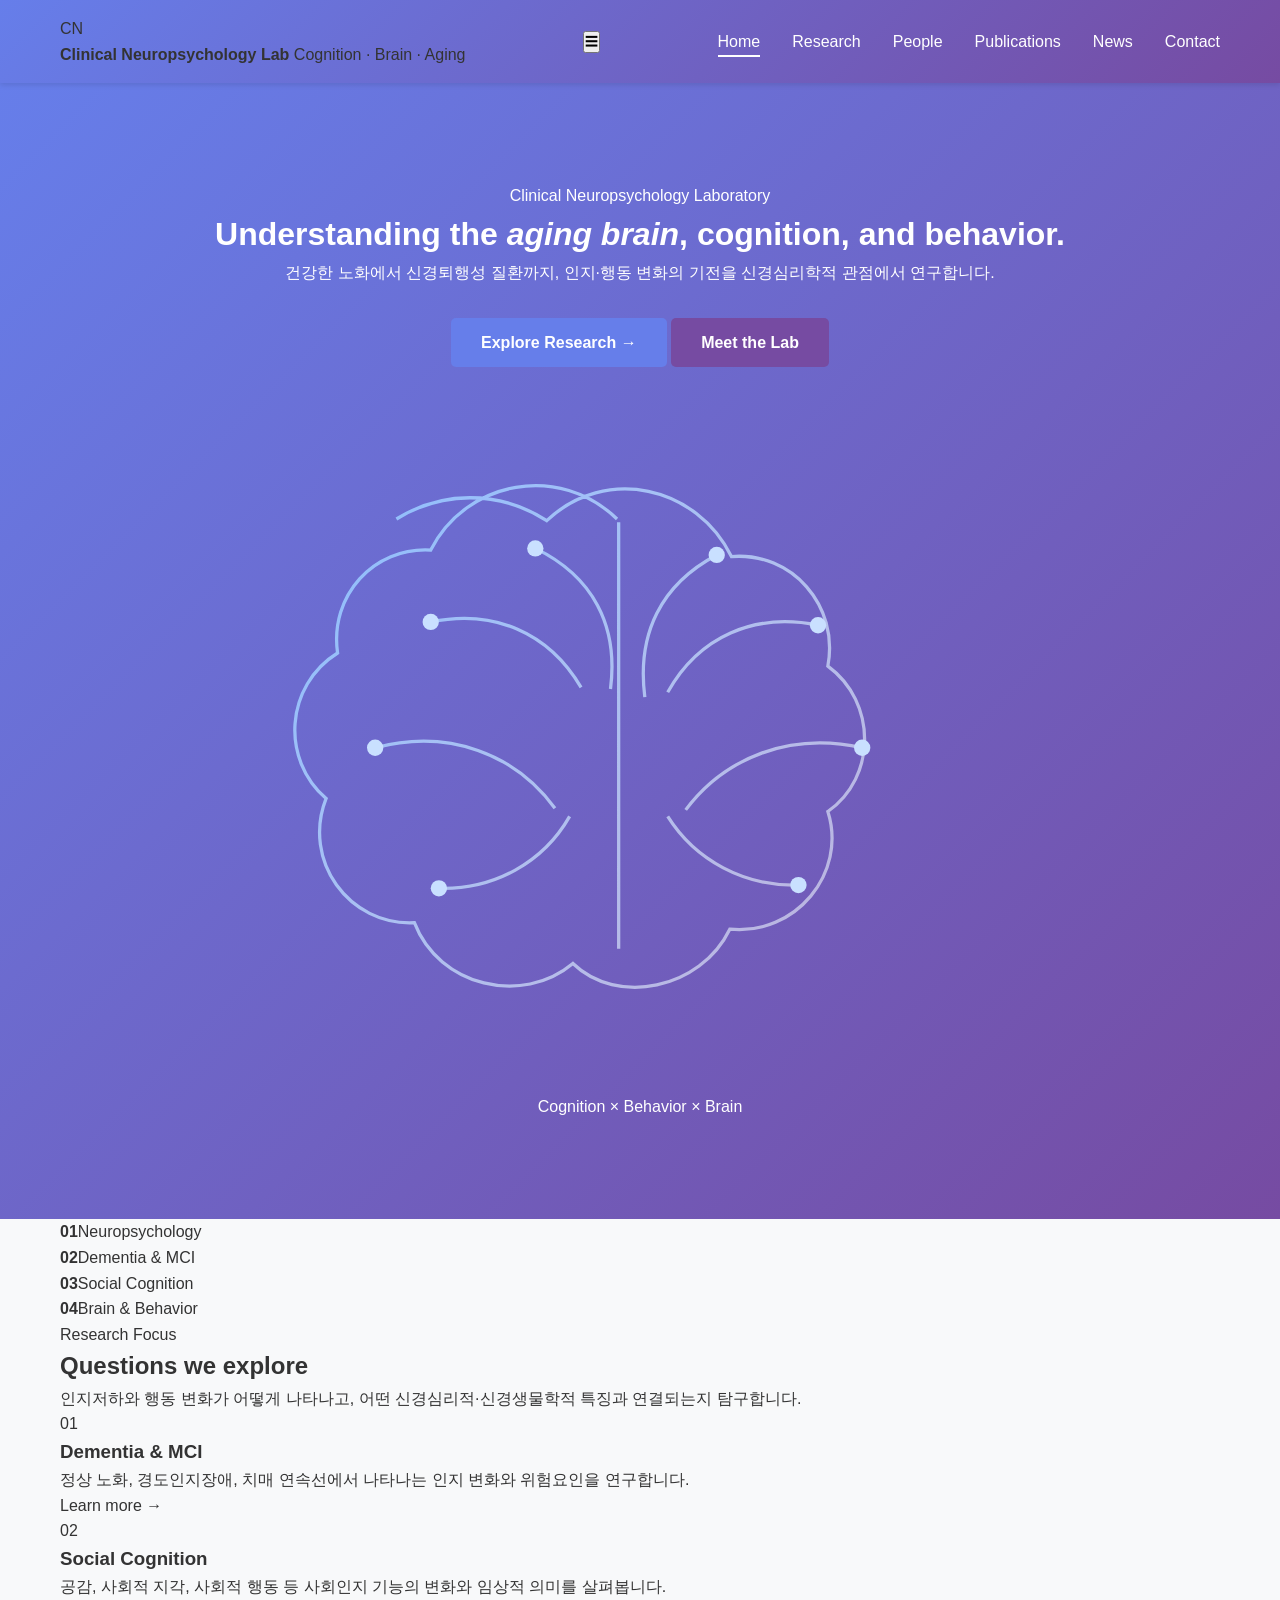
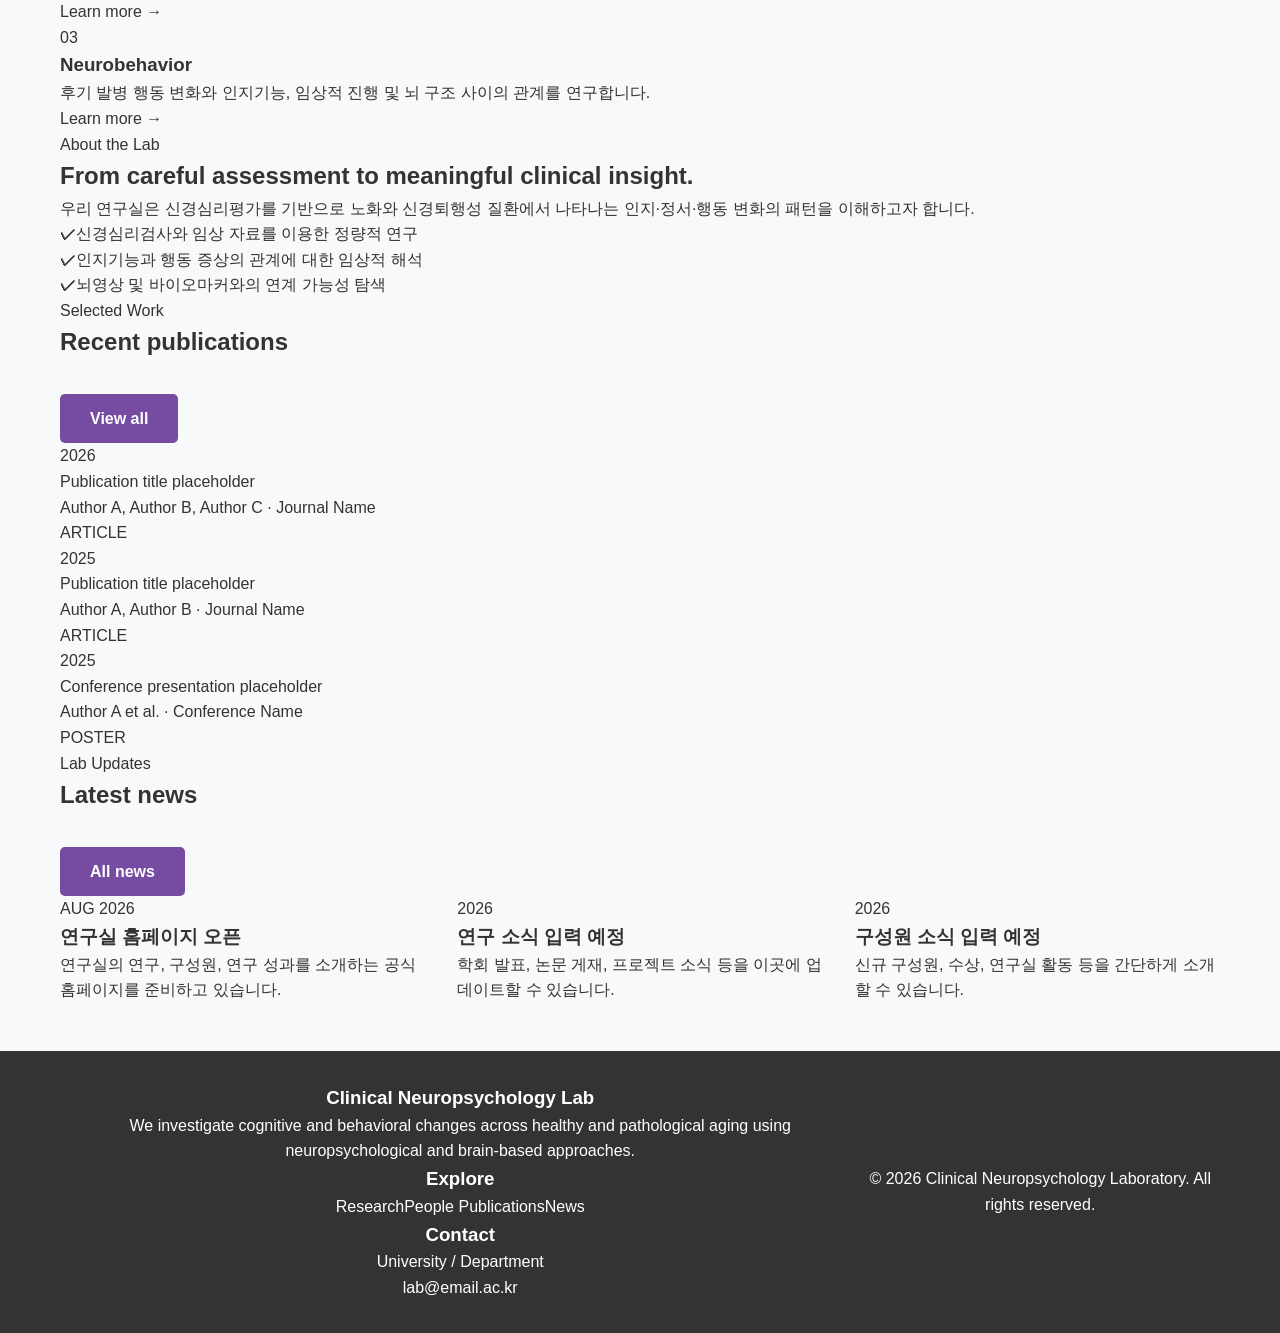
==== index.html @ 505afe00 "Revise index.html for Clinical Neuropsychology Lab Updated the HTML structure and content for the Cl" ====
<!doctype html>
<html lang="ko">
<head>
  <meta charset="utf-8">
  <meta name="viewport" content="width=device-width, initial-scale=1">
  <meta name="description" content="Clinical Neuropsychology Laboratory website">
  <title>Home | Clinical Neuropsychology Lab</title>
  <link rel="stylesheet" href="css/style.css">
</head>
<body>

<nav class="navbar">
  <div class="container nav-inner">
    <a href="index.html" class="brand">
      <div class="brand-mark">CN</div>
      <div class="brand-text">
        <strong>Clinical Neuropsychology Lab</strong>
        <span>Cognition · Brain · Aging</span>
      </div>
    </a>
    <button class="menu-btn" aria-label="메뉴 열기" aria-expanded="false">☰</button>
    <ul class="nav-menu"><li><a href="index.html" class="active">Home</a></li>
<li><a href="research.html" class="">Research</a></li>
<li><a href="people.html" class="">People</a></li>
<li><a href="publications.html" class="">Publications</a></li>
<li><a href="news.html" class="">News</a></li>
<li><a href="contact.html" class="">Contact</a></li></ul>
  </div>
</nav>

<header class="hero">
  <div class="container hero-grid">
    <div>
      <div class="eyebrow">Clinical Neuropsychology Laboratory</div>
      <h1>Understanding the <em>aging brain</em>, cognition, and behavior.</h1>
      <p>건강한 노화에서 신경퇴행성 질환까지, 인지·행동 변화의 기전을 신경심리학적 관점에서 연구합니다.</p>
      <div class="hero-actions">
        <a class="btn btn-primary" href="research.html">Explore Research →</a>
        <a class="btn btn-secondary" href="people.html">Meet the Lab</a>
      </div>
    </div>
    <div class="brain-card">
      
<svg viewBox="0 0 520 440" fill="none" xmlns="http://www.w3.org/2000/svg" aria-hidden="true">
  <defs>
    <linearGradient id="g1" x1="90" y1="70" x2="430" y2="360" gradientUnits="userSpaceOnUse">
      <stop stop-color="#90C2FF"/>
      <stop offset="1" stop-color="#FFFFFF" stop-opacity=".55"/>
    </linearGradient>
  </defs>
  <g opacity=".95" stroke="url(#g1)" stroke-width="2">
    <path d="M246 93c-35-34-92-24-114 19-35-2-62 28-57 63-32 20-35 65-7 89-15 38 14 78 54 76 15 39 66 51 97 25 27 26 78 16 96-21 40 4 72-34 60-72 30-21 30-67 0-89 7-37-22-70-59-67-21-43-77-56-113-22-14-9-30-14-47-14-16 0-32 5-45 13" />
    <path d="M247 95v261M196 111c35 17 51 47 46 86M132 156c38-8 72 6 92 40M98 233c45-12 86 4 110 37M137 319c34 1 64-16 80-44M307 115c-34 18-49 48-44 87M369 158c-39-8-73 7-92 41M396 233c-44-10-84 6-108 38M357 317c-33 1-63-15-80-42" />
  </g>
  <g fill="#C9E0FF">
    <circle cx="132" cy="156" r="5"/><circle cx="98" cy="233" r="5"/><circle cx="137" cy="319" r="5"/>
    <circle cx="196" cy="111" r="5"/><circle cx="369" cy="158" r="5"/><circle cx="396" cy="233" r="5"/>
    <circle cx="357" cy="317" r="5"/><circle cx="307" cy="115" r="5"/>
  </g>
</svg>

      <div class="label">Cognition × Behavior × Brain</div>
    </div>
  </div>
</header>
<section class="stat-strip">
  <div class="container stats">
    <div class="stat"><strong>01</strong><span>Neuropsychology</span></div>
    <div class="stat"><strong>02</strong><span>Dementia & MCI</span></div>
    <div class="stat"><strong>03</strong><span>Social Cognition</span></div>
    <div class="stat"><strong>04</strong><span>Brain & Behavior</span></div>
  </div>
</section>
<section class="section">
  <div class="container">
    <div class="section-head">
      <div><div class="eyebrow">Research Focus</div><h2>Questions we explore</h2></div>
      <p>인지저하와 행동 변화가 어떻게 나타나고, 어떤 신경심리적·신경생물학적 특징과 연결되는지 탐구합니다.</p>
    </div>
    <div class="research-grid">
      <article class="research-card"><div class="icon-box">01</div><h3>Dementia & MCI</h3><p>정상 노화, 경도인지장애, 치매 연속선에서 나타나는 인지 변화와 위험요인을 연구합니다.</p><a class="card-link" href="research.html">Learn more →</a></article>
      <article class="research-card"><div class="icon-box">02</div><h3>Social Cognition</h3><p>공감, 사회적 지각, 사회적 행동 등 사회인지 기능의 변화와 임상적 의미를 살펴봅니다.</p><a class="card-link" href="research.html">Learn more →</a></article>
      <article class="research-card"><div class="icon-box">03</div><h3>Neurobehavior</h3><p>후기 발병 행동 변화와 인지기능, 임상적 진행 및 뇌 구조 사이의 관계를 연구합니다.</p><a class="card-link" href="research.html">Learn more →</a></article>
    </div>
  </div>
</section>
<section class="section soft">
  <div class="container feature">
    <div class="photo-placeholder"></div>
    <div>
      <div class="eyebrow">About the Lab</div>
      <h2>From careful assessment to meaningful clinical insight.</h2>
      <p>우리 연구실은 신경심리평가를 기반으로 노화와 신경퇴행성 질환에서 나타나는 인지·정서·행동 변화의 패턴을 이해하고자 합니다.</p>
      <div class="bullets">
        <div class="bullet"><b>✓</b><span>신경심리검사와 임상 자료를 이용한 정량적 연구</span></div>
        <div class="bullet"><b>✓</b><span>인지기능과 행동 증상의 관계에 대한 임상적 해석</span></div>
        <div class="bullet"><b>✓</b><span>뇌영상 및 바이오마커와의 연계 가능성 탐색</span></div>
      </div>
    </div>
  </div>
</section>
<section class="section">
  <div class="container">
    <div class="section-head">
      <div><div class="eyebrow">Selected Work</div><h2>Recent publications</h2></div>
      <a class="btn btn-secondary" href="publications.html">View all</a>
    </div>
    <div class="publication-list">
      <div class="pub"><div class="pub-year">2026</div><div><div class="pub-title">Publication title placeholder</div><div class="pub-meta">Author A, Author B, Author C · Journal Name</div></div><span class="pub-tag">ARTICLE</span></div>
      <div class="pub"><div class="pub-year">2025</div><div><div class="pub-title">Publication title placeholder</div><div class="pub-meta">Author A, Author B · Journal Name</div></div><span class="pub-tag">ARTICLE</span></div>
      <div class="pub"><div class="pub-year">2025</div><div><div class="pub-title">Conference presentation placeholder</div><div class="pub-meta">Author A et al. · Conference Name</div></div><span class="pub-tag">POSTER</span></div>
    </div>
  </div>
</section>
<section class="section soft">
  <div class="container">
    <div class="section-head"><div><div class="eyebrow">Lab Updates</div><h2>Latest news</h2></div><a class="btn btn-secondary" href="news.html">All news</a></div>
    <div class="news-grid">
      <article class="news-card"><div class="date">AUG 2026</div><h3>연구실 홈페이지 오픈</h3><p>연구실의 연구, 구성원, 연구 성과를 소개하는 공식 홈페이지를 준비하고 있습니다.</p></article>
      <article class="news-card"><div class="date">2026</div><h3>연구 소식 입력 예정</h3><p>학회 발표, 논문 게재, 프로젝트 소식 등을 이곳에 업데이트할 수 있습니다.</p></article>
      <article class="news-card"><div class="date">2026</div><h3>구성원 소식 입력 예정</h3><p>신규 구성원, 수상, 연구실 활동 등을 간단하게 소개할 수 있습니다.</p></article>
    </div>
  </div>
</section>


<footer class="footer">
  <div class="container">
    <div class="footer-grid">
      <div>
        <h3>Clinical Neuropsychology Lab</h3>
        <p>We investigate cognitive and behavioral changes across healthy and pathological aging using neuropsychological and brain-based approaches.</p>
      </div>
      <div>
        <h3>Explore</h3>
        <div class="footer-links">
          <a href="research.html">Research</a><a href="people.html">People</a>
          <a href="publications.html">Publications</a><a href="news.html">News</a>
        </div>
      </div>
      <div>
        <h3>Contact</h3>
        <p>University / Department</p>
        <p>lab@email.ac.kr</p>
      </div>
    </div>
    <div class="footer-bottom">© 2026 Clinical Neuropsychology Laboratory. All rights reserved.</div>
  </div>
</footer>
<script src="js/script.js"></script>

</body>
</html>
---- css/style.css ----
/* ============================================
   기본 스타일
   ============================================ */
* {
    margin: 0;
    padding: 0;
    box-sizing: border-box;
}

body {
    font-family: 'Segoe UI', Tahoma, Geneva, Verdana, sans-serif;
    line-height: 1.6;
    color: #333;
    background-color: #f8f9fa;
}

a {
    text-decoration: none;
    color: inherit;
}

/* ============================================
   컨테이너
   ============================================ */
.container {
    max-width: 1200px;
    margin: 0 auto;
    padding: 0 20px;
}

/* ============================================
   네비게이션 바
   ============================================ */
.navbar {
    background: linear-gradient(135deg, #667eea 0%, #764ba2 100%);
    padding: 1rem 0;
    position: sticky;
    top: 0;
    z-index: 100;
    box-shadow: 0 2px 5px rgba(0,0,0,0.1);
}

.navbar .container {
    display: flex;
    justify-content: space-between;
    align-items: center;
}

.logo {
    font-size: 1.5rem;
    font-weight: bold;
    color: white;
    letter-spacing: 1px;
}

.nav-menu {
    display: flex;
    list-style: none;
    gap: 2rem;
}

.nav-menu a {
    color: white;
    font-weight: 500;
    transition: opacity 0.3s ease;
    padding-bottom: 5px;
    border-bottom: 2px solid transparent;
}

.nav-menu a:hover,
.nav-menu a.active {
    opacity: 1;
    border-bottom-color: white;
}

/* ============================================
   히어로 섹션
   ============================================ */
.hero {
    background: linear-gradient(135deg, #667eea 0%, #764ba2 100%);
    color: white;
    padding: 100px 20px;
    text-align: center;
    min-height: 400px;
    display: flex;
    align-items: center;
    justify-content: center;
}

.hero-content h1 {
    font-size: 3rem;
    margin-bottom: 1rem;
    text-shadow: 2px 2px 4px rgba(0,0,0,0.3);
}

.hero-content p {
    font-size: 1.3rem;
    margin-bottom: 2rem;
    opacity: 0.95;
}

/* ============================================
   버튼 스타일
   ============================================ */
.btn {
    display: inline-block;
    padding: 12px 30px;
    border-radius: 5px;
    font-weight: 600;
    cursor: pointer;
    transition: all 0.3s ease;
    border: none;
    text-align: center;
}

.btn-primary {
    background: #667eea;
    color: white;
}

.btn-primary:hover {
    background: #5568d3;
    transform: translateY(-2px);
    box-shadow: 0 5px 15px rgba(102, 126, 234, 0.4);
}

.btn-secondary {
    background: #764ba2;
    color: white;
    margin-top: 2rem;
}

.btn-secondary:hover {
    background: #653890;
    transform: translateY(-2px);
}

.btn-small {
    padding: 8px 20px;
    font-size: 0.9rem;
    background: #667eea;
    color: white;
}

.btn-small:hover {
    background: #5568d3;
}

/* ============================================
   그리드 레이아웃
   ============================================ */
.grid {
    display: grid;
    gap: 2rem;
    margin: 2rem 0;
}

.grid-3 {
    grid-template-columns: repeat(auto-fit, minmax(300px, 1fr));
}

/* ============================================
   카드 스타일
   ============================================ */
.card {
    background: white;
    padding: 2rem;
    border-radius: 10px;
    box-shadow: 0 2px 10px rgba(0,0,0,0.1);
    transition: transform 0.3s ease, box-shadow 0.3s ease;
}

.card:hover {
    transform: translateY(-5px);
    box-shadow: 0 5px 20px rgba(0,0,0,0.15);
}

.card h3 {
    color: #667eea;
    margin-bottom: 1rem;
    font-size: 1.5rem;
}

.card p {
    margin-bottom: 1rem;
    color: #666;
}

.card a {
    color: #667eea;
    font-weight: 600;
    transition: color 0.3s ease;
}

.card a:hover {
    color: #764ba2;
}

/* ============================================
   메인 컨텐츠
   ============================================ */
.main-content {
    padding: 4rem 0;
    background: #f8f9fa;
}

/* ============================================
   뉴스 섹션
   ============================================ */
.news-section {
    padding: 4rem 0;
    background: white;
}

.news-section h2 {
    font-size: 2rem;
    color: #333;
    margin-bottom: 2rem;
    text-align: center;
}

.news-grid {
    display: grid;
    grid-template-columns: repeat(auto-fit, minmax(280px, 1fr));
    gap: 2rem;
    margin-bottom: 2rem;
}

.news-item {
    background: #f8f9fa;
    padding: 1.5rem;
    border-radius: 8px;
    border-left: 4px solid #667eea;
    transition: transform 0.3s ease;
}

.news-item:hover {
    transform: translateX(5px);
}

.news-item h4 {
    color: #333;
    margin-bottom: 0.5rem;
    font-size: 1.1rem;
}

.news-item .date {
    color: #999;
    font-size: 0.9rem;
    margin-bottom: 0.5rem;
}

.news-item p {
    color: #666;
    line-height: 1.6;
}

/* ============================================
   페이지 헤더
   ============================================ */
.page-header {
    background: linear-gradient(135deg, #667eea 0%, #764ba2 100%);
    color: white;
    padding: 3rem 0;
    text-align: center;
    margin-bottom: 2rem;
}

.page-header h1 {
    font-size: 2.5rem;
    margin-bottom: 0.5rem;
}

.page-header p {
    font-size: 1.1rem;
    opacity: 0.95;
}

/* ============================================
   연구 섹션
   ============================================ */
.research-section {
    padding: 2rem 0;
}

.research-project {
    background: white;
    padding: 2rem;
    border-radius: 8px;
    margin-bottom: 2rem;
    box-shadow: 0 2px 8px rgba(0,0,0,0.1);
}

.research-project h3 {
    color: #667eea;
    margin-bottom: 0.5rem;
}

.research-project .project-date {
    color: #999;
    font-size: 0.9rem;
    margin-bottom: 1rem;
}

.research-project p {
    color: #666;
    margin-bottom: 0.8rem;
    line-height: 1.7;
}

hr {
    border: none;
    border-top: 1px solid #e0e0e0;
    margin: 2rem 0;
}

/* ============================================
   팀 섹션
   ============================================ */
.team-section {
    padding: 2rem 0;
}

.team-section h2 {
    font-size: 2rem;
    color: #333;
    margin-bottom: 2rem;
    text-align: center;
}

.team-card {
    background: white;
    padding: 2rem;
    border-radius: 10px;
    box-shadow: 0 2px 10px rgba(0,0,0,0.1);
    text-align: center;
    transition: transform 0.3s ease, box-shadow 0.3s ease;
}

.team-card:hover {
    transform: translateY(-5px);
    box-shadow: 0 5px 20px rgba(0,0,0,0.15);
}

.member-image {
    font-size: 3rem;
    margin-bottom: 1rem;
}

.team-card h3 {
    color: #333;
    margin-bottom: 0.3rem;
}

.team-card .position {
    color: #667eea;
    font-weight: 600;
    margin-bottom: 1rem;
}

.team-card .bio {
    color: #666;
    margin-bottom: 1rem;
    font-size: 0.95rem;
}

.team-card .email {
    color: #667eea;
    font-size: 0.9rem;
}

/* ============================================
   논문 섹션
   ============================================ */
.publications-section {
    padding: 2rem 0;
}

.publications-section h2 {
    font-size: 1.8rem;
    color: #333;
    margin-top: 2rem;
    margin-bottom: 1.5rem;
    border-bottom: 2px solid #667eea;
    padding-bottom: 0.5rem;
}

.publication-item {
    background: white;
    padding: 1.5rem;
    border-radius: 8px;
    margin-bottom: 1.5rem;
    box-shadow: 0 2px 8px rgba(0,0,0,0.1);
    transition: transform 0.3s ease;
}

.publication-item:hover {
    transform: translateX(5px);
}

.publication-item h4 {
    color: #333;
    margin-bottom: 0.5rem;
    font-size: 1.1rem;
}

.publication-item .authors {
    color: #666;
    font-style: italic;
    margin-bottom: 0.3rem;
}

.publication-item .journal {
    color: #667eea;
    font-weight: 600;
    margin-bottom: 0.5rem;
}

.publication-item .desc {
    color: #666;
    margin-bottom: 1rem;
    font-size: 0.95rem;
}

/* ============================================
   뉴스 리스트
   ============================================ */
.news-list-section {
    padding: 2rem 0;
}

.news-full {
    background: white;
    padding: 2rem;
    border-radius: 8px;
    margin-bottom: 2rem;
    box-shadow: 0 2px 8px rgba(0,0,0,0.1);
    border-left: 4px solid #667eea;
}

.news-full h3 {
    color: #333;
    margin-bottom: 0.5rem;
    font-size: 1.3rem;
}

.news-full .date {
    color: #999;
    font-size: 0.9rem;
    margin-bottom: 1rem;
}

.news-full p {
    color: #666;
    margin-bottom: 0.8rem;
    line-height: 1.7;
}

/* ============================================
   연락처 섹션
   ============================================ */
.contact-section {
    padding: 2rem 0;
}

.contact-info {
    display: grid;
    grid-template-columns: repeat(auto-fit, minmax(250px, 1fr));
    gap: 2rem;
    margin-bottom: 3rem;
}

.info-box {
    background: white;
    padding: 2rem;
    border-radius: 8px;
    box-shadow: 0 2px 8px rgba(0,0,0,0.1);
    text-align: center;
}

.info-box h3 {
    color: #667eea;
    margin-bottom: 1rem;
    font-size: 1.2rem;
}

.info-box p {
    color: #666;
    margin-bottom: 0.5rem;
}

.contact-form {
    background: white;
    padding: 2rem;
    border-radius: 8px;
    box-shadow: 0 2px 8px rgba(0,0,0,0.1);
    max-width: 600px;
    margin: 0 auto;
}

.contact-form h2 {
    color: #333;
    margin-bottom: 1.5rem;
    text-align: center;
}

.form-group {
    margin-bottom: 1.5rem;
}

.form-group label {
    display: block;
    margin-bottom: 0.5rem;
    color: #333;
    font-weight: 600;
}

.form-group input,
.form-group textarea {
    width: 100%;
    padding: 10px;
    border: 1px solid #ddd;
    border-radius: 5px;
    font-family: inherit;
    font-size: 1rem;
    transition: border-color 0.3s ease;
}

.form-group input:focus,
.form-group textarea:focus {
    outline: none;
    border-color: #667eea;
    box-shadow: 0 0 5px rgba(102, 126, 234, 0.3);
}

.contact-form button {
    width: 100%;
    padding: 12px;
    font-size: 1rem;
}

/* ============================================
   푸터
   ============================================ */
.footer {
    background: #333;
    color: white;
    text-align: center;
    padding: 2rem 0;
    margin-top: 3rem;
}

.footer .container {
    display: flex;
    justify-content: space-between;
    align-items: center;
}

.footer p {
    margin: 0;
}

.social-links {
    display: flex;
    gap: 1.5rem;
    list-style: none;
}

.social-links a {
    color: white;
    transition: opacity 0.3s ease;
}

.social-links a:hover {
    opacity: 0.7;
}

/* ============================================
   반응형 디자인
   ============================================ */
@media (max-width: 768px) {
    .nav-menu {
        gap: 1rem;
        font-size: 0.9rem;
    }

    .hero-content h1 {
        font-size: 2rem;
    }

    .hero-content p {
        font-size: 1rem;
    }

    .page-header h1 {
        font-size: 2rem;
    }

    .grid-3 {
        grid-template-columns: 1fr;
    }

    .footer .container {
        flex-direction: column;
        gap: 1rem;
    }

    .social-links {
        justify-content: center;
    }
}

@media (max-width: 480px) {
    .logo {
        font-size: 1.2rem;
    }

    .nav-menu {
        flex-direction: column;
        gap: 0.5rem;
    }

    .hero-content h1 {
        font-size: 1.5rem;
    }

    .btn {
        padding: 10px 20px;
    }
}
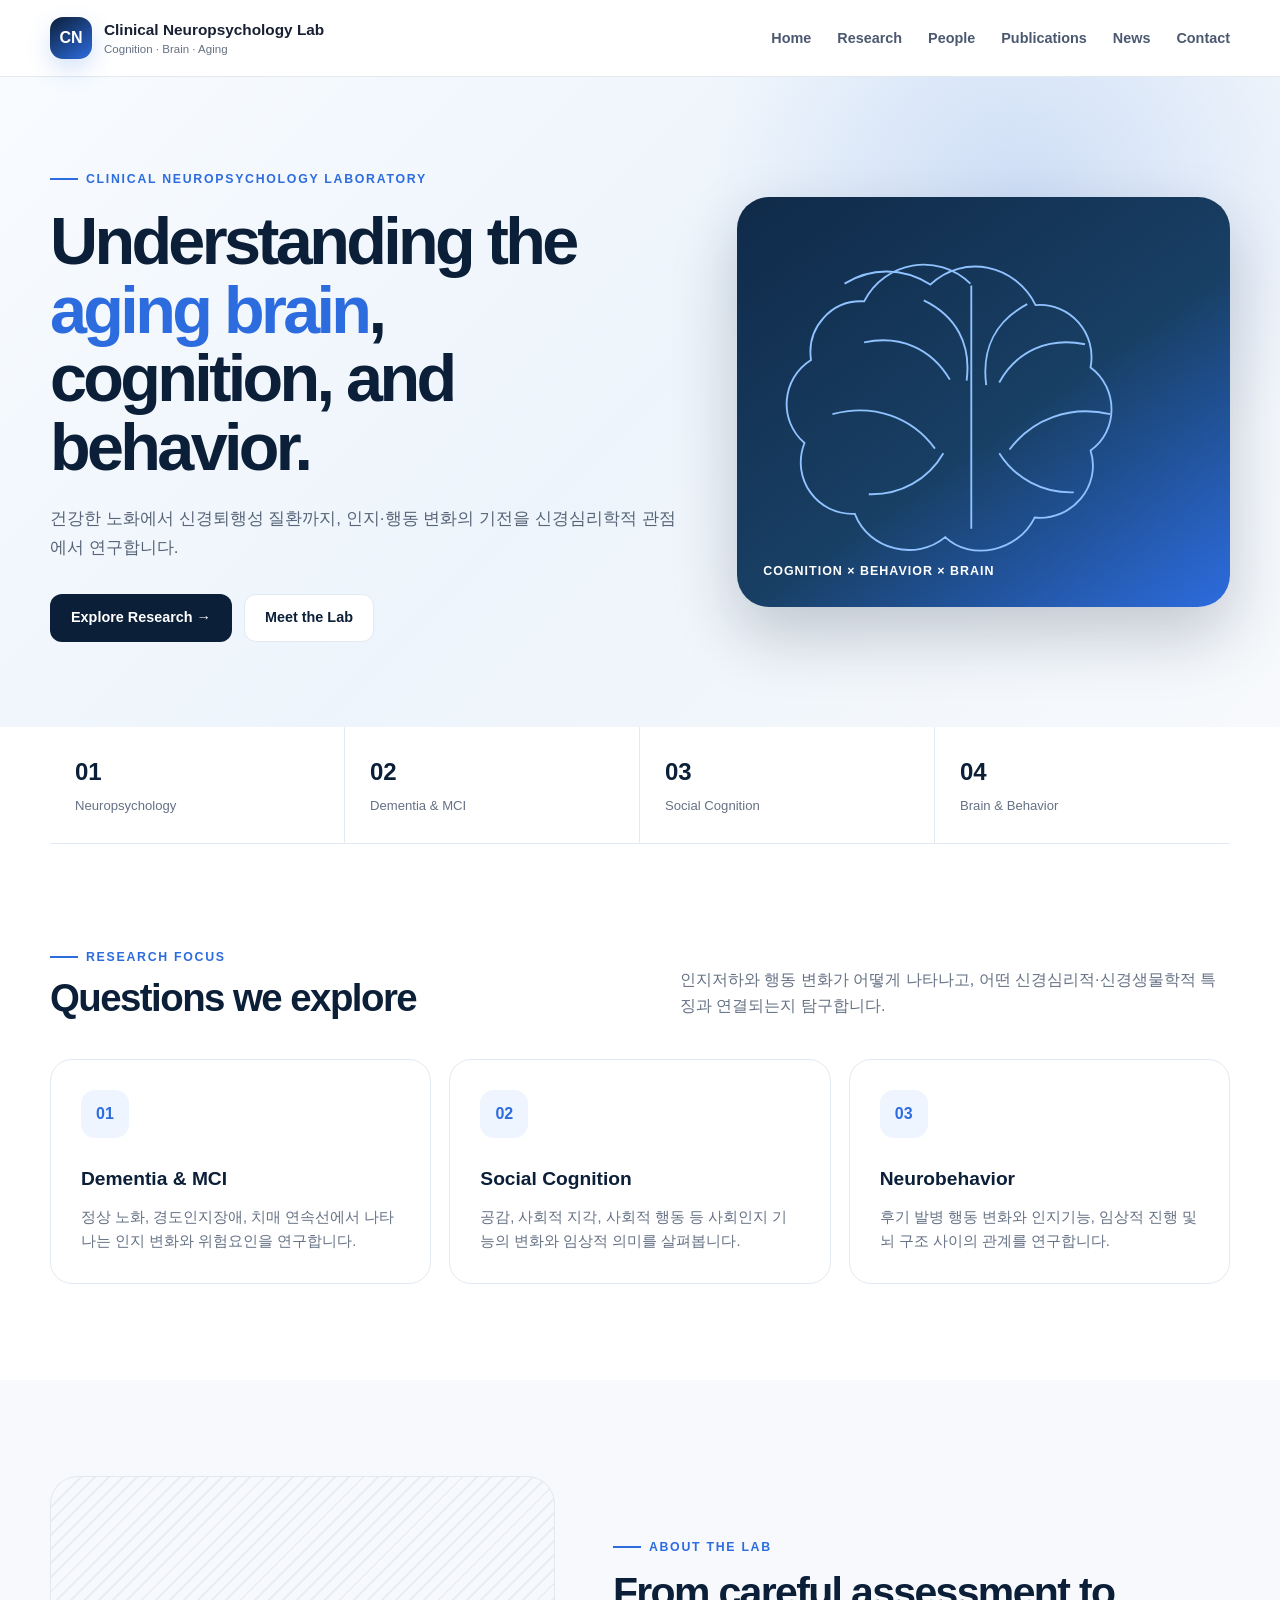
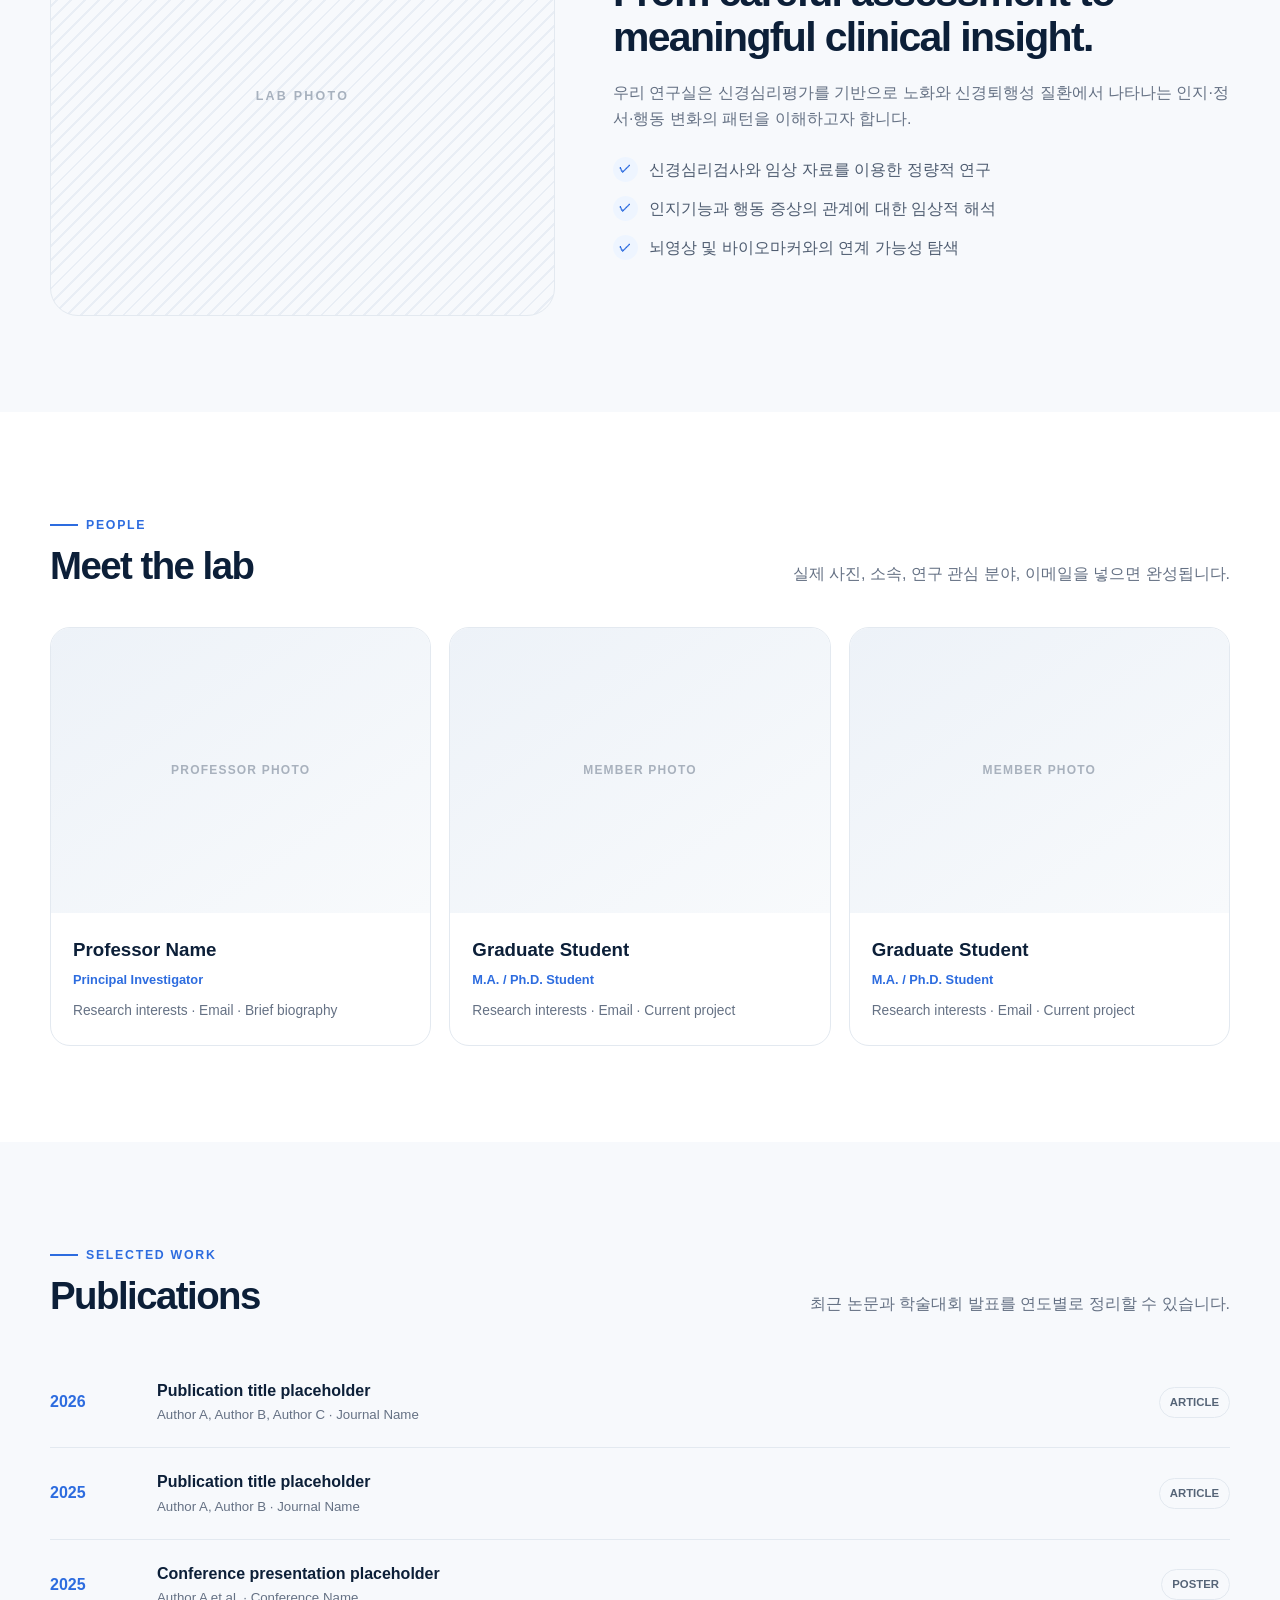
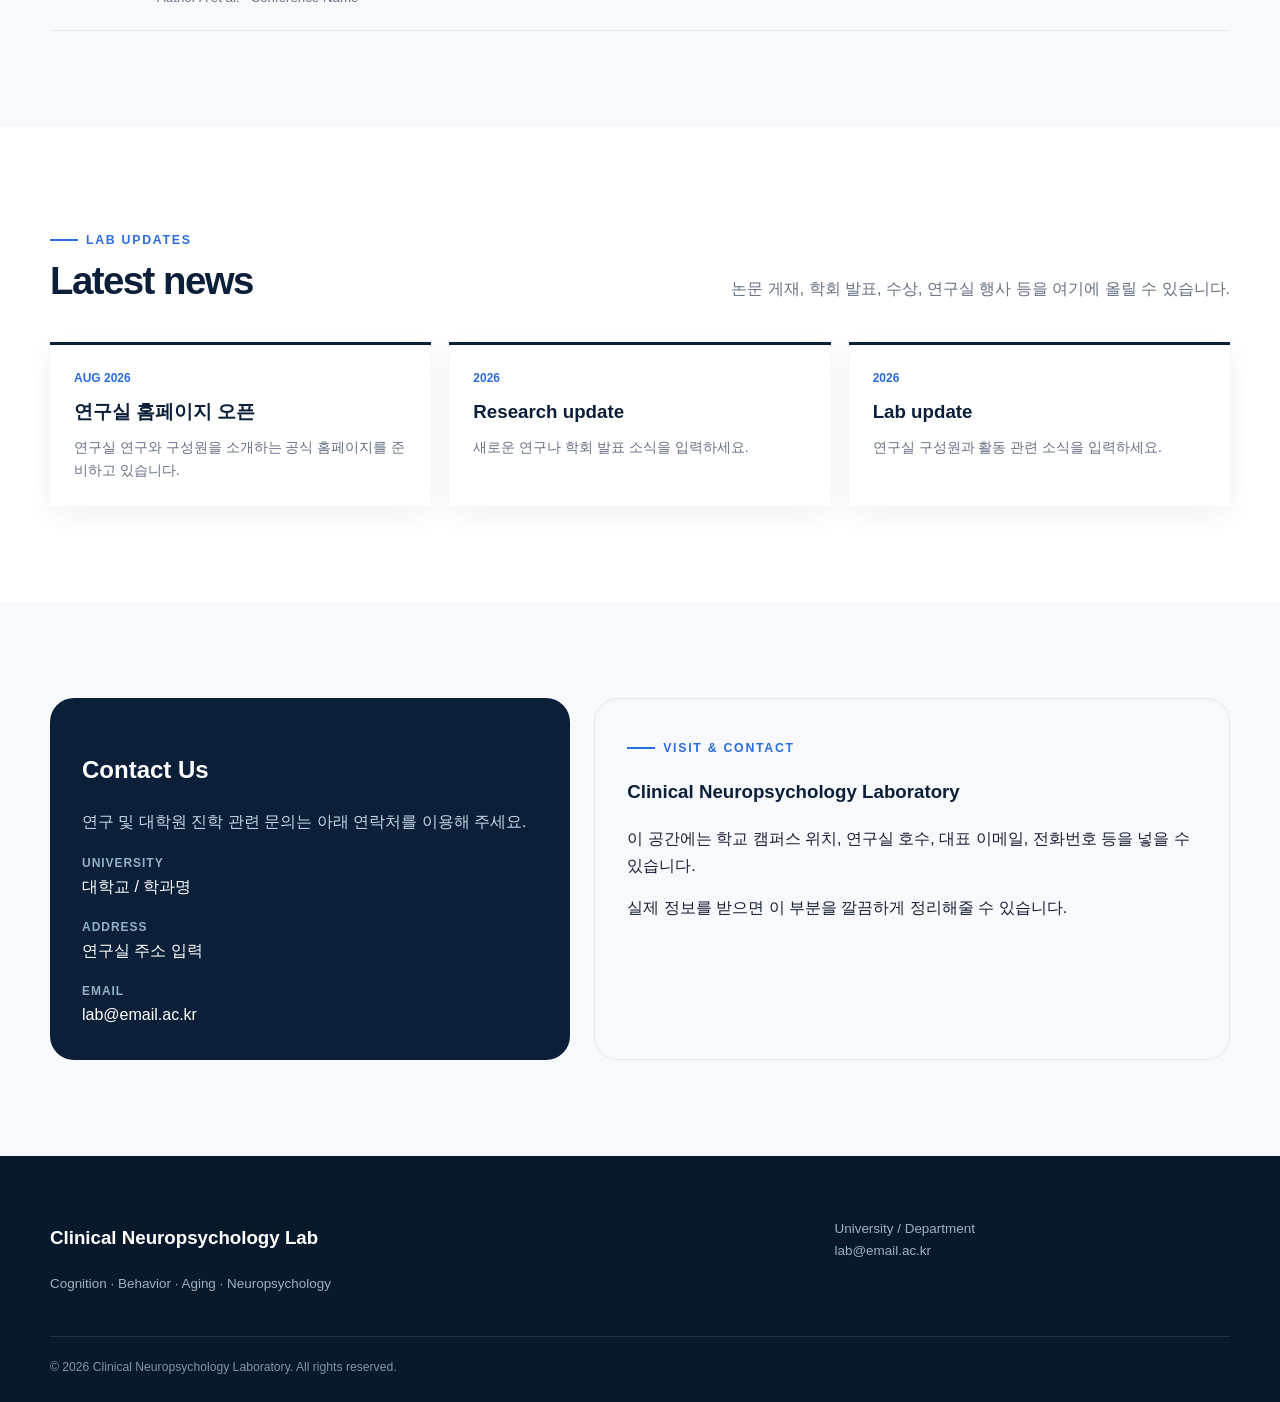
==== commit 119030e2: "Update index.html" ====
--- a/index.html
+++ b/index.html
@@ -3,151 +3,152 @@
 <head>
   <meta charset="utf-8">
   <meta name="viewport" content="width=device-width, initial-scale=1">
-  <meta name="description" content="Clinical Neuropsychology Laboratory website">
-  <title>Home | Clinical Neuropsychology Lab</title>
-  <link rel="stylesheet" href="css/style.css">
+  <meta name="description" content="Clinical Neuropsychology Laboratory">
+  <title>Clinical Neuropsychology Lab</title>
+  <style>
+    :root{
+      --navy:#0c1f38;--navy2:#163654;--blue:#2d6cdf;--sky:#eef5ff;
+      --ink:#172033;--muted:#657184;--line:#e3e9f0;--bg:#f7f9fc;--white:#fff;
+      --shadow:0 18px 50px rgba(16,31,54,.10);--radius:22px;
+    }
+    *{box-sizing:border-box} html{scroll-behavior:smooth}
+    body{margin:0;font-family:Inter,Pretendard,"Noto Sans KR",-apple-system,BlinkMacSystemFont,"Segoe UI",sans-serif;color:var(--ink);background:#fff;line-height:1.65}
+    a{text-decoration:none;color:inherit}.container{width:min(1180px,calc(100% - 40px));margin:auto}
+    .nav{position:sticky;top:0;z-index:99;background:rgba(255,255,255,.93);backdrop-filter:blur(14px);border-bottom:1px solid var(--line)}
+    .nav-inner{min-height:76px;display:flex;align-items:center;justify-content:space-between;gap:24px}
+    .brand{display:flex;align-items:center;gap:12px}.mark{width:42px;height:42px;border-radius:13px;background:linear-gradient(145deg,var(--navy),var(--blue));color:white;display:grid;place-items:center;font-weight:900;box-shadow:0 10px 24px rgba(45,108,223,.2)}
+    .brand strong{display:block;font-size:.96rem}.brand span{display:block;color:var(--muted);font-size:.72rem;margin-top:-2px}
+    .menu{display:flex;list-style:none;gap:26px;margin:0;padding:0}.menu a{font-size:.9rem;font-weight:700;color:#4b5870}.menu a:hover{color:var(--blue)}
+    .menu-btn{display:none;border:0;background:transparent;font-size:1.5rem;color:var(--navy)}
+    .hero{overflow:hidden;background:radial-gradient(circle at 80% 20%,rgba(45,108,223,.17),transparent 28%),linear-gradient(135deg,#f8fbff,#edf4fb 50%,#f7f9fc)}
+    .hero-grid{min-height:650px;display:grid;grid-template-columns:1.12fr .88fr;gap:60px;align-items:center;padding:70px 0}
+    .eyebrow{display:inline-flex;align-items:center;gap:8px;color:var(--blue);font-size:.77rem;font-weight:850;letter-spacing:.14em;text-transform:uppercase}.eyebrow:before{content:"";width:28px;height:2px;background:var(--blue)}
+    h1{font-size:clamp(2.7rem,5.2vw,5.3rem);line-height:1.03;letter-spacing:-.055em;color:var(--navy);margin:18px 0 24px}h1 em{font-style:normal;color:var(--blue)}
+    .hero p{font-size:1.07rem;color:#566477;max-width:670px;margin:0 0 32px}
+    .buttons{display:flex;gap:12px;flex-wrap:wrap}.btn{display:inline-flex;align-items:center;justify-content:center;min-height:48px;padding:0 20px;border-radius:12px;font-weight:800;font-size:.9rem;border:1px solid transparent;transition:.2s}.btn.primary{background:var(--navy);color:#fff}.btn.secondary{background:#fff;border-color:var(--line);color:var(--navy)}.btn:hover{transform:translateY(-2px)}
+    .brain{min-height:410px;border-radius:32px;position:relative;overflow:hidden;background:linear-gradient(145deg,#102a49,#183f64 55%,#2d6cdf);box-shadow:0 28px 65px rgba(12,31,56,.22)}
+    .brain svg{position:absolute;inset:0;width:100%;height:100%}.brain-label{position:absolute;left:26px;bottom:25px;color:white;font-size:.78rem;letter-spacing:.08em;font-weight:750}
+    .stats{display:grid;grid-template-columns:repeat(4,1fr);border-bottom:1px solid var(--line)}
+    .stat{padding:25px;border-right:1px solid var(--line)}.stat:last-child{border-right:0}.stat strong{display:block;color:var(--navy);font-size:1.5rem}.stat span{font-size:.82rem;color:var(--muted)}
+    section{padding:96px 0}.soft{background:var(--bg)}.head{display:flex;align-items:end;justify-content:space-between;gap:35px;margin-bottom:40px}.head h2{font-size:clamp(2rem,3vw,3rem);line-height:1.1;letter-spacing:-.04em;color:var(--navy);margin:10px 0 0}.head p{max-width:550px;color:var(--muted);margin:0}
+    .grid3{display:grid;grid-template-columns:repeat(3,1fr);gap:18px}.card{border:1px solid var(--line);border-radius:var(--radius);padding:30px;background:#fff;transition:.24s}.card:hover{transform:translateY(-5px);box-shadow:var(--shadow)}.icon{width:48px;height:48px;border-radius:14px;background:var(--sky);color:var(--blue);display:grid;place-items:center;font-weight:900;margin-bottom:25px}.card h3{color:var(--navy);font-size:1.2rem;margin:0 0 10px}.card p{color:var(--muted);font-size:.91rem;margin:0}
+    .feature{display:grid;grid-template-columns:.9fr 1.1fr;gap:58px;align-items:center}.photo{min-height:440px;border-radius:28px;border:1px solid var(--line);background:repeating-linear-gradient(135deg,#e9eef5 0,#e9eef5 2px,#f7f9fc 2px,#f7f9fc 10px);display:grid;place-items:center;color:#a7b1be;font-size:.78rem;font-weight:850;letter-spacing:.18em}.feature h2{font-size:clamp(2rem,3.2vw,3.2rem);line-height:1.1;letter-spacing:-.04em;color:var(--navy);margin:12px 0 20px}.feature p{color:var(--muted)}.checks{display:grid;gap:13px;margin-top:24px}.check{display:flex;gap:11px;color:#4e5c70}.check b{width:25px;height:25px;border-radius:50%;background:var(--sky);color:var(--blue);display:grid;place-items:center;font-size:.75rem;flex:0 0 25px}
+    .people{display:grid;grid-template-columns:repeat(3,1fr);gap:18px}.person{border:1px solid var(--line);border-radius:20px;overflow:hidden;background:#fff}.person-img{aspect-ratio:4/3;background:linear-gradient(145deg,#edf2f8,#f8fafc);display:grid;place-items:center;color:#a8b1bd;font-size:.75rem;font-weight:800;letter-spacing:.1em}.person-body{padding:22px}.person h3{margin:0;color:var(--navy)}.role{color:var(--blue);font-size:.8rem;font-weight:800;margin:3px 0 10px}.person p{margin:0;color:var(--muted);font-size:.86rem}
+    .pub{display:grid;grid-template-columns:85px 1fr auto;gap:22px;align-items:center;padding:21px 0;border-bottom:1px solid var(--line)}.pub:first-child{border-top:1px solid var(--line)}.year{color:var(--blue);font-weight:900}.ptitle{color:var(--navy);font-weight:760}.meta{font-size:.83rem;color:var(--muted)}.tag{font-size:.71rem;border:1px solid var(--line);border-radius:999px;padding:5px 10px;color:#556477;font-weight:800}
+    .news{display:grid;grid-template-columns:repeat(3,1fr);gap:18px}.news-card{background:#fff;border-top:3px solid var(--navy);padding:24px;box-shadow:0 9px 26px rgba(12,31,56,.06)}.date{color:var(--blue);font-size:.75rem;font-weight:850}.news-card h3{color:var(--navy);margin:8px 0}.news-card p{font-size:.87rem;color:var(--muted);margin:0}
+    .contact{display:grid;grid-template-columns:.9fr 1.1fr;gap:24px}.contact-dark{border-radius:24px;background:var(--navy);color:white;padding:32px}.contact-dark p{color:#c5d6e6}.contact-dark strong{display:block;color:#92b0ca;font-size:.75rem;letter-spacing:.08em;margin-top:18px}.contact-light{border:1px solid var(--line);border-radius:24px;padding:32px}.contact-light h3{color:var(--navy)}
+    footer{background:#09192c;color:white;padding:48px 0 25px}footer p{color:#9fb0c4;font-size:.84rem}.foot{display:grid;grid-template-columns:1.3fr .7fr;gap:50px}.copyright{margin-top:28px;padding-top:20px;border-top:1px solid rgba(255,255,255,.1);color:#8194aa;font-size:.76rem}
+    @media(max-width:900px){.hero-grid,.feature,.contact{grid-template-columns:1fr}.grid3,.people,.news{grid-template-columns:1fr 1fr}.stats{grid-template-columns:1fr 1fr}.stat:nth-child(2){border-right:0}.head{align-items:flex-start;flex-direction:column}.brain{min-height:330px}}
+    @media(max-width:720px){.container{width:min(100% - 28px,1180px)}.brand span{display:none}.menu-btn{display:block}.menu{display:none;position:absolute;left:14px;right:14px;top:70px;background:white;border:1px solid var(--line);border-radius:16px;padding:10px;box-shadow:var(--shadow);flex-direction:column;gap:0}.menu.open{display:flex}.menu a{display:block;padding:10px}.hero-grid{min-height:auto;padding:55px 0}.hero h1{font-size:2.6rem}.grid3,.people,.news{grid-template-columns:1fr}section{padding:70px 0}.foot{grid-template-columns:1fr}.pub{grid-template-columns:65px 1fr}.tag{display:none}}
+  </style>
 </head>
 <body>
-
-<nav class="navbar">
+<nav class="nav">
   <div class="container nav-inner">
-    <a href="index.html" class="brand">
-      <div class="brand-mark">CN</div>
-      <div class="brand-text">
-        <strong>Clinical Neuropsychology Lab</strong>
-        <span>Cognition · Brain · Aging</span>
-      </div>
+    <a class="brand" href="#home">
+      <div class="mark">CN</div>
+      <div><strong>Clinical Neuropsychology Lab</strong><span>Cognition · Brain · Aging</span></div>
     </a>
-    <button class="menu-btn" aria-label="메뉴 열기" aria-expanded="false">☰</button>
-    <ul class="nav-menu"><li><a href="index.html" class="active">Home</a></li>
-<li><a href="research.html" class="">Research</a></li>
-<li><a href="people.html" class="">People</a></li>
-<li><a href="publications.html" class="">Publications</a></li>
-<li><a href="news.html" class="">News</a></li>
-<li><a href="contact.html" class="">Contact</a></li></ul>
+    <button class="menu-btn" aria-label="메뉴 열기">☰</button>
+    <ul class="menu">
+      <li><a href="#home">Home</a></li><li><a href="#research">Research</a></li><li><a href="#people">People</a></li>
+      <li><a href="#publications">Publications</a></li><li><a href="#news">News</a></li><li><a href="#contact">Contact</a></li>
+    </ul>
   </div>
 </nav>
 
-<header class="hero">
+<header class="hero" id="home">
   <div class="container hero-grid">
     <div>
       <div class="eyebrow">Clinical Neuropsychology Laboratory</div>
       <h1>Understanding the <em>aging brain</em>, cognition, and behavior.</h1>
       <p>건강한 노화에서 신경퇴행성 질환까지, 인지·행동 변화의 기전을 신경심리학적 관점에서 연구합니다.</p>
-      <div class="hero-actions">
-        <a class="btn btn-primary" href="research.html">Explore Research →</a>
-        <a class="btn btn-secondary" href="people.html">Meet the Lab</a>
-      </div>
+      <div class="buttons"><a class="btn primary" href="#research">Explore Research →</a><a class="btn secondary" href="#people">Meet the Lab</a></div>
     </div>
-    <div class="brain-card">
-      
-<svg viewBox="0 0 520 440" fill="none" xmlns="http://www.w3.org/2000/svg" aria-hidden="true">
-  <defs>
-    <linearGradient id="g1" x1="90" y1="70" x2="430" y2="360" gradientUnits="userSpaceOnUse">
-      <stop stop-color="#90C2FF"/>
-      <stop offset="1" stop-color="#FFFFFF" stop-opacity=".55"/>
-    </linearGradient>
-  </defs>
-  <g opacity=".95" stroke="url(#g1)" stroke-width="2">
-    <path d="M246 93c-35-34-92-24-114 19-35-2-62 28-57 63-32 20-35 65-7 89-15 38 14 78 54 76 15 39 66 51 97 25 27 26 78 16 96-21 40 4 72-34 60-72 30-21 30-67 0-89 7-37-22-70-59-67-21-43-77-56-113-22-14-9-30-14-47-14-16 0-32 5-45 13" />
-    <path d="M247 95v261M196 111c35 17 51 47 46 86M132 156c38-8 72 6 92 40M98 233c45-12 86 4 110 37M137 319c34 1 64-16 80-44M307 115c-34 18-49 48-44 87M369 158c-39-8-73 7-92 41M396 233c-44-10-84 6-108 38M357 317c-33 1-63-15-80-42" />
-  </g>
-  <g fill="#C9E0FF">
-    <circle cx="132" cy="156" r="5"/><circle cx="98" cy="233" r="5"/><circle cx="137" cy="319" r="5"/>
-    <circle cx="196" cy="111" r="5"/><circle cx="369" cy="158" r="5"/><circle cx="396" cy="233" r="5"/>
-    <circle cx="357" cy="317" r="5"/><circle cx="307" cy="115" r="5"/>
-  </g>
-</svg>
-
-      <div class="label">Cognition × Behavior × Brain</div>
+    <div class="brain">
+      <svg viewBox="0 0 520 440" fill="none" xmlns="http://www.w3.org/2000/svg">
+        <defs><linearGradient id="g" x1="90" y1="70" x2="430" y2="360"><stop stop-color="#90C2FF"/><stop offset="1" stop-color="#fff" stop-opacity=".55"/></linearGradient></defs>
+        <g stroke="url(#g)" stroke-width="2">
+          <path d="M246 93c-35-34-92-24-114 19-35-2-62 28-57 63-32 20-35 65-7 89-15 38 14 78 54 76 15 39 66 51 97 25 27 26 78 16 96-21 40 4 72-34 60-72 30-21 30-67 0-89 7-37-22-70-59-67-21-43-77-56-113-22-14-9-30-14-47-14-16 0-32 5-45 13"/>
+          <path d="M247 95v261M196 111c35 17 51 47 46 86M132 156c38-8 72 6 92 40M98 233c45-12 86 4 110 37M137 319c34 1 64-16 80-44M307 115c-34 18-49 48-44 87M369 158c-39-8-73 7-92 41M396 233c-44-10-84 6-108 38M357 317c-33 1-63-15-80-42"/>
+        </g>
+      </svg>
+      <div class="brain-label">COGNITION × BEHAVIOR × BRAIN</div>
     </div>
   </div>
 </header>
-<section class="stat-strip">
-  <div class="container stats">
-    <div class="stat"><strong>01</strong><span>Neuropsychology</span></div>
-    <div class="stat"><strong>02</strong><span>Dementia & MCI</span></div>
-    <div class="stat"><strong>03</strong><span>Social Cognition</span></div>
-    <div class="stat"><strong>04</strong><span>Brain & Behavior</span></div>
-  </div>
-</section>
-<section class="section">
+
+<div class="container stats">
+  <div class="stat"><strong>01</strong><span>Neuropsychology</span></div><div class="stat"><strong>02</strong><span>Dementia & MCI</span></div>
+  <div class="stat"><strong>03</strong><span>Social Cognition</span></div><div class="stat"><strong>04</strong><span>Brain & Behavior</span></div>
+</div>
+
+<section id="research">
   <div class="container">
-    <div class="section-head">
-      <div><div class="eyebrow">Research Focus</div><h2>Questions we explore</h2></div>
-      <p>인지저하와 행동 변화가 어떻게 나타나고, 어떤 신경심리적·신경생물학적 특징과 연결되는지 탐구합니다.</p>
-    </div>
-    <div class="research-grid">
-      <article class="research-card"><div class="icon-box">01</div><h3>Dementia & MCI</h3><p>정상 노화, 경도인지장애, 치매 연속선에서 나타나는 인지 변화와 위험요인을 연구합니다.</p><a class="card-link" href="research.html">Learn more →</a></article>
-      <article class="research-card"><div class="icon-box">02</div><h3>Social Cognition</h3><p>공감, 사회적 지각, 사회적 행동 등 사회인지 기능의 변화와 임상적 의미를 살펴봅니다.</p><a class="card-link" href="research.html">Learn more →</a></article>
-      <article class="research-card"><div class="icon-box">03</div><h3>Neurobehavior</h3><p>후기 발병 행동 변화와 인지기능, 임상적 진행 및 뇌 구조 사이의 관계를 연구합니다.</p><a class="card-link" href="research.html">Learn more →</a></article>
-    </div>
-  </div>
-</section>
-<section class="section soft">
-  <div class="container feature">
-    <div class="photo-placeholder"></div>
-    <div>
-      <div class="eyebrow">About the Lab</div>
-      <h2>From careful assessment to meaningful clinical insight.</h2>
-      <p>우리 연구실은 신경심리평가를 기반으로 노화와 신경퇴행성 질환에서 나타나는 인지·정서·행동 변화의 패턴을 이해하고자 합니다.</p>
-      <div class="bullets">
-        <div class="bullet"><b>✓</b><span>신경심리검사와 임상 자료를 이용한 정량적 연구</span></div>
-        <div class="bullet"><b>✓</b><span>인지기능과 행동 증상의 관계에 대한 임상적 해석</span></div>
-        <div class="bullet"><b>✓</b><span>뇌영상 및 바이오마커와의 연계 가능성 탐색</span></div>
-      </div>
-    </div>
-  </div>
-</section>
-<section class="section">
-  <div class="container">
-    <div class="section-head">
-      <div><div class="eyebrow">Selected Work</div><h2>Recent publications</h2></div>
-      <a class="btn btn-secondary" href="publications.html">View all</a>
-    </div>
-    <div class="publication-list">
-      <div class="pub"><div class="pub-year">2026</div><div><div class="pub-title">Publication title placeholder</div><div class="pub-meta">Author A, Author B, Author C · Journal Name</div></div><span class="pub-tag">ARTICLE</span></div>
-      <div class="pub"><div class="pub-year">2025</div><div><div class="pub-title">Publication title placeholder</div><div class="pub-meta">Author A, Author B · Journal Name</div></div><span class="pub-tag">ARTICLE</span></div>
-      <div class="pub"><div class="pub-year">2025</div><div><div class="pub-title">Conference presentation placeholder</div><div class="pub-meta">Author A et al. · Conference Name</div></div><span class="pub-tag">POSTER</span></div>
-    </div>
-  </div>
-</section>
-<section class="section soft">
-  <div class="container">
-    <div class="section-head"><div><div class="eyebrow">Lab Updates</div><h2>Latest news</h2></div><a class="btn btn-secondary" href="news.html">All news</a></div>
-    <div class="news-grid">
-      <article class="news-card"><div class="date">AUG 2026</div><h3>연구실 홈페이지 오픈</h3><p>연구실의 연구, 구성원, 연구 성과를 소개하는 공식 홈페이지를 준비하고 있습니다.</p></article>
-      <article class="news-card"><div class="date">2026</div><h3>연구 소식 입력 예정</h3><p>학회 발표, 논문 게재, 프로젝트 소식 등을 이곳에 업데이트할 수 있습니다.</p></article>
-      <article class="news-card"><div class="date">2026</div><h3>구성원 소식 입력 예정</h3><p>신규 구성원, 수상, 연구실 활동 등을 간단하게 소개할 수 있습니다.</p></article>
+    <div class="head"><div><div class="eyebrow">Research Focus</div><h2>Questions we explore</h2></div><p>인지저하와 행동 변화가 어떻게 나타나고, 어떤 신경심리적·신경생물학적 특징과 연결되는지 탐구합니다.</p></div>
+    <div class="grid3">
+      <div class="card"><div class="icon">01</div><h3>Dementia & MCI</h3><p>정상 노화, 경도인지장애, 치매 연속선에서 나타나는 인지 변화와 위험요인을 연구합니다.</p></div>
+      <div class="card"><div class="icon">02</div><h3>Social Cognition</h3><p>공감, 사회적 지각, 사회적 행동 등 사회인지 기능의 변화와 임상적 의미를 살펴봅니다.</p></div>
+      <div class="card"><div class="icon">03</div><h3>Neurobehavior</h3><p>후기 발병 행동 변화와 인지기능, 임상적 진행 및 뇌 구조 사이의 관계를 연구합니다.</p></div>
     </div>
   </div>
 </section>
 
+<section class="soft">
+  <div class="container feature">
+    <div class="photo">LAB PHOTO</div>
+    <div><div class="eyebrow">About the Lab</div><h2>From careful assessment to meaningful clinical insight.</h2><p>우리 연구실은 신경심리평가를 기반으로 노화와 신경퇴행성 질환에서 나타나는 인지·정서·행동 변화의 패턴을 이해하고자 합니다.</p>
+      <div class="checks"><div class="check"><b>✓</b><span>신경심리검사와 임상 자료를 이용한 정량적 연구</span></div><div class="check"><b>✓</b><span>인지기능과 행동 증상의 관계에 대한 임상적 해석</span></div><div class="check"><b>✓</b><span>뇌영상 및 바이오마커와의 연계 가능성 탐색</span></div></div>
+    </div>
+  </div>
+</section>
 
-<footer class="footer">
+<section id="people">
   <div class="container">
-    <div class="footer-grid">
-      <div>
-        <h3>Clinical Neuropsychology Lab</h3>
-        <p>We investigate cognitive and behavioral changes across healthy and pathological aging using neuropsychological and brain-based approaches.</p>
-      </div>
-      <div>
-        <h3>Explore</h3>
-        <div class="footer-links">
-          <a href="research.html">Research</a><a href="people.html">People</a>
-          <a href="publications.html">Publications</a><a href="news.html">News</a>
-        </div>
-      </div>
-      <div>
-        <h3>Contact</h3>
-        <p>University / Department</p>
-        <p>lab@email.ac.kr</p>
-      </div>
+    <div class="head"><div><div class="eyebrow">People</div><h2>Meet the lab</h2></div><p>실제 사진, 소속, 연구 관심 분야, 이메일을 넣으면 완성됩니다.</p></div>
+    <div class="people">
+      <div class="person"><div class="person-img">PROFESSOR PHOTO</div><div class="person-body"><h3>Professor Name</h3><div class="role">Principal Investigator</div><p>Research interests · Email · Brief biography</p></div></div>
+      <div class="person"><div class="person-img">MEMBER PHOTO</div><div class="person-body"><h3>Graduate Student</h3><div class="role">M.A. / Ph.D. Student</div><p>Research interests · Email · Current project</p></div></div>
+      <div class="person"><div class="person-img">MEMBER PHOTO</div><div class="person-body"><h3>Graduate Student</h3><div class="role">M.A. / Ph.D. Student</div><p>Research interests · Email · Current project</p></div></div>
     </div>
-    <div class="footer-bottom">© 2026 Clinical Neuropsychology Laboratory. All rights reserved.</div>
   </div>
+</section>
+
+<section class="soft" id="publications">
+  <div class="container">
+    <div class="head"><div><div class="eyebrow">Selected Work</div><h2>Publications</h2></div><p>최근 논문과 학술대회 발표를 연도별로 정리할 수 있습니다.</p></div>
+    <div class="pub"><div class="year">2026</div><div><div class="ptitle">Publication title placeholder</div><div class="meta">Author A, Author B, Author C · Journal Name</div></div><span class="tag">ARTICLE</span></div>
+    <div class="pub"><div class="year">2025</div><div><div class="ptitle">Publication title placeholder</div><div class="meta">Author A, Author B · Journal Name</div></div><span class="tag">ARTICLE</span></div>
+    <div class="pub"><div class="year">2025</div><div><div class="ptitle">Conference presentation placeholder</div><div class="meta">Author A et al. · Conference Name</div></div><span class="tag">POSTER</span></div>
+  </div>
+</section>
+
+<section id="news">
+  <div class="container">
+    <div class="head"><div><div class="eyebrow">Lab Updates</div><h2>Latest news</h2></div><p>논문 게재, 학회 발표, 수상, 연구실 행사 등을 여기에 올릴 수 있습니다.</p></div>
+    <div class="news">
+      <div class="news-card"><div class="date">AUG 2026</div><h3>연구실 홈페이지 오픈</h3><p>연구실 연구와 구성원을 소개하는 공식 홈페이지를 준비하고 있습니다.</p></div>
+      <div class="news-card"><div class="date">2026</div><h3>Research update</h3><p>새로운 연구나 학회 발표 소식을 입력하세요.</p></div>
+      <div class="news-card"><div class="date">2026</div><h3>Lab update</h3><p>연구실 구성원과 활동 관련 소식을 입력하세요.</p></div>
+    </div>
+  </div>
+</section>
+
+<section class="soft" id="contact">
+  <div class="container contact">
+    <div class="contact-dark"><h2>Contact Us</h2><p>연구 및 대학원 진학 관련 문의는 아래 연락처를 이용해 주세요.</p><strong>UNIVERSITY</strong><span>대학교 / 학과명</span><strong>ADDRESS</strong><span>연구실 주소 입력</span><strong>EMAIL</strong><span>lab@email.ac.kr</span></div>
+    <div class="contact-light"><div class="eyebrow">Visit & Contact</div><h3>Clinical Neuropsychology Laboratory</h3><p>이 공간에는 학교 캠퍼스 위치, 연구실 호수, 대표 이메일, 전화번호 등을 넣을 수 있습니다.</p><p>실제 정보를 받으면 이 부분을 깔끔하게 정리해줄 수 있습니다.</p></div>
+  </div>
+</section>
+
+<footer>
+  <div class="container"><div class="foot"><div><h3>Clinical Neuropsychology Lab</h3><p>Cognition · Behavior · Aging · Neuropsychology</p></div><div><p>University / Department<br>lab@email.ac.kr</p></div></div><div class="copyright">© 2026 Clinical Neuropsychology Laboratory. All rights reserved.</div></div>
 </footer>
-<script src="js/script.js"></script>
 
+<script>
+  const btn=document.querySelector('.menu-btn'), menu=document.querySelector('.menu');
+  btn.addEventListener('click',()=>menu.classList.toggle('open'));
+  document.querySelectorAll('.menu a').forEach(a=>a.addEventListener('click',()=>menu.classList.remove('open')));
+</script>
 </body>
 </html>
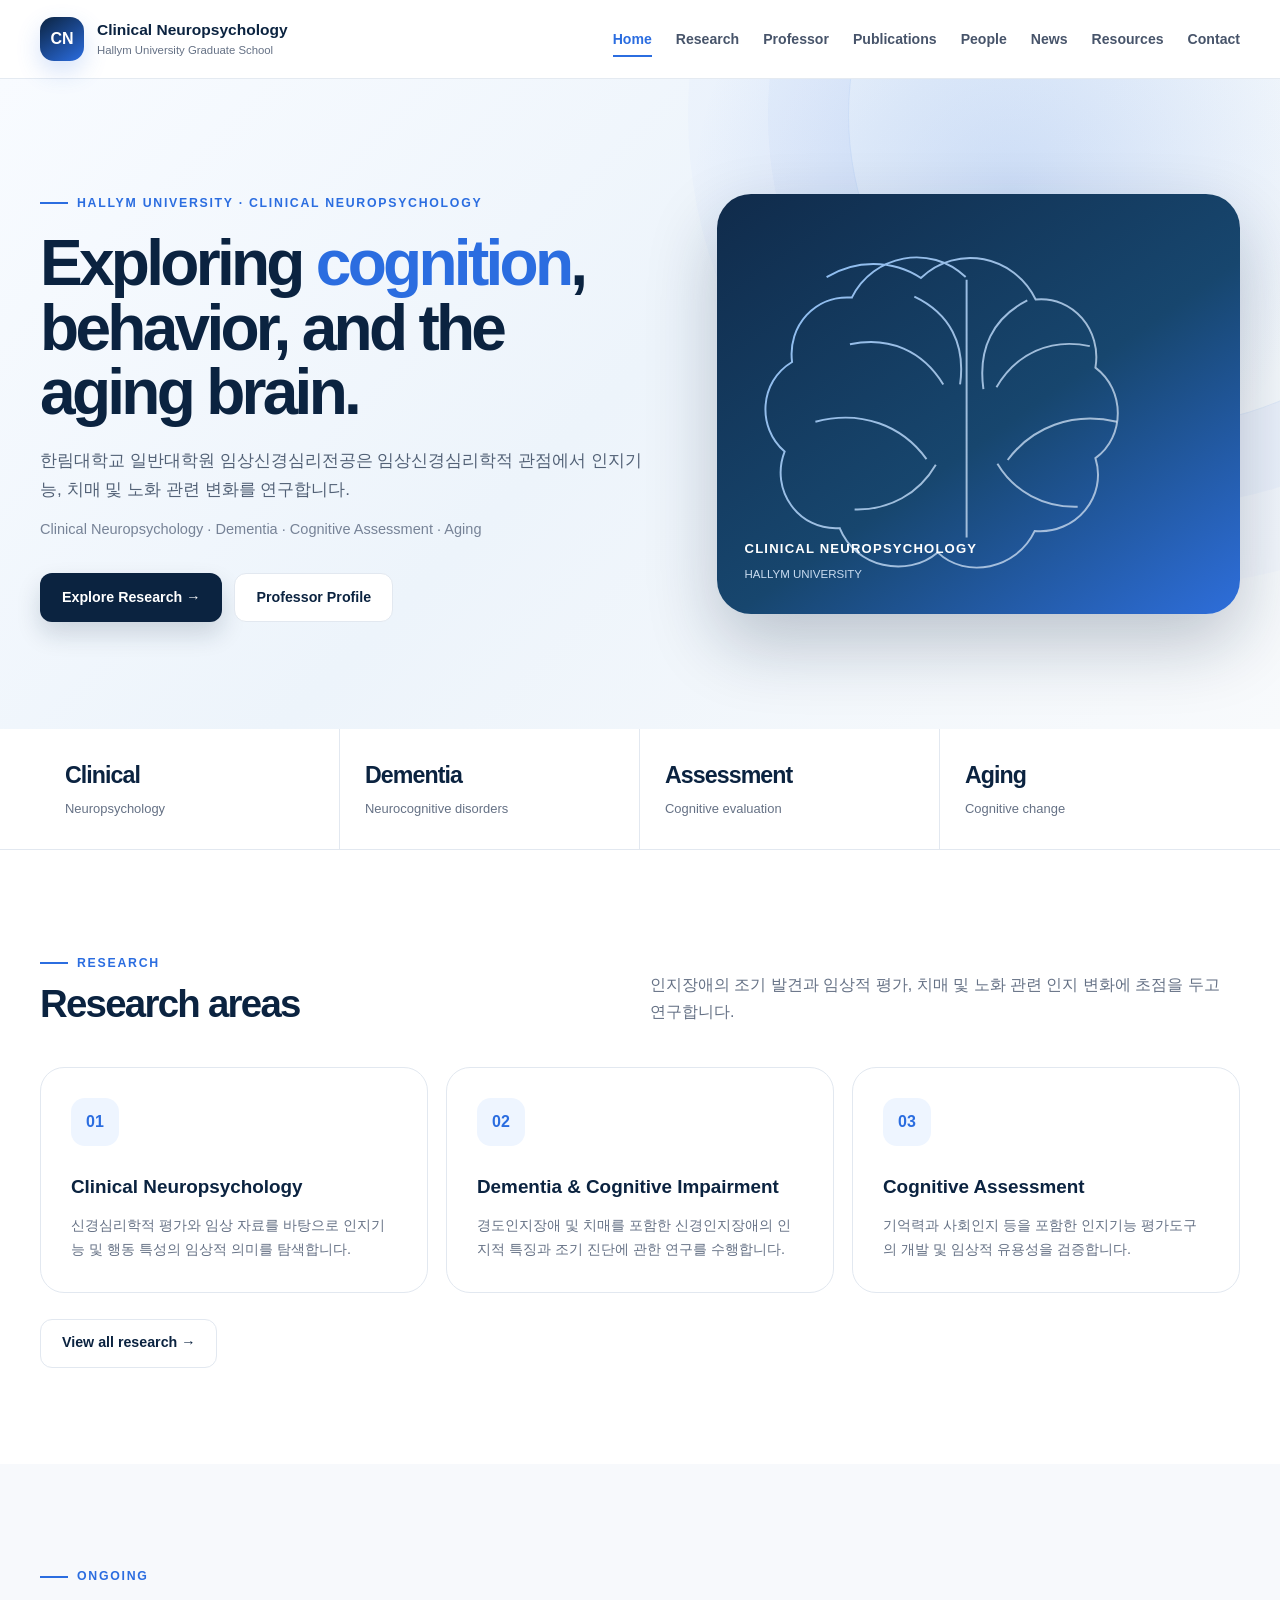
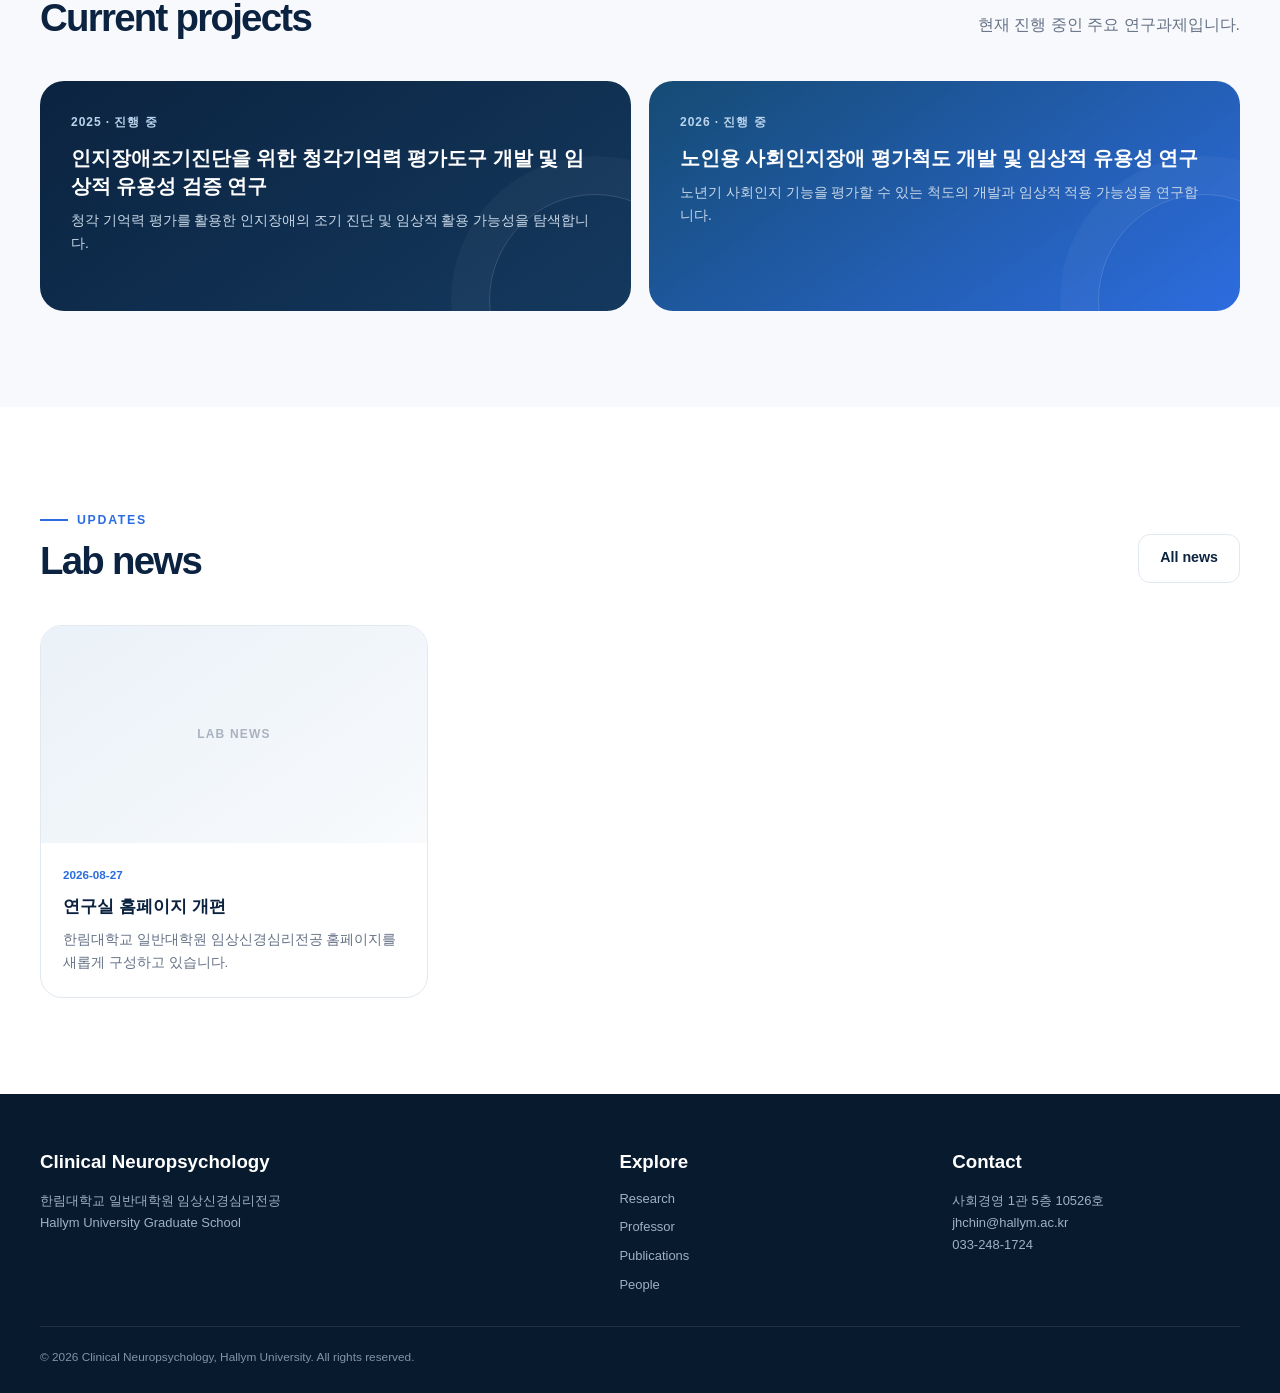
==== commit b1ebbb4b: "Add files via upload" ====
--- a/index.html
+++ b/index.html
@@ -1,154 +1,60 @@
 <!doctype html>
 <html lang="ko">
 <head>
-  <meta charset="utf-8">
-  <meta name="viewport" content="width=device-width, initial-scale=1">
-  <meta name="description" content="Clinical Neuropsychology Laboratory">
-  <title>Clinical Neuropsychology Lab</title>
-  <style>
-    :root{
-      --navy:#0c1f38;--navy2:#163654;--blue:#2d6cdf;--sky:#eef5ff;
-      --ink:#172033;--muted:#657184;--line:#e3e9f0;--bg:#f7f9fc;--white:#fff;
-      --shadow:0 18px 50px rgba(16,31,54,.10);--radius:22px;
-    }
-    *{box-sizing:border-box} html{scroll-behavior:smooth}
-    body{margin:0;font-family:Inter,Pretendard,"Noto Sans KR",-apple-system,BlinkMacSystemFont,"Segoe UI",sans-serif;color:var(--ink);background:#fff;line-height:1.65}
-    a{text-decoration:none;color:inherit}.container{width:min(1180px,calc(100% - 40px));margin:auto}
-    .nav{position:sticky;top:0;z-index:99;background:rgba(255,255,255,.93);backdrop-filter:blur(14px);border-bottom:1px solid var(--line)}
-    .nav-inner{min-height:76px;display:flex;align-items:center;justify-content:space-between;gap:24px}
-    .brand{display:flex;align-items:center;gap:12px}.mark{width:42px;height:42px;border-radius:13px;background:linear-gradient(145deg,var(--navy),var(--blue));color:white;display:grid;place-items:center;font-weight:900;box-shadow:0 10px 24px rgba(45,108,223,.2)}
-    .brand strong{display:block;font-size:.96rem}.brand span{display:block;color:var(--muted);font-size:.72rem;margin-top:-2px}
-    .menu{display:flex;list-style:none;gap:26px;margin:0;padding:0}.menu a{font-size:.9rem;font-weight:700;color:#4b5870}.menu a:hover{color:var(--blue)}
-    .menu-btn{display:none;border:0;background:transparent;font-size:1.5rem;color:var(--navy)}
-    .hero{overflow:hidden;background:radial-gradient(circle at 80% 20%,rgba(45,108,223,.17),transparent 28%),linear-gradient(135deg,#f8fbff,#edf4fb 50%,#f7f9fc)}
-    .hero-grid{min-height:650px;display:grid;grid-template-columns:1.12fr .88fr;gap:60px;align-items:center;padding:70px 0}
-    .eyebrow{display:inline-flex;align-items:center;gap:8px;color:var(--blue);font-size:.77rem;font-weight:850;letter-spacing:.14em;text-transform:uppercase}.eyebrow:before{content:"";width:28px;height:2px;background:var(--blue)}
-    h1{font-size:clamp(2.7rem,5.2vw,5.3rem);line-height:1.03;letter-spacing:-.055em;color:var(--navy);margin:18px 0 24px}h1 em{font-style:normal;color:var(--blue)}
-    .hero p{font-size:1.07rem;color:#566477;max-width:670px;margin:0 0 32px}
-    .buttons{display:flex;gap:12px;flex-wrap:wrap}.btn{display:inline-flex;align-items:center;justify-content:center;min-height:48px;padding:0 20px;border-radius:12px;font-weight:800;font-size:.9rem;border:1px solid transparent;transition:.2s}.btn.primary{background:var(--navy);color:#fff}.btn.secondary{background:#fff;border-color:var(--line);color:var(--navy)}.btn:hover{transform:translateY(-2px)}
-    .brain{min-height:410px;border-radius:32px;position:relative;overflow:hidden;background:linear-gradient(145deg,#102a49,#183f64 55%,#2d6cdf);box-shadow:0 28px 65px rgba(12,31,56,.22)}
-    .brain svg{position:absolute;inset:0;width:100%;height:100%}.brain-label{position:absolute;left:26px;bottom:25px;color:white;font-size:.78rem;letter-spacing:.08em;font-weight:750}
-    .stats{display:grid;grid-template-columns:repeat(4,1fr);border-bottom:1px solid var(--line)}
-    .stat{padding:25px;border-right:1px solid var(--line)}.stat:last-child{border-right:0}.stat strong{display:block;color:var(--navy);font-size:1.5rem}.stat span{font-size:.82rem;color:var(--muted)}
-    section{padding:96px 0}.soft{background:var(--bg)}.head{display:flex;align-items:end;justify-content:space-between;gap:35px;margin-bottom:40px}.head h2{font-size:clamp(2rem,3vw,3rem);line-height:1.1;letter-spacing:-.04em;color:var(--navy);margin:10px 0 0}.head p{max-width:550px;color:var(--muted);margin:0}
-    .grid3{display:grid;grid-template-columns:repeat(3,1fr);gap:18px}.card{border:1px solid var(--line);border-radius:var(--radius);padding:30px;background:#fff;transition:.24s}.card:hover{transform:translateY(-5px);box-shadow:var(--shadow)}.icon{width:48px;height:48px;border-radius:14px;background:var(--sky);color:var(--blue);display:grid;place-items:center;font-weight:900;margin-bottom:25px}.card h3{color:var(--navy);font-size:1.2rem;margin:0 0 10px}.card p{color:var(--muted);font-size:.91rem;margin:0}
-    .feature{display:grid;grid-template-columns:.9fr 1.1fr;gap:58px;align-items:center}.photo{min-height:440px;border-radius:28px;border:1px solid var(--line);background:repeating-linear-gradient(135deg,#e9eef5 0,#e9eef5 2px,#f7f9fc 2px,#f7f9fc 10px);display:grid;place-items:center;color:#a7b1be;font-size:.78rem;font-weight:850;letter-spacing:.18em}.feature h2{font-size:clamp(2rem,3.2vw,3.2rem);line-height:1.1;letter-spacing:-.04em;color:var(--navy);margin:12px 0 20px}.feature p{color:var(--muted)}.checks{display:grid;gap:13px;margin-top:24px}.check{display:flex;gap:11px;color:#4e5c70}.check b{width:25px;height:25px;border-radius:50%;background:var(--sky);color:var(--blue);display:grid;place-items:center;font-size:.75rem;flex:0 0 25px}
-    .people{display:grid;grid-template-columns:repeat(3,1fr);gap:18px}.person{border:1px solid var(--line);border-radius:20px;overflow:hidden;background:#fff}.person-img{aspect-ratio:4/3;background:linear-gradient(145deg,#edf2f8,#f8fafc);display:grid;place-items:center;color:#a8b1bd;font-size:.75rem;font-weight:800;letter-spacing:.1em}.person-body{padding:22px}.person h3{margin:0;color:var(--navy)}.role{color:var(--blue);font-size:.8rem;font-weight:800;margin:3px 0 10px}.person p{margin:0;color:var(--muted);font-size:.86rem}
-    .pub{display:grid;grid-template-columns:85px 1fr auto;gap:22px;align-items:center;padding:21px 0;border-bottom:1px solid var(--line)}.pub:first-child{border-top:1px solid var(--line)}.year{color:var(--blue);font-weight:900}.ptitle{color:var(--navy);font-weight:760}.meta{font-size:.83rem;color:var(--muted)}.tag{font-size:.71rem;border:1px solid var(--line);border-radius:999px;padding:5px 10px;color:#556477;font-weight:800}
-    .news{display:grid;grid-template-columns:repeat(3,1fr);gap:18px}.news-card{background:#fff;border-top:3px solid var(--navy);padding:24px;box-shadow:0 9px 26px rgba(12,31,56,.06)}.date{color:var(--blue);font-size:.75rem;font-weight:850}.news-card h3{color:var(--navy);margin:8px 0}.news-card p{font-size:.87rem;color:var(--muted);margin:0}
-    .contact{display:grid;grid-template-columns:.9fr 1.1fr;gap:24px}.contact-dark{border-radius:24px;background:var(--navy);color:white;padding:32px}.contact-dark p{color:#c5d6e6}.contact-dark strong{display:block;color:#92b0ca;font-size:.75rem;letter-spacing:.08em;margin-top:18px}.contact-light{border:1px solid var(--line);border-radius:24px;padding:32px}.contact-light h3{color:var(--navy)}
-    footer{background:#09192c;color:white;padding:48px 0 25px}footer p{color:#9fb0c4;font-size:.84rem}.foot{display:grid;grid-template-columns:1.3fr .7fr;gap:50px}.copyright{margin-top:28px;padding-top:20px;border-top:1px solid rgba(255,255,255,.1);color:#8194aa;font-size:.76rem}
-    @media(max-width:900px){.hero-grid,.feature,.contact{grid-template-columns:1fr}.grid3,.people,.news{grid-template-columns:1fr 1fr}.stats{grid-template-columns:1fr 1fr}.stat:nth-child(2){border-right:0}.head{align-items:flex-start;flex-direction:column}.brain{min-height:330px}}
-    @media(max-width:720px){.container{width:min(100% - 28px,1180px)}.brand span{display:none}.menu-btn{display:block}.menu{display:none;position:absolute;left:14px;right:14px;top:70px;background:white;border:1px solid var(--line);border-radius:16px;padding:10px;box-shadow:var(--shadow);flex-direction:column;gap:0}.menu.open{display:flex}.menu a{display:block;padding:10px}.hero-grid{min-height:auto;padding:55px 0}.hero h1{font-size:2.6rem}.grid3,.people,.news{grid-template-columns:1fr}section{padding:70px 0}.foot{grid-template-columns:1fr}.pub{grid-template-columns:65px 1fr}.tag{display:none}}
-  </style>
+<meta charset="utf-8">
+<meta name="viewport" content="width=device-width, initial-scale=1">
+<meta name="description" content="한림대학교 일반대학원 임상신경심리전공">
+<title>Home | Clinical Neuropsychology · Hallym University</title>
+<link rel="stylesheet" href="assets/css/style.css">
 </head>
-<body>
+<body data-page="home">
+
 <nav class="nav">
   <div class="container nav-inner">
-    <a class="brand" href="#home">
+    <a class="brand" href="index.html">
       <div class="mark">CN</div>
-      <div><strong>Clinical Neuropsychology Lab</strong><span>Cognition · Brain · Aging</span></div>
+      <div><strong data-site="lab_name_en">Clinical Neuropsychology</strong><span data-site="school_en">Hallym University Graduate School</span></div>
     </a>
     <button class="menu-btn" aria-label="메뉴 열기">☰</button>
-    <ul class="menu">
-      <li><a href="#home">Home</a></li><li><a href="#research">Research</a></li><li><a href="#people">People</a></li>
-      <li><a href="#publications">Publications</a></li><li><a href="#news">News</a></li><li><a href="#contact">Contact</a></li>
-    </ul>
+    <ul class="menu"><li><a href="index.html" class="active">Home</a></li><li><a href="research.html" class="">Research</a></li><li><a href="professor.html" class="">Professor</a></li><li><a href="publications.html" class="">Publications</a></li><li><a href="people.html" class="">People</a></li><li><a href="news.html" class="">News</a></li><li><a href="resources.html" class="">Resources</a></li><li><a href="contact.html" class="">Contact</a></li></ul>
   </div>
 </nav>
 
-<header class="hero" id="home">
+<header class="hero">
   <div class="container hero-grid">
     <div>
-      <div class="eyebrow">Clinical Neuropsychology Laboratory</div>
-      <h1>Understanding the <em>aging brain</em>, cognition, and behavior.</h1>
-      <p>건강한 노화에서 신경퇴행성 질환까지, 인지·행동 변화의 기전을 신경심리학적 관점에서 연구합니다.</p>
-      <div class="buttons"><a class="btn primary" href="#research">Explore Research →</a><a class="btn secondary" href="#people">Meet the Lab</a></div>
+      <div class="eyebrow" data-site="hero_eyebrow">HALLYM UNIVERSITY · CLINICAL NEUROPSYCHOLOGY</div>
+      <h1 id="hero-title">Exploring <em>cognition</em>, behavior, and the aging brain.</h1>
+      <p class="lead" data-site="hero_description">한림대학교 일반대학원 임상신경심리전공은 임상신경심리학적 관점에서 인지기능, 치매 및 노화 관련 변화를 연구합니다.</p>
+      <p class="sublead" data-site="hero_keywords">Clinical Neuropsychology · Dementia · Cognitive Assessment · Aging</p>
+      <div class="actions"><a class="btn primary" href="research.html">Explore Research →</a><a class="btn secondary" href="professor.html">Professor Profile</a></div>
     </div>
-    <div class="brain">
-      <svg viewBox="0 0 520 440" fill="none" xmlns="http://www.w3.org/2000/svg">
-        <defs><linearGradient id="g" x1="90" y1="70" x2="430" y2="360"><stop stop-color="#90C2FF"/><stop offset="1" stop-color="#fff" stop-opacity=".55"/></linearGradient></defs>
-        <g stroke="url(#g)" stroke-width="2">
-          <path d="M246 93c-35-34-92-24-114 19-35-2-62 28-57 63-32 20-35 65-7 89-15 38 14 78 54 76 15 39 66 51 97 25 27 26 78 16 96-21 40 4 72-34 60-72 30-21 30-67 0-89 7-37-22-70-59-67-21-43-77-56-113-22-14-9-30-14-47-14-16 0-32 5-45 13"/>
-          <path d="M247 95v261M196 111c35 17 51 47 46 86M132 156c38-8 72 6 92 40M98 233c45-12 86 4 110 37M137 319c34 1 64-16 80-44M307 115c-34 18-49 48-44 87M369 158c-39-8-73 7-92 41M396 233c-44-10-84 6-108 38M357 317c-33 1-63-15-80-42"/>
-        </g>
-      </svg>
-      <div class="brain-label">COGNITION × BEHAVIOR × BRAIN</div>
-    </div>
+    <div class="visual">
+<svg viewBox="0 0 560 450" fill="none" xmlns="http://www.w3.org/2000/svg" aria-hidden="true">
+<defs><linearGradient id="brainStroke" x1="90" y1="70" x2="470" y2="380" gradientUnits="userSpaceOnUse"><stop stop-color="#93C5FD"/><stop offset="1" stop-color="#FFFFFF" stop-opacity=".62"/></linearGradient></defs>
+<g stroke="url(#brainStroke)" stroke-width="2.1" opacity=".95">
+<path d="M266 89c-38-36-99-24-122 22-39-3-69 30-64 69-35 21-38 70-8 96-16 41 15 85 59 82 17 42 72 54 105 26 30 29 85 18 104-23 44 4 78-37 65-78 32-23 32-73 0-97 7-40-24-77-64-73-23-47-84-60-123-23-15-10-33-15-51-15-18 0-35 5-50 14"/>
+<path d="M267 92v276M211 110c38 18 55 51 49 94M142 161c42-9 78 7 100 43M105 244c49-13 93 4 119 40M147 338c37 1 69-17 87-48M332 114c-37 19-53 52-47 95M399 163c-42-9-79 8-100 44M428 244c-48-11-91 6-117 41M386 335c-36 1-68-16-86-46"/>
+</g></svg><div class="visual-label"><strong>CLINICAL NEUROPSYCHOLOGY</strong><span>HALLYM UNIVERSITY</span></div></div>
   </div>
 </header>
+<div class="stats-wrap"><div class="container stats"><div class="stat"><strong>Clinical</strong><span>Neuropsychology</span></div><div class="stat"><strong>Dementia</strong><span>Neurocognitive disorders</span></div><div class="stat"><strong>Assessment</strong><span>Cognitive evaluation</span></div><div class="stat"><strong>Aging</strong><span>Cognitive change</span></div></div></div>
+<section><div class="container"><div class="section-head"><div><div class="eyebrow">Research</div><h2>Research areas</h2></div><p>인지장애의 조기 발견과 임상적 평가, 치매 및 노화 관련 인지 변화에 초점을 두고 연구합니다.</p></div><div class="grid3" id="home-research"></div><div style="margin-top:26px"><a class="btn secondary" href="research.html">View all research →</a></div></div></section>
+<section class="soft"><div class="container"><div class="section-head"><div><div class="eyebrow">Ongoing</div><h2>Current projects</h2></div><p>현재 진행 중인 주요 연구과제입니다.</p></div><div class="grid2" id="home-projects"></div></div></section>
+<section><div class="container"><div class="section-head"><div><div class="eyebrow">Updates</div><h2>Lab news</h2></div><a class="btn secondary" href="news.html">All news</a></div><div class="news-grid" id="home-news"></div></div></section>
 
-<div class="container stats">
-  <div class="stat"><strong>01</strong><span>Neuropsychology</span></div><div class="stat"><strong>02</strong><span>Dementia & MCI</span></div>
-  <div class="stat"><strong>03</strong><span>Social Cognition</span></div><div class="stat"><strong>04</strong><span>Brain & Behavior</span></div>
-</div>
-
-<section id="research">
-  <div class="container">
-    <div class="head"><div><div class="eyebrow">Research Focus</div><h2>Questions we explore</h2></div><p>인지저하와 행동 변화가 어떻게 나타나고, 어떤 신경심리적·신경생물학적 특징과 연결되는지 탐구합니다.</p></div>
-    <div class="grid3">
-      <div class="card"><div class="icon">01</div><h3>Dementia & MCI</h3><p>정상 노화, 경도인지장애, 치매 연속선에서 나타나는 인지 변화와 위험요인을 연구합니다.</p></div>
-      <div class="card"><div class="icon">02</div><h3>Social Cognition</h3><p>공감, 사회적 지각, 사회적 행동 등 사회인지 기능의 변화와 임상적 의미를 살펴봅니다.</p></div>
-      <div class="card"><div class="icon">03</div><h3>Neurobehavior</h3><p>후기 발병 행동 변화와 인지기능, 임상적 진행 및 뇌 구조 사이의 관계를 연구합니다.</p></div>
-    </div>
-  </div>
-</section>
-
-<section class="soft">
-  <div class="container feature">
-    <div class="photo">LAB PHOTO</div>
-    <div><div class="eyebrow">About the Lab</div><h2>From careful assessment to meaningful clinical insight.</h2><p>우리 연구실은 신경심리평가를 기반으로 노화와 신경퇴행성 질환에서 나타나는 인지·정서·행동 변화의 패턴을 이해하고자 합니다.</p>
-      <div class="checks"><div class="check"><b>✓</b><span>신경심리검사와 임상 자료를 이용한 정량적 연구</span></div><div class="check"><b>✓</b><span>인지기능과 행동 증상의 관계에 대한 임상적 해석</span></div><div class="check"><b>✓</b><span>뇌영상 및 바이오마커와의 연계 가능성 탐색</span></div></div>
-    </div>
-  </div>
-</section>
-
-<section id="people">
-  <div class="container">
-    <div class="head"><div><div class="eyebrow">People</div><h2>Meet the lab</h2></div><p>실제 사진, 소속, 연구 관심 분야, 이메일을 넣으면 완성됩니다.</p></div>
-    <div class="people">
-      <div class="person"><div class="person-img">PROFESSOR PHOTO</div><div class="person-body"><h3>Professor Name</h3><div class="role">Principal Investigator</div><p>Research interests · Email · Brief biography</p></div></div>
-      <div class="person"><div class="person-img">MEMBER PHOTO</div><div class="person-body"><h3>Graduate Student</h3><div class="role">M.A. / Ph.D. Student</div><p>Research interests · Email · Current project</p></div></div>
-      <div class="person"><div class="person-img">MEMBER PHOTO</div><div class="person-body"><h3>Graduate Student</h3><div class="role">M.A. / Ph.D. Student</div><p>Research interests · Email · Current project</p></div></div>
-    </div>
-  </div>
-</section>
-
-<section class="soft" id="publications">
-  <div class="container">
-    <div class="head"><div><div class="eyebrow">Selected Work</div><h2>Publications</h2></div><p>최근 논문과 학술대회 발표를 연도별로 정리할 수 있습니다.</p></div>
-    <div class="pub"><div class="year">2026</div><div><div class="ptitle">Publication title placeholder</div><div class="meta">Author A, Author B, Author C · Journal Name</div></div><span class="tag">ARTICLE</span></div>
-    <div class="pub"><div class="year">2025</div><div><div class="ptitle">Publication title placeholder</div><div class="meta">Author A, Author B · Journal Name</div></div><span class="tag">ARTICLE</span></div>
-    <div class="pub"><div class="year">2025</div><div><div class="ptitle">Conference presentation placeholder</div><div class="meta">Author A et al. · Conference Name</div></div><span class="tag">POSTER</span></div>
-  </div>
-</section>
-
-<section id="news">
-  <div class="container">
-    <div class="head"><div><div class="eyebrow">Lab Updates</div><h2>Latest news</h2></div><p>논문 게재, 학회 발표, 수상, 연구실 행사 등을 여기에 올릴 수 있습니다.</p></div>
-    <div class="news">
-      <div class="news-card"><div class="date">AUG 2026</div><h3>연구실 홈페이지 오픈</h3><p>연구실 연구와 구성원을 소개하는 공식 홈페이지를 준비하고 있습니다.</p></div>
-      <div class="news-card"><div class="date">2026</div><h3>Research update</h3><p>새로운 연구나 학회 발표 소식을 입력하세요.</p></div>
-      <div class="news-card"><div class="date">2026</div><h3>Lab update</h3><p>연구실 구성원과 활동 관련 소식을 입력하세요.</p></div>
-    </div>
-  </div>
-</section>
-
-<section class="soft" id="contact">
-  <div class="container contact">
-    <div class="contact-dark"><h2>Contact Us</h2><p>연구 및 대학원 진학 관련 문의는 아래 연락처를 이용해 주세요.</p><strong>UNIVERSITY</strong><span>대학교 / 학과명</span><strong>ADDRESS</strong><span>연구실 주소 입력</span><strong>EMAIL</strong><span>lab@email.ac.kr</span></div>
-    <div class="contact-light"><div class="eyebrow">Visit & Contact</div><h3>Clinical Neuropsychology Laboratory</h3><p>이 공간에는 학교 캠퍼스 위치, 연구실 호수, 대표 이메일, 전화번호 등을 넣을 수 있습니다.</p><p>실제 정보를 받으면 이 부분을 깔끔하게 정리해줄 수 있습니다.</p></div>
-  </div>
-</section>
 
 <footer>
-  <div class="container"><div class="foot"><div><h3>Clinical Neuropsychology Lab</h3><p>Cognition · Behavior · Aging · Neuropsychology</p></div><div><p>University / Department<br>lab@email.ac.kr</p></div></div><div class="copyright">© 2026 Clinical Neuropsychology Laboratory. All rights reserved.</div></div>
+  <div class="container">
+    <div class="footer-grid">
+      <div><h3 data-site="lab_name_en">Clinical Neuropsychology</h3><p><span data-site="lab_name_ko">한림대학교 일반대학원 임상신경심리전공</span><br><span data-site="school_en">Hallym University Graduate School</span></p></div>
+      <div><h3>Explore</h3><div class="footer-links"><a href="research.html">Research</a><a href="professor.html">Professor</a><a href="publications.html">Publications</a><a href="people.html">People</a></div></div>
+      <div><h3>Contact</h3><p><span data-site="room">사회경영 1관 5층 10526호</span><br><a data-site-mail href="mailto:jhchin@hallym.ac.kr">jhchin@hallym.ac.kr</a><br><a data-site-phone href="tel:0332481724">033-248-1724</a></p></div>
+    </div>
+    <div class="copyright">© <span class="current-year">2026</span> Clinical Neuropsychology, Hallym University. All rights reserved.</div>
+  </div>
 </footer>
+<script src="assets/js/app.js"></script>
 
-<script>
-  const btn=document.querySelector('.menu-btn'), menu=document.querySelector('.menu');
-  btn.addEventListener('click',()=>menu.classList.toggle('open'));
-  document.querySelectorAll('.menu a').forEach(a=>a.addEventListener('click',()=>menu.classList.remove('open')));
-</script>
 </body>
-</html>
+</html>
--- a/assets/css/style.css
+++ b/assets/css/style.css
@@ -0,0 +1,57 @@
+:root{
+  --navy:#0b2340;--navy2:#14395e;--blue:#2b6de0;--blue2:#6aa0ef;
+  --sky:#eef5ff;--ink:#172033;--muted:#657185;--line:#e2e8f0;
+  --bg:#f7f9fc;--white:#fff;--shadow:0 20px 55px rgba(14,35,64,.10);
+  --radius:24px;
+}
+*{box-sizing:border-box} html{scroll-behavior:smooth}
+body{margin:0;font-family:Inter,Pretendard,"Noto Sans KR",-apple-system,BlinkMacSystemFont,"Segoe UI",sans-serif;color:var(--ink);background:#fff;line-height:1.68}
+a{color:inherit;text-decoration:none} img{max-width:100%;display:block} button,input,select{font:inherit}
+.container{width:min(1200px,calc(100% - 42px));margin:auto}
+.nav{position:sticky;top:0;z-index:100;background:rgba(255,255,255,.95);backdrop-filter:blur(16px);border-bottom:1px solid rgba(226,232,240,.9)}
+.nav-inner{min-height:78px;display:flex;align-items:center;justify-content:space-between;gap:26px}
+.brand{display:flex;align-items:center;gap:13px}
+.mark{width:44px;height:44px;border-radius:14px;background:linear-gradient(145deg,var(--navy),var(--blue));display:grid;place-items:center;color:#fff;font-weight:900;box-shadow:0 10px 24px rgba(43,109,224,.20)}
+.brand strong{display:block;font-size:.97rem;color:var(--navy)}.brand span{display:block;color:var(--muted);font-size:.71rem;margin-top:-2px}
+.menu{list-style:none;display:flex;gap:24px;margin:0;padding:0}.menu a{font-size:.88rem;color:#47546a;font-weight:720;position:relative;padding:28px 0}
+.menu a:hover,.menu a.active{color:var(--blue)}.menu a.active:after{content:"";position:absolute;left:0;right:0;bottom:18px;height:2px;background:var(--blue)}
+.menu-btn{display:none;border:0;background:transparent;color:var(--navy);font-size:1.6rem;cursor:pointer}
+.hero{position:relative;overflow:hidden;background:radial-gradient(circle at 79% 18%,rgba(43,109,224,.18),transparent 28%),linear-gradient(135deg,#f8fbff,#edf4fb 48%,#f8fafc)}
+.hero:after{content:"";position:absolute;width:620px;height:620px;border:1px solid rgba(43,109,224,.10);border-radius:50%;right:-190px;top:-275px;box-shadow:0 0 0 80px rgba(43,109,224,.03),0 0 0 160px rgba(43,109,224,.02)}
+.hero-grid{position:relative;z-index:2;min-height:650px;display:grid;grid-template-columns:1.08fr .92fr;align-items:center;gap:62px;padding:72px 0}
+.eyebrow{display:inline-flex;align-items:center;gap:9px;color:var(--blue);font-size:.77rem;font-weight:850;letter-spacing:.14em;text-transform:uppercase}
+.eyebrow:before{content:"";width:28px;height:2px;background:var(--blue)}
+.hero h1{font-size:clamp(3rem,5vw,5.25rem);line-height:1.01;letter-spacing:-.058em;color:var(--navy);margin:18px 0 22px;max-width:790px}
+.hero h1 em{font-style:normal;color:var(--blue)}.lead{font-size:1.07rem;color:#526176;max-width:720px;margin:0 0 12px}.sublead{font-size:.91rem;color:#778397;margin:0 0 32px}
+.actions{display:flex;gap:12px;flex-wrap:wrap}.btn{display:inline-flex;align-items:center;justify-content:center;min-height:49px;padding:0 21px;border-radius:12px;font-weight:800;font-size:.89rem;border:1px solid transparent;transition:.2s;cursor:pointer}
+.btn.primary{background:var(--navy);color:#fff;box-shadow:0 12px 24px rgba(11,35,64,.16)}.btn.secondary{background:#fff;border-color:var(--line);color:var(--navy)}.btn:hover{transform:translateY(-2px)}
+.visual{min-height:420px;border-radius:34px;position:relative;overflow:hidden;background:linear-gradient(145deg,#102b4b,#17466e 55%,#2e6edb);box-shadow:0 30px 70px rgba(11,35,64,.24)}
+.visual svg{position:absolute;inset:0;width:100%;height:100%}.visual-label{position:absolute;left:28px;bottom:27px;color:#fff}.visual-label strong{display:block;font-size:.82rem;letter-spacing:.09em}.visual-label span{font-size:.72rem;color:#c8dbf0}
+.stats-wrap{border-bottom:1px solid var(--line);background:#fff}.stats{display:grid;grid-template-columns:repeat(4,1fr)}.stat{padding:27px 25px;border-right:1px solid var(--line)}.stat:last-child{border-right:0}.stat strong{display:block;font-size:1.45rem;color:var(--navy);letter-spacing:-.04em}.stat span{font-size:.81rem;color:var(--muted)}
+.page-hero{padding:90px 0 72px;background:radial-gradient(circle at 82% 10%,rgba(43,109,224,.12),transparent 30%),linear-gradient(135deg,#f8fbff,#eef5fc);border-bottom:1px solid var(--line)}
+.page-hero h1{font-size:clamp(2.65rem,5vw,4.7rem);line-height:1.04;letter-spacing:-.055em;color:var(--navy);margin:14px 0 15px}.page-hero p{max-width:720px;margin:0;color:var(--muted)}
+section{padding:96px 0}.soft{background:var(--bg)}
+.section-head{display:flex;justify-content:space-between;align-items:end;gap:38px;margin-bottom:42px}.section-head h2{font-size:clamp(2rem,3vw,3.05rem);line-height:1.1;letter-spacing:-.045em;color:var(--navy);margin:10px 0 0}.section-head p{max-width:590px;color:var(--muted);margin:0}
+.grid3{display:grid;grid-template-columns:repeat(3,1fr);gap:18px}.grid2{display:grid;grid-template-columns:repeat(2,1fr);gap:18px}
+.card{background:#fff;border:1px solid var(--line);border-radius:var(--radius);padding:30px;transition:.24s}.card:hover{transform:translateY(-4px);box-shadow:var(--shadow);border-color:#ccd8e5}
+.icon{width:48px;height:48px;border-radius:14px;background:var(--sky);color:var(--blue);display:grid;place-items:center;font-weight:900;margin-bottom:25px}.card h3{color:var(--navy);font-size:1.18rem;margin:0 0 10px}.card p{color:var(--muted);font-size:.9rem;margin:0}
+.project{border-radius:24px;padding:31px;color:#fff;min-height:230px;background:linear-gradient(145deg,var(--navy),var(--navy2));position:relative;overflow:hidden}.project:nth-child(even){background:linear-gradient(145deg,#154b74,#2d6cdf)}.project:after{content:"";position:absolute;width:210px;height:210px;border-radius:50%;right:-70px;bottom:-95px;border:1px solid rgba(255,255,255,.15);box-shadow:0 0 0 38px rgba(255,255,255,.035)}
+.project .meta{font-size:.75rem;color:#bbd4ed;font-weight:800;letter-spacing:.08em}.project h3{font-size:1.22rem;line-height:1.42;margin:13px 0 8px;position:relative;z-index:1}.project p{font-size:.86rem;color:#c9d8e8;margin:0;position:relative;z-index:1}
+.pi-grid{display:grid;grid-template-columns:.72fr 1.28fr;gap:50px;align-items:start}.pi-photo{width:100%;max-width:420px;border-radius:30px;overflow:hidden;border:1px solid var(--line);box-shadow:0 22px 50px rgba(11,35,64,.12);position:sticky;top:110px;background:#eef2f7}.pi-photo img{width:100%;height:auto}
+.pi-info h2{font-size:clamp(2.3rem,3.6vw,3.7rem);line-height:1.05;letter-spacing:-.05em;color:var(--navy);margin:11px 0 7px}.en-name{font-size:1.06rem;color:var(--blue);font-weight:780;margin-bottom:18px}.position{color:#4e5d72;font-size:.96rem;margin-bottom:25px}
+.chips{display:flex;flex-wrap:wrap;gap:8px;margin-bottom:28px}.chip{padding:7px 11px;border:1px solid var(--line);border-radius:999px;color:#4c5d73;background:#fff;font-size:.77rem;font-weight:720}
+.info-grid{display:grid;grid-template-columns:1fr 1fr;gap:18px}.info-box{border:1px solid var(--line);border-radius:18px;padding:22px;background:#fff}.info-box h3{font-size:.92rem;color:var(--navy);margin:0 0 13px}.info-box p,.info-box li{font-size:.85rem;color:var(--muted)}.info-box ul{margin:0;padding-left:18px}
+.timeline{display:grid}.titem{display:grid;grid-template-columns:125px 1fr;gap:14px;padding:14px 0;border-bottom:1px solid var(--line)}.titem:last-child{border-bottom:0}.tdate{font-size:.76rem;color:var(--blue);font-weight:850}.ttext strong{display:block;color:var(--navy);font-size:.88rem}.ttext span{font-size:.82rem;color:var(--muted)}
+.book{display:grid;grid-template-columns:80px 1fr;gap:22px;align-items:center;margin-top:25px;border:1px solid var(--line);border-radius:20px;background:#fff;padding:24px}.book-icon{width:68px;height:88px;border-radius:6px 11px 11px 6px;background:linear-gradient(145deg,var(--navy),var(--blue));box-shadow:7px 9px 20px rgba(11,35,64,.15)}.book h3{margin:0;color:var(--navy)}.book p{margin:4px 0 0;color:var(--muted);font-size:.84rem}
+.toolbar{display:flex;gap:10px;align-items:center;flex-wrap:wrap;margin-bottom:25px}.search{flex:1;min-width:220px;border:1px solid var(--line);border-radius:12px;padding:11px 14px;outline:none}.search:focus{border-color:#91b5ec;box-shadow:0 0 0 3px rgba(43,109,224,.08)}
+.select{border:1px solid var(--line);border-radius:12px;padding:11px 13px;background:#fff;color:#4d5c70}
+.pub-list{display:grid}.pub{display:grid;grid-template-columns:80px 1fr auto;gap:22px;align-items:center;padding:21px 0;border-bottom:1px solid var(--line)}.pub:first-child{border-top:1px solid var(--line)}.pub-date{color:var(--blue);font-weight:900;font-size:.86rem}.pub-title{color:var(--navy);font-weight:740;font-size:.92rem;line-height:1.46}.pub-meta{font-size:.78rem;color:var(--muted);margin-top:4px}.tag{font-size:.68rem;border:1px solid var(--line);border-radius:999px;padding:5px 9px;color:#56667a;font-weight:780;white-space:nowrap}
+.empty{border:1px dashed #cad5e2;border-radius:22px;padding:42px;text-align:center;background:#fff}.empty h3{color:var(--navy);margin:0 0 7px}.empty p{color:var(--muted);font-size:.88rem;margin:0}
+.member-grid{display:grid;grid-template-columns:repeat(3,1fr);gap:18px}.member{border:1px solid var(--line);border-radius:22px;overflow:hidden;background:#fff}.member-photo{aspect-ratio:4/3;background:#eef2f7;overflow:hidden}.member-photo img{width:100%;height:100%;object-fit:cover}.member-body{padding:22px}.member h3{margin:0;color:var(--navy)}.member-role{color:var(--blue);font-size:.8rem;font-weight:800;margin:3px 0 10px}.member p{margin:0;color:var(--muted);font-size:.84rem}
+.news-grid{display:grid;grid-template-columns:repeat(3,1fr);gap:18px}.news-card{border:1px solid var(--line);border-radius:22px;background:#fff;overflow:hidden}.news-img{aspect-ratio:16/9;background:linear-gradient(145deg,#eaf1f8,#f8fafc);display:grid;place-items:center;color:#a9b3c0;font-size:.75rem;font-weight:800;letter-spacing:.1em;overflow:hidden}.news-img img{width:100%;height:100%;object-fit:cover}.news-body{padding:22px}.news-date{color:var(--blue);font-size:.73rem;font-weight:850}.news-card h3{color:var(--navy);font-size:1.08rem;margin:8px 0}.news-card p{color:var(--muted);font-size:.85rem;margin:0}
+.resource-list{display:grid;gap:12px}.resource{display:grid;grid-template-columns:50px 1fr auto;gap:17px;align-items:center;border:1px solid var(--line);border-radius:16px;padding:18px;background:#fff}.file-icon{width:44px;height:44px;border-radius:12px;background:var(--sky);color:var(--blue);display:grid;place-items:center;font-weight:900}.resource h3{margin:0;color:var(--navy);font-size:.94rem}.resource p{margin:3px 0 0;color:var(--muted);font-size:.8rem}
+.contact-grid{display:grid;grid-template-columns:.78fr 1.22fr;gap:28px}.contact-dark{background:var(--navy);color:#fff;border-radius:28px;padding:35px}.contact-dark h2{font-size:2rem;margin:0 0 10px}.contact-dark p{color:#c7d7e7;font-size:.89rem}.citem{margin-top:21px}.citem strong{display:block;color:#91abc5;font-size:.72rem;letter-spacing:.09em;text-transform:uppercase;margin-bottom:4px}.citem span,.citem a{font-size:.91rem}
+.route{border:1px solid var(--line);border-radius:28px;padding:34px;background:#fff}.route h3{color:var(--navy);font-size:1.35rem;margin:0 0 14px}.route p{color:var(--muted);font-size:.89rem}.route-note{background:var(--sky);border-radius:14px;padding:15px 17px;margin-top:18px;color:#405773;font-size:.86rem}.map{margin-top:22px;border:1px solid var(--line);border-radius:18px;overflow:hidden;box-shadow:0 10px 28px rgba(11,35,64,.07)}.map img{width:100%}
+footer{background:#081a2e;color:#fff;padding:52px 0 26px}.footer-grid{display:grid;grid-template-columns:1.3fr .7fr .7fr;gap:45px}footer h3{margin:0 0 10px}footer p,footer a{color:#9fb1c5;font-size:.81rem}.footer-links{display:grid;gap:7px}.copyright{border-top:1px solid rgba(255,255,255,.10);margin-top:30px;padding-top:21px;color:#8194a9;font-size:.74rem}
+@media(max-width:1000px){.hero-grid,.pi-grid,.contact-grid{grid-template-columns:1fr}.pi-photo{position:static}.grid3,.member-grid,.news-grid{grid-template-columns:1fr 1fr}.footer-grid{grid-template-columns:1fr 1fr}}
+@media(max-width:760px){.container{width:min(100% - 28px,1200px)}.nav-inner{min-height:68px}.menu-btn{display:block}.menu{display:none;position:absolute;left:14px;right:14px;top:72px;background:#fff;border:1px solid var(--line);border-radius:16px;padding:10px;box-shadow:var(--shadow);flex-direction:column;gap:0}.menu.open{display:flex}.menu a{display:block;padding:10px 12px}.menu a.active:after{display:none}.brand span{display:none}.hero-grid{min-height:auto;padding:58px 0}.hero h1{font-size:2.75rem}.visual{min-height:330px}.stats{grid-template-columns:1fr 1fr}.stat:nth-child(2){border-right:0}.stat:nth-child(-n+2){border-bottom:1px solid var(--line)}section{padding:72px 0}.section-head{align-items:flex-start;flex-direction:column}.grid3,.grid2,.info-grid,.member-grid,.news-grid{grid-template-columns:1fr}.pub{grid-template-columns:64px 1fr}.pub .tag{display:none}.footer-grid{grid-template-columns:1fr}.resource{grid-template-columns:44px 1fr}.resource .btn{grid-column:1/-1}.titem{grid-template-columns:1fr;gap:3px}}
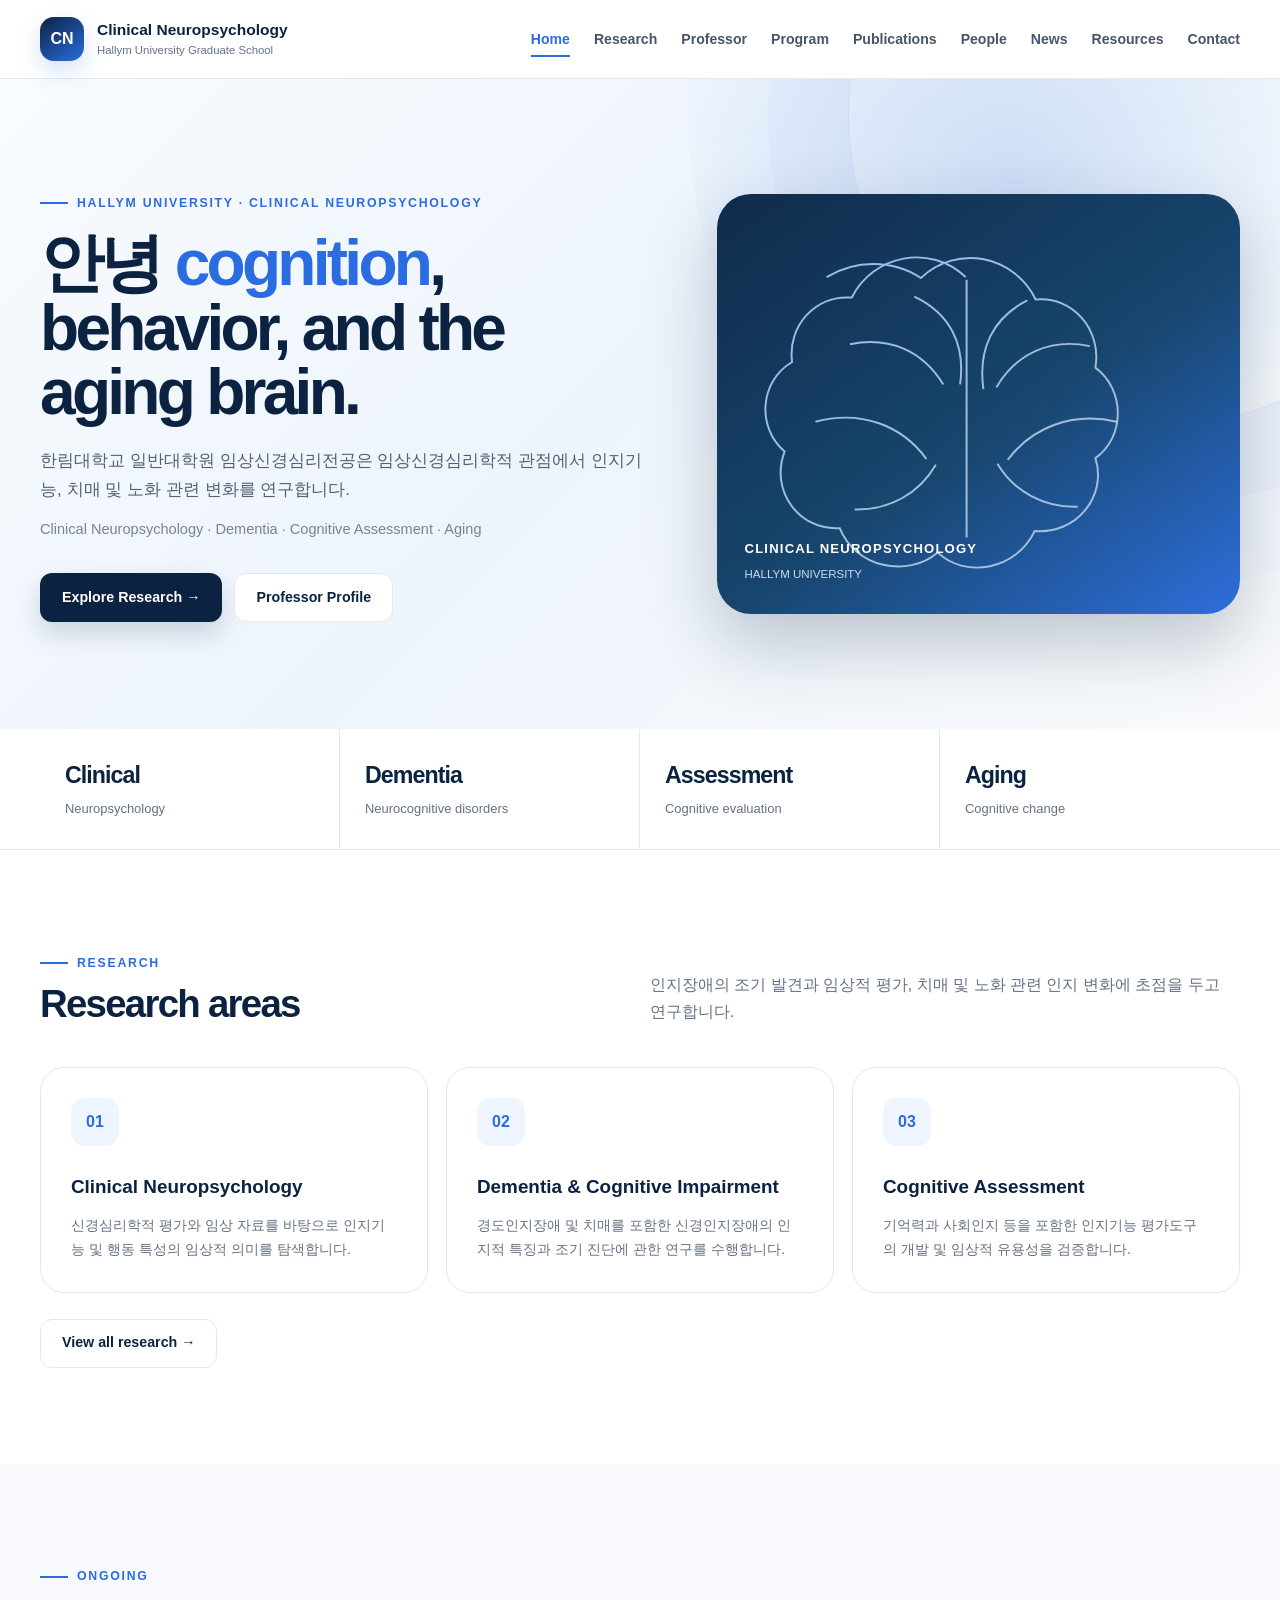
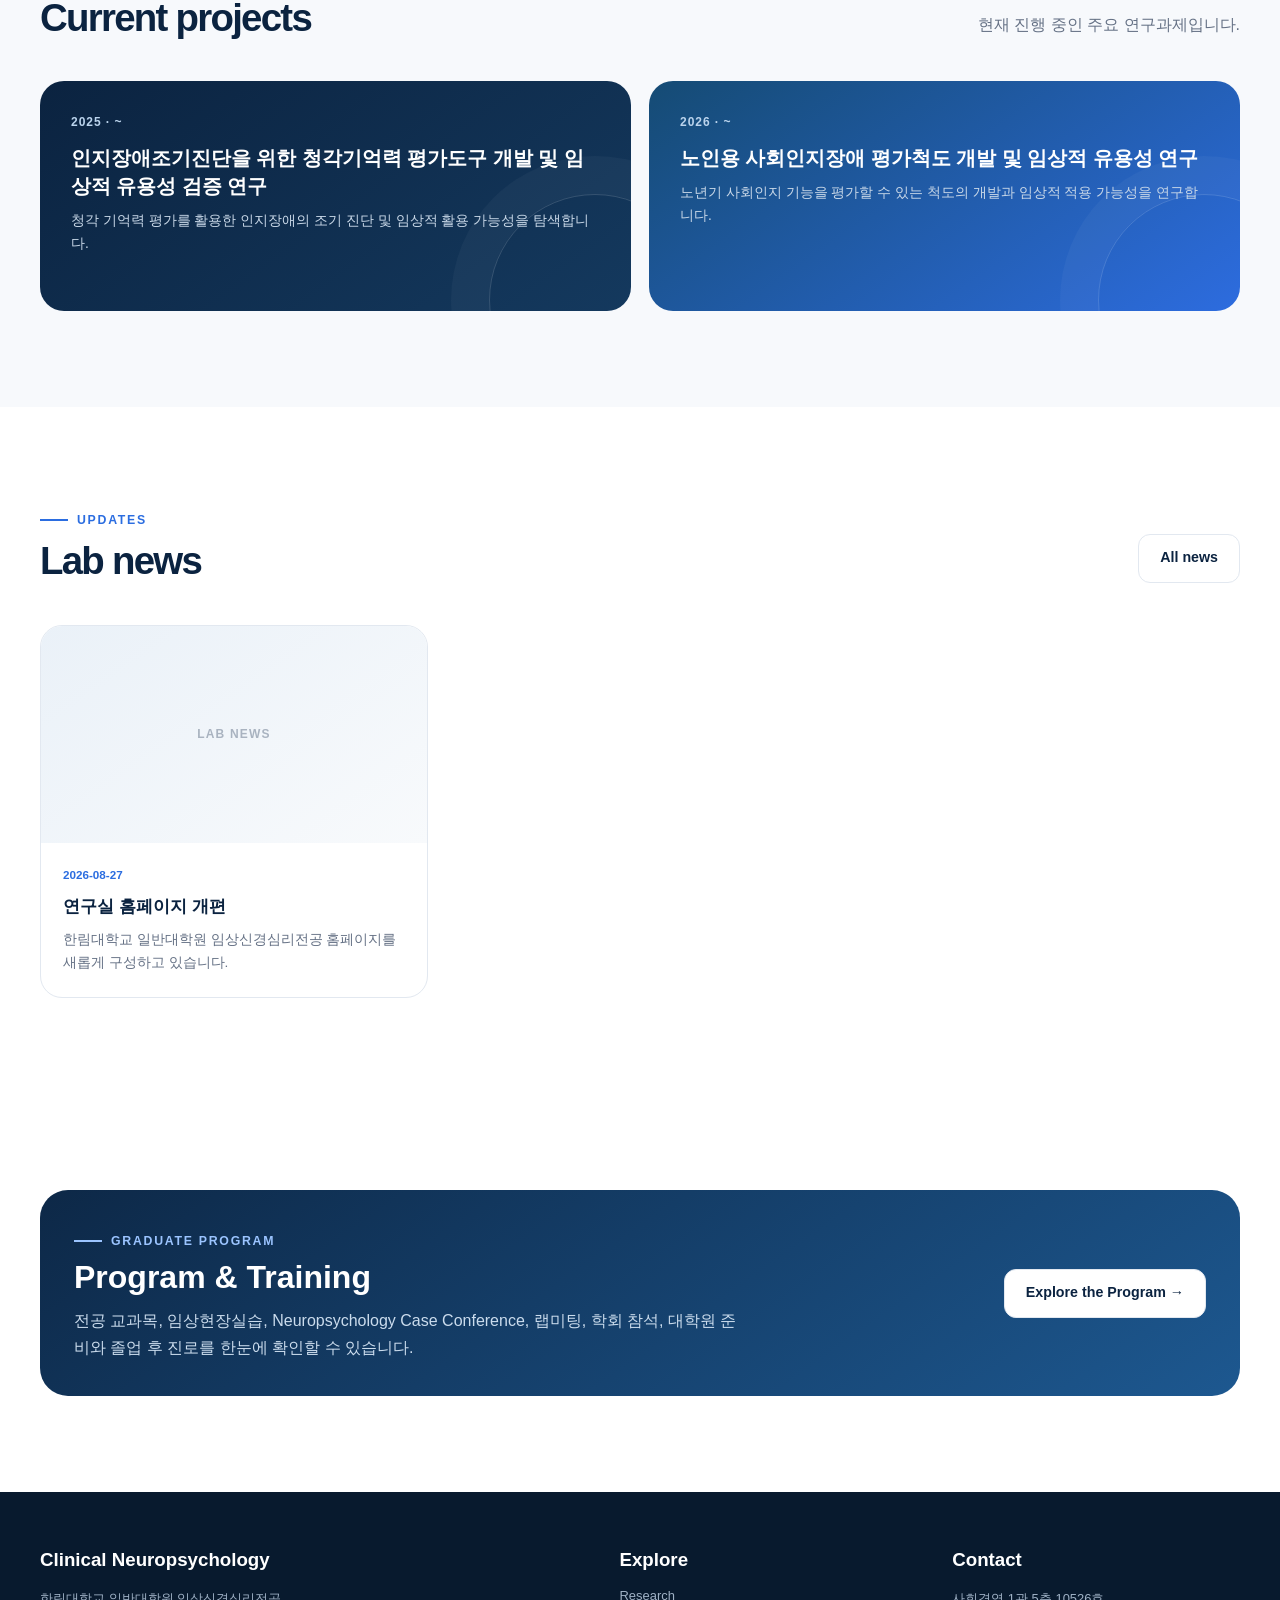
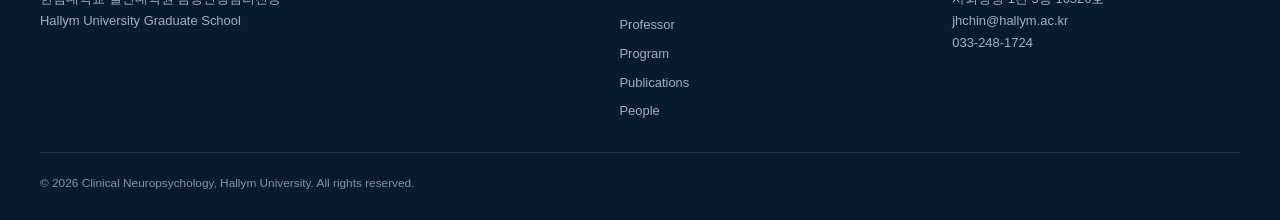
==== commit 61315170: "Add files via upload" ====
--- a/index.html
+++ b/index.html
@@ -16,7 +16,7 @@
       <div><strong data-site="lab_name_en">Clinical Neuropsychology</strong><span data-site="school_en">Hallym University Graduate School</span></div>
     </a>
     <button class="menu-btn" aria-label="메뉴 열기">☰</button>
-    <ul class="menu"><li><a href="index.html" class="active">Home</a></li><li><a href="research.html" class="">Research</a></li><li><a href="professor.html" class="">Professor</a></li><li><a href="publications.html" class="">Publications</a></li><li><a href="people.html" class="">People</a></li><li><a href="news.html" class="">News</a></li><li><a href="resources.html" class="">Resources</a></li><li><a href="contact.html" class="">Contact</a></li></ul>
+    <ul class="menu"><li><a href="index.html" class="active">Home</a></li><li><a href="research.html" class="">Research</a></li><li><a href="professor.html" class="">Professor</a></li><li><a href="program.html">Program</a></li><li><a href="publications.html" class="">Publications</a></li><li><a href="people.html" class="">People</a></li><li><a href="news.html" class="">News</a></li><li><a href="resources.html" class="">Resources</a></li><li><a href="contact.html" class="">Contact</a></li></ul>
   </div>
 </nav>
 
@@ -44,11 +44,25 @@
 <section><div class="container"><div class="section-head"><div><div class="eyebrow">Updates</div><h2>Lab news</h2></div><a class="btn secondary" href="news.html">All news</a></div><div class="news-grid" id="home-news"></div></div></section>
 
 
+
+<section>
+  <div class="container">
+    <div class="program-promo">
+      <div>
+        <div class="eyebrow">Graduate Program</div>
+        <h2>Program & Training</h2>
+        <p>전공 교과목, 임상현장실습, Neuropsychology Case Conference, 랩미팅, 학회 참석, 대학원 준비와 졸업 후 진로를 한눈에 확인할 수 있습니다.</p>
+      </div>
+      <div class="program-promo-actions"><a class="btn secondary" href="program.html">Explore the Program →</a></div>
+    </div>
+  </div>
+</section>
+
 <footer>
   <div class="container">
     <div class="footer-grid">
       <div><h3 data-site="lab_name_en">Clinical Neuropsychology</h3><p><span data-site="lab_name_ko">한림대학교 일반대학원 임상신경심리전공</span><br><span data-site="school_en">Hallym University Graduate School</span></p></div>
-      <div><h3>Explore</h3><div class="footer-links"><a href="research.html">Research</a><a href="professor.html">Professor</a><a href="publications.html">Publications</a><a href="people.html">People</a></div></div>
+      <div><h3>Explore</h3><div class="footer-links"><a href="research.html">Research</a><a href="professor.html">Professor</a><a href="program.html">Program</a><a href="publications.html">Publications</a><a href="people.html">People</a></div></div>
       <div><h3>Contact</h3><p><span data-site="room">사회경영 1관 5층 10526호</span><br><a data-site-mail href="mailto:jhchin@hallym.ac.kr">jhchin@hallym.ac.kr</a><br><a data-site-phone href="tel:0332481724">033-248-1724</a></p></div>
     </div>
     <div class="copyright">© <span class="current-year">2026</span> Clinical Neuropsychology, Hallym University. All rights reserved.</div>
--- a/assets/css/style.css
+++ b/assets/css/style.css
@@ -54,4 +54,49 @@
 .route{border:1px solid var(--line);border-radius:28px;padding:34px;background:#fff}.route h3{color:var(--navy);font-size:1.35rem;margin:0 0 14px}.route p{color:var(--muted);font-size:.89rem}.route-note{background:var(--sky);border-radius:14px;padding:15px 17px;margin-top:18px;color:#405773;font-size:.86rem}.map{margin-top:22px;border:1px solid var(--line);border-radius:18px;overflow:hidden;box-shadow:0 10px 28px rgba(11,35,64,.07)}.map img{width:100%}
 footer{background:#081a2e;color:#fff;padding:52px 0 26px}.footer-grid{display:grid;grid-template-columns:1.3fr .7fr .7fr;gap:45px}footer h3{margin:0 0 10px}footer p,footer a{color:#9fb1c5;font-size:.81rem}.footer-links{display:grid;gap:7px}.copyright{border-top:1px solid rgba(255,255,255,.10);margin-top:30px;padding-top:21px;color:#8194a9;font-size:.74rem}
 @media(max-width:1000px){.hero-grid,.pi-grid,.contact-grid{grid-template-columns:1fr}.pi-photo{position:static}.grid3,.member-grid,.news-grid{grid-template-columns:1fr 1fr}.footer-grid{grid-template-columns:1fr 1fr}}
-@media(max-width:760px){.container{width:min(100% - 28px,1200px)}.nav-inner{min-height:68px}.menu-btn{display:block}.menu{display:none;position:absolute;left:14px;right:14px;top:72px;background:#fff;border:1px solid var(--line);border-radius:16px;padding:10px;box-shadow:var(--shadow);flex-direction:column;gap:0}.menu.open{display:flex}.menu a{display:block;padding:10px 12px}.menu a.active:after{display:none}.brand span{display:none}.hero-grid{min-height:auto;padding:58px 0}.hero h1{font-size:2.75rem}.visual{min-height:330px}.stats{grid-template-columns:1fr 1fr}.stat:nth-child(2){border-right:0}.stat:nth-child(-n+2){border-bottom:1px solid var(--line)}section{padding:72px 0}.section-head{align-items:flex-start;flex-direction:column}.grid3,.grid2,.info-grid,.member-grid,.news-grid{grid-template-columns:1fr}.pub{grid-template-columns:64px 1fr}.pub .tag{display:none}.footer-grid{grid-template-columns:1fr}.resource{grid-template-columns:44px 1fr}.resource .btn{grid-column:1/-1}.titem{grid-template-columns:1fr;gap:3px}}+@media(max-width:760px){.container{width:min(100% - 28px,1200px)}.nav-inner{min-height:68px}.menu-btn{display:block}.menu{display:none;position:absolute;left:14px;right:14px;top:72px;background:#fff;border:1px solid var(--line);border-radius:16px;padding:10px;box-shadow:var(--shadow);flex-direction:column;gap:0}.menu.open{display:flex}.menu a{display:block;padding:10px 12px}.menu a.active:after{display:none}.brand span{display:none}.hero-grid{min-height:auto;padding:58px 0}.hero h1{font-size:2.75rem}.visual{min-height:330px}.stats{grid-template-columns:1fr 1fr}.stat:nth-child(2){border-right:0}.stat:nth-child(-n+2){border-bottom:1px solid var(--line)}section{padding:72px 0}.section-head{align-items:flex-start;flex-direction:column}.grid3,.grid2,.info-grid,.member-grid,.news-grid{grid-template-columns:1fr}.pub{grid-template-columns:64px 1fr}.pub .tag{display:none}.footer-grid{grid-template-columns:1fr}.resource{grid-template-columns:44px 1fr}.resource .btn{grid-column:1/-1}.titem{grid-template-columns:1fr;gap:3px}}
+
+/* Program & expanded research */
+.program-intro{display:grid;grid-template-columns:1.08fr .92fr;gap:22px}
+.definition-box{background:linear-gradient(145deg,var(--navy),#17466e);color:white;border-radius:28px;padding:34px}
+.definition-box h2{font-size:2rem;line-height:1.15;margin:10px 0 17px}
+.definition-box p{color:#d4e2f1;margin:0 0 16px}
+.definition-box .chips{margin:22px 0 0}
+.definition-box .chip{background:rgba(255,255,255,.08);border-color:rgba(255,255,255,.18);color:#fff}
+.assessment-box{border:1px solid var(--line);border-radius:28px;padding:32px;background:#fff}
+.assessment-box h3{color:var(--navy);font-size:1.3rem;margin:0 0 10px}
+.assessment-box p{color:var(--muted);font-size:.9rem}
+.two-list{display:grid;grid-template-columns:1fr 1fr;gap:18px;margin-top:22px}
+.list-panel{background:var(--bg);border-radius:16px;padding:18px}
+.list-panel h4{margin:0 0 10px;color:var(--navy);font-size:.85rem}
+.list-panel ul{margin:0;padding-left:18px}.list-panel li{color:#5a687b;font-size:.84rem;margin:6px 0}
+.role-card .small-title{color:var(--blue);font-size:.77rem;font-weight:800;margin:-4px 0 10px}
+.curriculum-wrap{overflow:auto;border:1px solid var(--line);border-radius:20px;background:#fff}
+.curriculum-table{width:100%;border-collapse:collapse;min-width:720px}
+.curriculum-table th,.curriculum-table td{padding:15px 18px;text-align:left;border-bottom:1px solid var(--line);font-size:.86rem}
+.curriculum-table th{background:#f4f7fb;color:var(--navy);font-size:.76rem;letter-spacing:.04em}
+.curriculum-table tr:last-child td{border-bottom:0}.curriculum-table td:first-child{color:var(--blue);font-weight:800;width:100px}.curriculum-table td:last-child{color:var(--muted)}
+.training-grid{display:grid;grid-template-columns:repeat(3,1fr);gap:18px}
+.training-card{border:1px solid var(--line);border-radius:22px;background:#fff;padding:27px}
+.training-kicker{font-size:.72rem;color:var(--blue);font-weight:850;letter-spacing:.08em;text-transform:uppercase}
+.training-card h3{color:var(--navy);margin:8px 0 3px;font-size:1.13rem}
+.training-meta{font-size:.8rem;color:#516276;font-weight:760}.training-place{font-size:.82rem;color:var(--muted);margin:12px 0}
+.training-card ul{padding-left:18px;margin:14px 0 0}.training-card li{color:var(--muted);font-size:.84rem;margin:6px 0}
+.conference-grid{display:grid;grid-template-columns:1fr 1fr;gap:18px;margin-top:20px}
+.conference-panel{border:1px solid var(--line);border-radius:20px;background:#fff;padding:24px}.conference-panel h3{color:var(--navy);font-size:1rem;margin:0 0 13px}
+.conference-chips,.course-chips{display:flex;flex-wrap:wrap;gap:8px}.conference-chip,.course-chip{border:1px solid var(--line);border-radius:999px;padding:7px 11px;background:#fff;color:#4e5d72;font-size:.77rem}
+.students-grid{display:grid;grid-template-columns:.82fr 1.18fr;gap:22px}.student-panel{border:1px solid var(--line);border-radius:22px;padding:28px;background:#fff}.student-panel h3{color:var(--navy);margin:0 0 14px}.student-panel ul{padding-left:19px;margin:0}.student-panel li{color:var(--muted);font-size:.88rem;margin:8px 0}
+.prep-group{margin-top:18px}.prep-group strong{display:block;color:var(--navy);font-size:.82rem;margin-bottom:9px}
+.pathway{display:grid;grid-template-columns:repeat(5,1fr);gap:10px;align-items:stretch}
+.path-step{position:relative;border:1px solid var(--line);border-radius:18px;background:#fff;padding:21px 14px;min-height:112px;display:flex;gap:11px;align-items:flex-start}
+.path-step:not(:last-child):after{content:"→";position:absolute;right:-12px;top:43%;z-index:2;color:var(--blue);font-weight:900;background:var(--bg);padding:0 3px}
+.path-index{width:25px;height:25px;border-radius:50%;background:var(--sky);color:var(--blue);display:grid;place-items:center;font-size:.75rem;font-weight:900;flex:0 0 25px}
+.path-step span{font-size:.83rem;color:#4c5c71;font-weight:700}
+.destination-grid{display:grid;grid-template-columns:repeat(4,1fr);gap:14px;margin-top:26px}.destination{border-top:3px solid var(--navy);background:#fff;border-radius:0 0 18px 18px;padding:21px;border-left:1px solid var(--line);border-right:1px solid var(--line);border-bottom:1px solid var(--line)}
+.destination h3{color:var(--navy);font-size:1rem;margin:0 0 10px}.destination ul{padding-left:18px;margin:0}.destination li{color:var(--muted);font-size:.81rem;margin:5px 0}
+.consultation{margin-top:24px;background:var(--sky);border:1px solid #d8e7fb;border-radius:16px;padding:16px 18px;color:#3e5877;font-size:.87rem}
+.topic-list{display:grid;gap:12px}.topic-card{display:grid;grid-template-columns:54px 1fr;gap:18px;border:1px solid var(--line);border-radius:19px;padding:23px;background:#fff}.topic-num{width:44px;height:44px;border-radius:13px;background:var(--sky);color:var(--blue);display:grid;place-items:center;font-weight:900}.topic-card h3{color:var(--navy);margin:0 0 7px;font-size:1rem}.topic-card ul{margin:0;padding-left:18px}.topic-card li,.topic-card p{color:var(--muted);font-size:.84rem;margin:5px 0}
+.program-promo{display:grid;grid-template-columns:1.2fr .8fr;gap:24px;align-items:center;border-radius:28px;padding:34px;background:linear-gradient(145deg,#0d2847,#1d5890);color:#fff}
+.program-promo h2{font-size:2rem;line-height:1.15;margin:8px 0 12px}.program-promo p{color:#cbdced;margin:0}.program-promo .eyebrow{color:#9bc4ff}.program-promo .eyebrow:before{background:#9bc4ff}.program-promo-actions{display:flex;justify-content:flex-end}
+@media(max-width:1000px){.training-grid{grid-template-columns:1fr 1fr}.pathway{grid-template-columns:1fr 1fr}.path-step:not(:last-child):after{display:none}.destination-grid{grid-template-columns:1fr 1fr}}
+@media(max-width:760px){.program-intro,.students-grid,.program-promo{grid-template-columns:1fr}.two-list,.conference-grid{grid-template-columns:1fr}.training-grid{grid-template-columns:1fr}.pathway,.destination-grid{grid-template-columns:1fr}.program-promo-actions{justify-content:flex-start}}
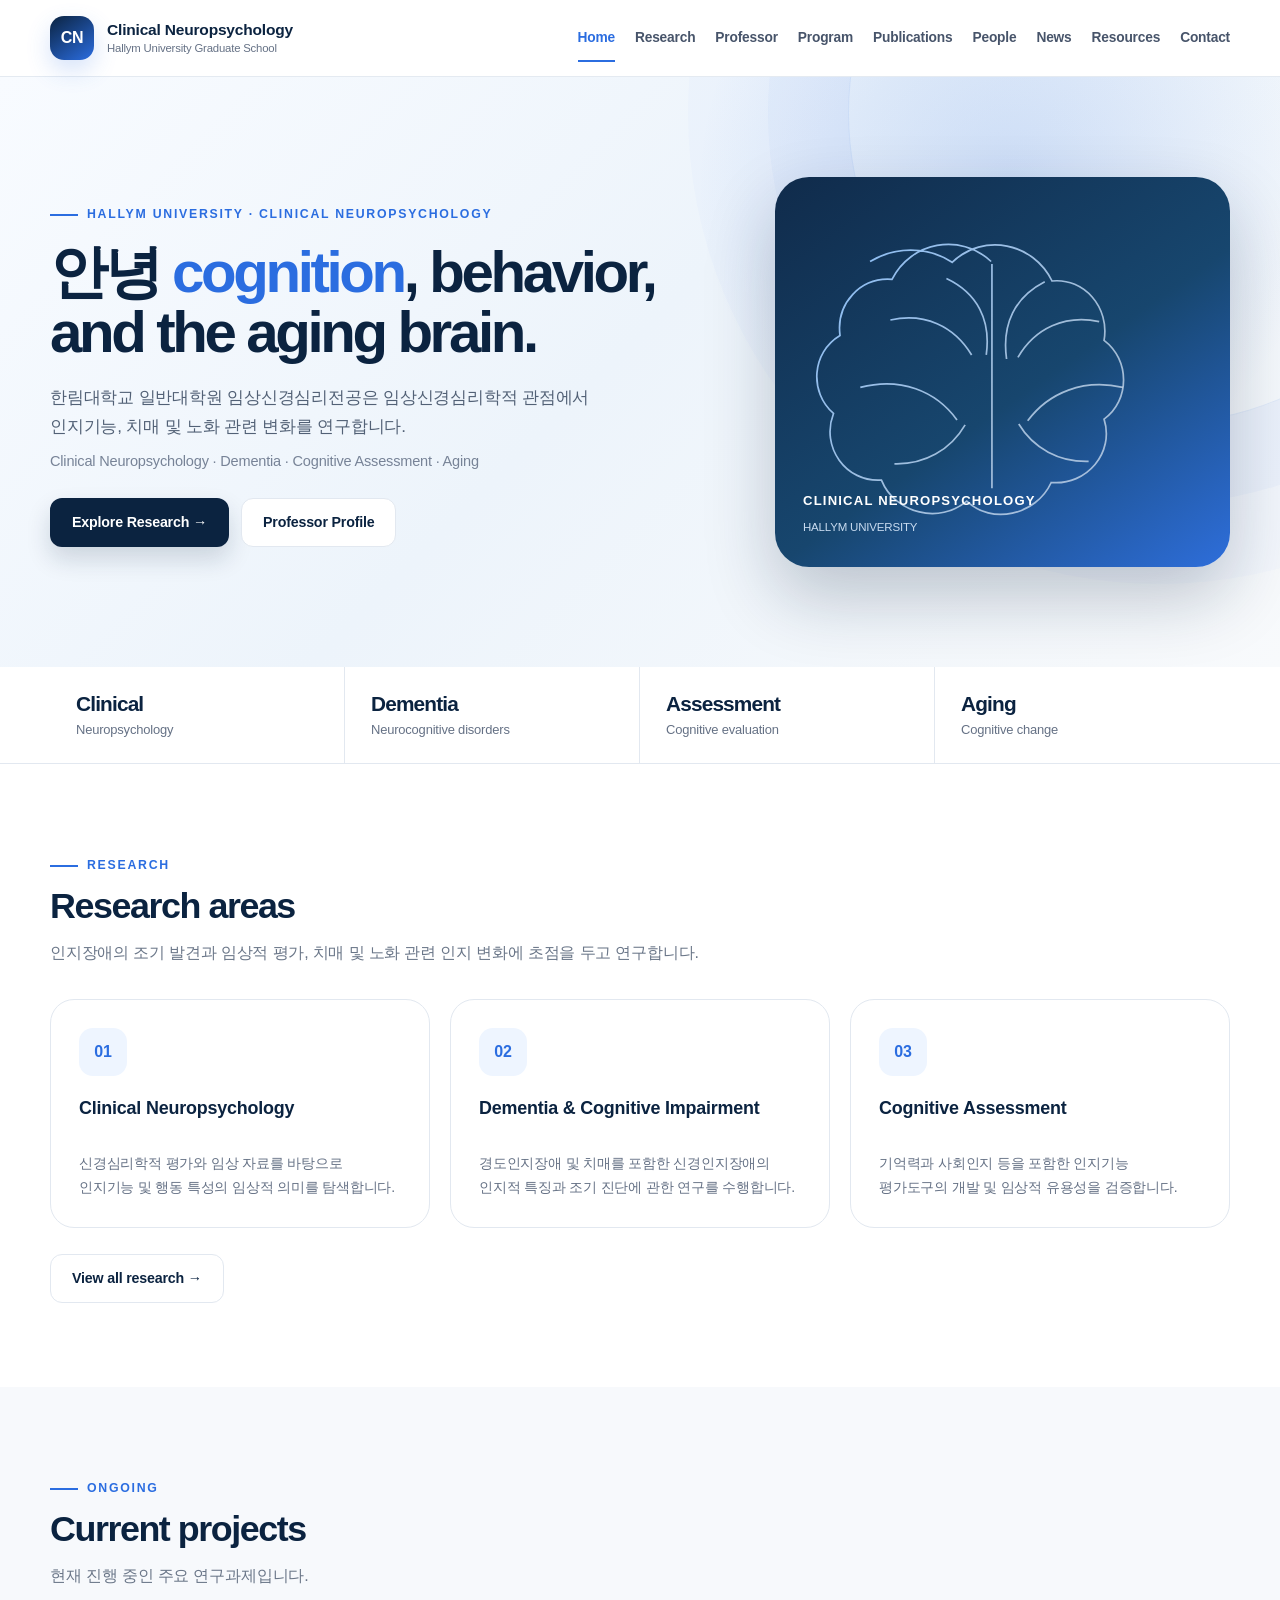
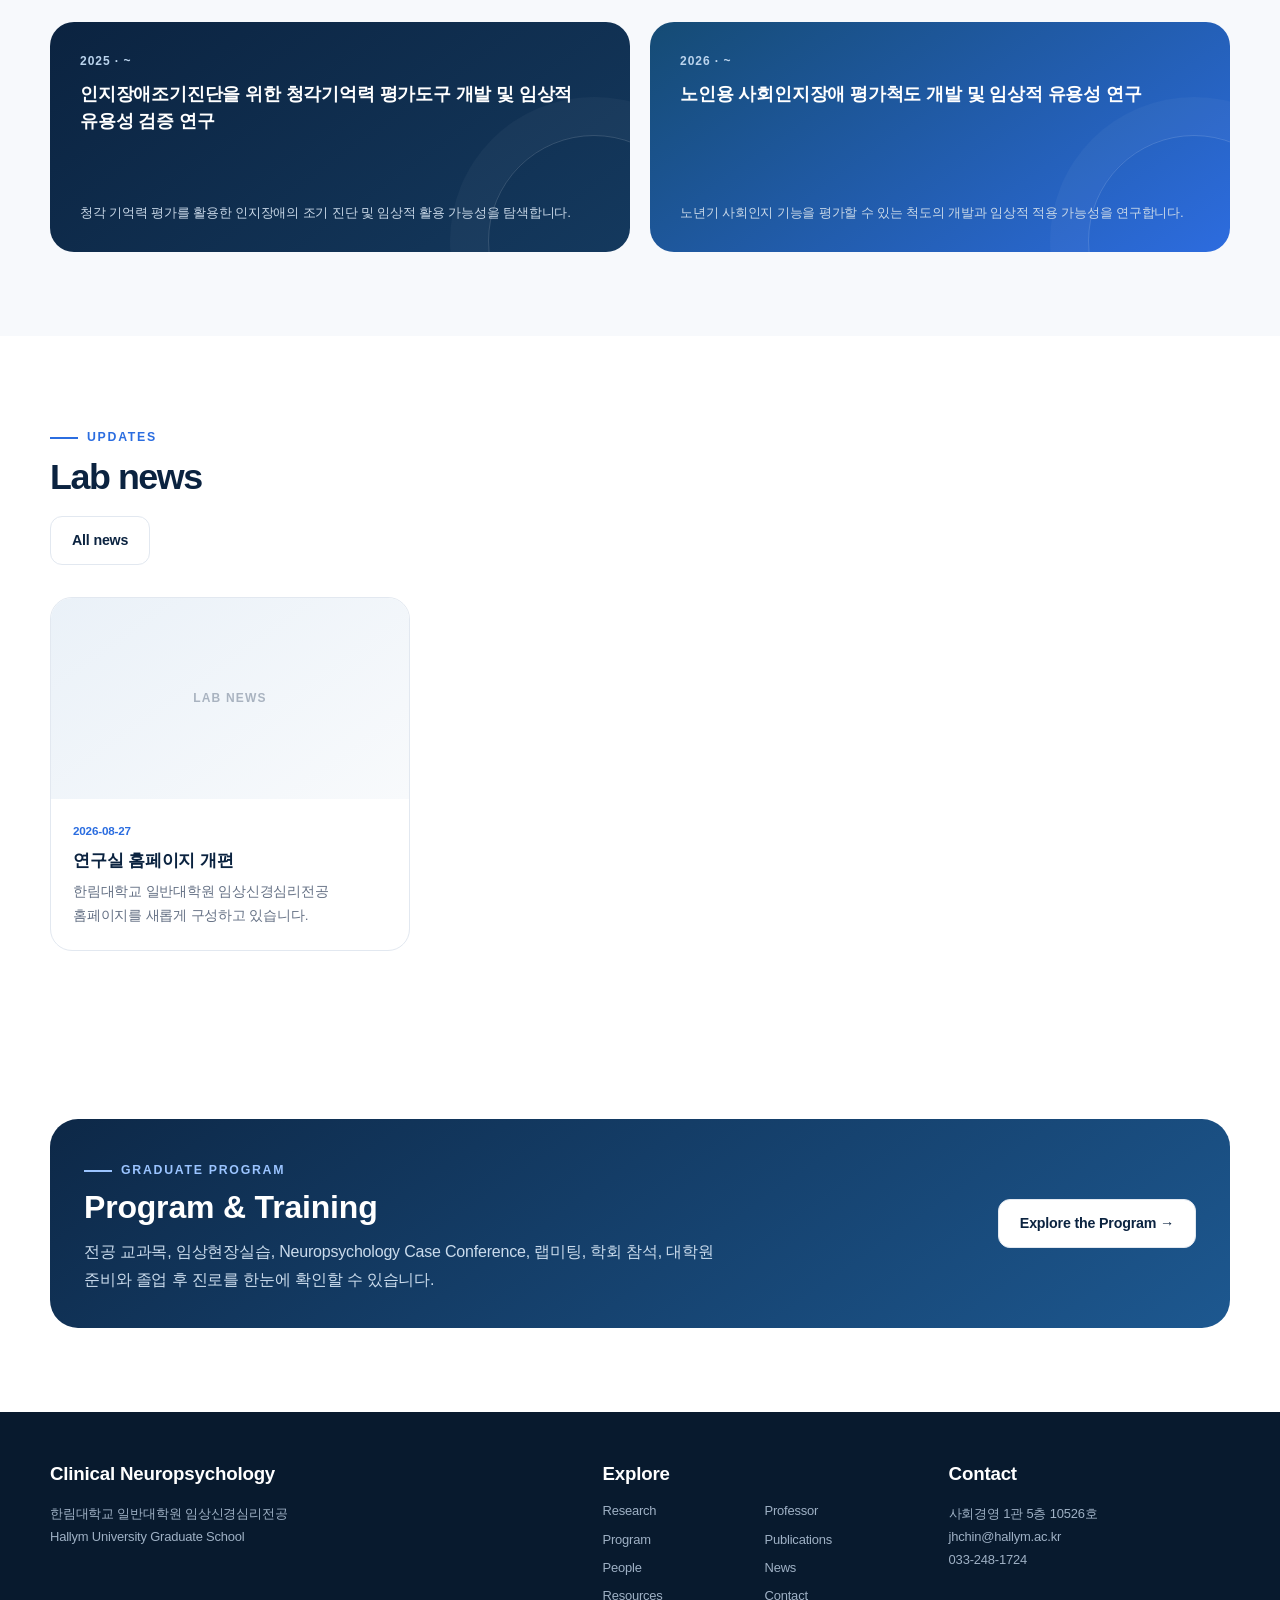
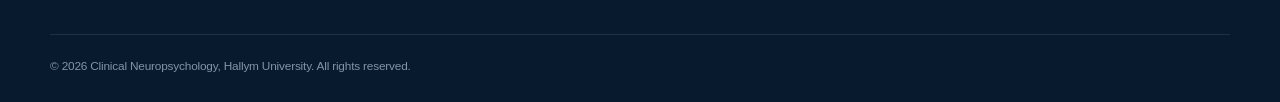
==== commit 64ab7c98: "Add files via upload" ====
--- a/index.html
+++ b/index.html
@@ -13,10 +13,23 @@
   <div class="container nav-inner">
     <a class="brand" href="index.html">
       <div class="mark">CN</div>
-      <div><strong data-site="lab_name_en">Clinical Neuropsychology</strong><span data-site="school_en">Hallym University Graduate School</span></div>
+      <div>
+        <strong data-site="lab_name_en">Clinical Neuropsychology</strong>
+        <span data-site="school_en">Hallym University Graduate School</span>
+      </div>
     </a>
     <button class="menu-btn" aria-label="메뉴 열기">☰</button>
-    <ul class="menu"><li><a href="index.html" class="active">Home</a></li><li><a href="research.html" class="">Research</a></li><li><a href="professor.html" class="">Professor</a></li><li><a href="program.html">Program</a></li><li><a href="publications.html" class="">Publications</a></li><li><a href="people.html" class="">People</a></li><li><a href="news.html" class="">News</a></li><li><a href="resources.html" class="">Resources</a></li><li><a href="contact.html" class="">Contact</a></li></ul>
+    <ul class="menu">
+      <li><a href="index.html" data-nav="home">Home</a></li>
+      <li><a href="research.html" data-nav="research">Research</a></li>
+      <li><a href="professor.html" data-nav="professor">Professor</a></li>
+      <li><a href="program.html" data-nav="program">Program</a></li>
+      <li><a href="publications.html" data-nav="publications">Publications</a></li>
+      <li><a href="people.html" data-nav="people">People</a></li>
+      <li><a href="news.html" data-nav="news">News</a></li>
+      <li><a href="resources.html" data-nav="resources">Resources</a></li>
+      <li><a href="contact.html" data-nav="contact">Contact</a></li>
+    </ul>
   </div>
 </nav>
 
@@ -61,9 +74,30 @@
 <footer>
   <div class="container">
     <div class="footer-grid">
-      <div><h3 data-site="lab_name_en">Clinical Neuropsychology</h3><p><span data-site="lab_name_ko">한림대학교 일반대학원 임상신경심리전공</span><br><span data-site="school_en">Hallym University Graduate School</span></p></div>
-      <div><h3>Explore</h3><div class="footer-links"><a href="research.html">Research</a><a href="professor.html">Professor</a><a href="program.html">Program</a><a href="publications.html">Publications</a><a href="people.html">People</a></div></div>
-      <div><h3>Contact</h3><p><span data-site="room">사회경영 1관 5층 10526호</span><br><a data-site-mail href="mailto:jhchin@hallym.ac.kr">jhchin@hallym.ac.kr</a><br><a data-site-phone href="tel:0332481724">033-248-1724</a></p></div>
+      <div>
+        <h3 data-site="lab_name_en">Clinical Neuropsychology</h3>
+        <p><span data-site="lab_name_ko">한림대학교 일반대학원 임상신경심리전공</span><br>
+        <span data-site="school_en">Hallym University Graduate School</span></p>
+      </div>
+      <div>
+        <h3>Explore</h3>
+        <div class="footer-links">
+          <a href="research.html">Research</a>
+          <a href="professor.html">Professor</a>
+          <a href="program.html">Program</a>
+          <a href="publications.html">Publications</a>
+          <a href="people.html">People</a>
+          <a href="news.html">News</a>
+          <a href="resources.html">Resources</a>
+          <a href="contact.html">Contact</a>
+        </div>
+      </div>
+      <div>
+        <h3>Contact</h3>
+        <p><span data-site="room">사회경영 1관 5층 10526호</span><br>
+        <a data-site-mail href="mailto:jhchin@hallym.ac.kr">jhchin@hallym.ac.kr</a><br>
+        <a data-site-phone href="tel:0332481724">033-248-1724</a></p>
+      </div>
     </div>
     <div class="copyright">© <span class="current-year">2026</span> Clinical Neuropsychology, Hallym University. All rights reserved.</div>
   </div>
--- a/assets/css/style.css
+++ b/assets/css/style.css
@@ -100,3 +100,1064 @@
 .program-promo h2{font-size:2rem;line-height:1.15;margin:8px 0 12px}.program-promo p{color:#cbdced;margin:0}.program-promo .eyebrow{color:#9bc4ff}.program-promo .eyebrow:before{background:#9bc4ff}.program-promo-actions{display:flex;justify-content:flex-end}
 @media(max-width:1000px){.training-grid{grid-template-columns:1fr 1fr}.pathway{grid-template-columns:1fr 1fr}.path-step:not(:last-child):after{display:none}.destination-grid{grid-template-columns:1fr 1fr}}
 @media(max-width:760px){.program-intro,.students-grid,.program-promo{grid-template-columns:1fr}.two-list,.conference-grid{grid-template-columns:1fr}.training-grid{grid-template-columns:1fr}.pathway,.destination-grid{grid-template-columns:1fr}.program-promo-actions{justify-content:flex-start}}
+
+.news-detail{
+  margin-top:16px;padding-top:15px;border-top:1px solid var(--line);
+  color:#536176;font-size:.84rem;line-height:1.75;white-space:normal
+}
+/* =========================================================
+   Layout refinement v1
+   - Consistent horizontal alignment
+   - Equal card rhythm
+   - Cleaner section heading grid
+   - Better large-screen proportions
+   ========================================================= */
+
+/* Global reading rhythm */
+body{
+  word-break:keep-all;
+  overflow-wrap:break-word;
+}
+.container{
+  width:min(1240px,calc(100% - 56px));
+}
+section{
+  padding:104px 0;
+}
+
+/* Navigation */
+.nav-inner{
+  min-height:82px;
+}
+.menu{
+  gap:22px;
+}
+.menu a{
+  display:flex;
+  align-items:center;
+  min-height:82px;
+  padding:0;
+}
+.menu a.active:after{
+  bottom:17px;
+}
+
+/* Home hero: stronger left/right alignment */
+.hero-grid{
+  min-height:640px;
+  grid-template-columns:minmax(0,1.04fr) minmax(390px,.86fr);
+  gap:76px;
+  padding:76px 0;
+}
+.hero-grid > div:first-child{
+  max-width:650px;
+}
+.hero h1{
+  max-width:640px;
+  margin:17px 0 24px;
+}
+.hero .lead{
+  max-width:610px;
+  line-height:1.8;
+}
+.sublead{
+  margin-top:2px;
+}
+.visual{
+  width:100%;
+  max-width:470px;
+  min-height:410px;
+  justify-self:end;
+}
+
+/* Four key areas under hero */
+.stats{
+  align-items:stretch;
+}
+.stat{
+  min-height:104px;
+  display:flex;
+  flex-direction:column;
+  justify-content:center;
+  padding:24px 28px;
+}
+.stat strong{
+  line-height:1.15;
+  margin-bottom:7px;
+}
+.stat span{
+  line-height:1.35;
+}
+
+/* Section titles and their explanatory text now share a fixed grid */
+.section-head{
+  display:grid;
+  grid-template-columns:minmax(0,1fr) minmax(320px,500px);
+  align-items:start;
+  column-gap:72px;
+  row-gap:14px;
+  margin-bottom:38px;
+}
+.section-head > div{
+  min-width:0;
+}
+.section-head h2{
+  margin-top:9px;
+}
+.section-head > p{
+  justify-self:end;
+  width:100%;
+  max-width:500px;
+  padding-top:27px;
+  line-height:1.8;
+}
+
+/* Cards: identical top/bottom rhythm */
+.grid3,
+.grid2{
+  align-items:stretch;
+}
+.grid3 > .card,
+.grid2 > .card{
+  height:100%;
+  display:flex;
+  flex-direction:column;
+}
+.grid3 > .card{
+  min-height:242px;
+}
+.grid2 > .card{
+  min-height:225px;
+}
+.card{
+  padding:31px 30px 29px;
+}
+.card .icon{
+  flex:0 0 auto;
+  margin-bottom:22px;
+}
+.grid3 > .card h3{
+  min-height:2.75em;
+  display:flex;
+  align-items:flex-end;
+}
+.card h3{
+  line-height:1.35;
+  margin-bottom:10px;
+}
+.card p{
+  line-height:1.7;
+}
+
+/* Project cards */
+.grid2 > .project{
+  height:100%;
+}
+.project{
+  min-height:245px;
+  display:flex;
+  flex-direction:column;
+  justify-content:flex-start;
+  padding:32px 32px 30px;
+}
+.project h3{
+  margin-top:14px;
+  margin-bottom:12px;
+  line-height:1.5;
+}
+.project p{
+  margin-top:auto;
+  line-height:1.7;
+}
+
+/* Page hero */
+.page-hero{
+  padding:92px 0 76px;
+}
+.page-hero p{
+  line-height:1.8;
+}
+
+/* Professor page */
+.pi-grid{
+  grid-template-columns:minmax(320px,.72fr) minmax(0,1.28fr);
+  gap:64px;
+}
+.pi-info{
+  min-width:0;
+}
+.info-grid{
+  align-items:stretch;
+}
+.info-box{
+  height:100%;
+}
+
+/* Publications */
+.pub{
+  grid-template-columns:94px minmax(0,1fr) auto;
+  gap:24px;
+  padding:23px 0;
+}
+.pub-title{
+  line-height:1.55;
+}
+.pub-meta{
+  margin-top:6px;
+}
+
+/* People / news */
+.member-grid,
+.news-grid{
+  align-items:stretch;
+}
+.member,
+.news-card{
+  height:100%;
+}
+.member-body,
+.news-body{
+  padding:24px;
+}
+
+/* Program page */
+.program-intro{
+  align-items:stretch;
+  gap:24px;
+}
+.definition-box,
+.assessment-box{
+  height:100%;
+}
+.training-grid{
+  align-items:stretch;
+}
+.training-card{
+  height:100%;
+  display:flex;
+  flex-direction:column;
+}
+.training-card ul{
+  margin-top:auto;
+  padding-top:13px;
+}
+.conference-panel,
+.student-panel,
+.destination{
+  height:100%;
+}
+.curriculum-table th,
+.curriculum-table td{
+  vertical-align:middle;
+  line-height:1.55;
+}
+
+/* Research topics */
+.topic-card{
+  align-items:start;
+}
+.topic-card h3{
+  line-height:1.45;
+}
+
+/* Contact */
+.contact-grid{
+  align-items:stretch;
+}
+.contact-dark,
+.route{
+  height:100%;
+}
+
+/* Footer */
+.footer-grid{
+  align-items:start;
+}
+
+/* Large desktop: keep content substantial instead of looking tiny and scattered */
+@media(min-width:1500px){
+  .container{
+    width:min(1280px,calc(100% - 80px));
+  }
+  .hero-grid{
+    min-height:660px;
+    gap:88px;
+  }
+  .visual{
+    max-width:490px;
+  }
+}
+
+/* Tablet */
+@media(max-width:1000px){
+  .container{
+    width:min(100% - 40px,1240px);
+  }
+  .hero-grid{
+    grid-template-columns:1fr;
+    gap:42px;
+  }
+  .hero-grid > div:first-child{
+    max-width:760px;
+  }
+  .visual{
+    justify-self:start;
+    max-width:560px;
+  }
+  .section-head{
+    grid-template-columns:1fr;
+    row-gap:15px;
+  }
+  .section-head > p{
+    justify-self:start;
+    max-width:700px;
+    padding-top:0;
+  }
+  .pi-grid{
+    grid-template-columns:1fr;
+    gap:38px;
+  }
+}
+
+/* Mobile */
+@media(max-width:760px){
+  .container{
+    width:min(100% - 28px,1240px);
+  }
+  section{
+    padding:70px 0;
+  }
+  .nav-inner{
+    min-height:68px;
+  }
+  .menu a{
+    min-height:auto;
+  }
+  .hero-grid{
+    padding:55px 0;
+    gap:34px;
+  }
+  .hero h1{
+    font-size:2.65rem;
+  }
+  .visual{
+    min-height:320px;
+  }
+  .stat{
+    min-height:92px;
+    padding:19px 16px;
+  }
+  .section-head{
+    margin-bottom:30px;
+  }
+  .grid3 > .card h3{
+    min-height:0;
+    display:block;
+  }
+  .grid3 > .card,
+  .grid2 > .card,
+  .project{
+    min-height:0;
+  }
+  .pub{
+    grid-template-columns:64px minmax(0,1fr);
+    gap:14px;
+  }
+}
+/* =========================================================
+   Academic alignment refinement v2
+   Inspired by clean university/lab information hierarchy
+   ========================================================= */
+
+:root{
+  --content-max:1180px;
+  --section-y:88px;
+  --heading-gap:14px;
+  --block-gap:32px;
+}
+
+/* ---------- Global text rhythm ---------- */
+body{
+  line-height:1.72;
+  letter-spacing:-0.012em;
+}
+.container{
+  width:min(var(--content-max),calc(100% - 48px));
+}
+section{
+  padding:var(--section-y) 0;
+}
+p{
+  line-height:1.75;
+}
+
+/* ---------- Header / navigation ---------- */
+.nav-inner{
+  min-height:76px;
+}
+.brand{
+  flex:0 0 auto;
+}
+.brand strong{
+  line-height:1.25;
+}
+.brand span{
+  margin-top:1px;
+  line-height:1.35;
+}
+.menu{
+  gap:20px;
+}
+.menu a{
+  min-height:76px;
+  font-size:.86rem;
+  white-space:nowrap;
+}
+.menu a.active:after{
+  bottom:14px;
+}
+
+/* ---------- Hero ----------
+   Keep the text and visual on one stable baseline.
+*/
+.hero-grid{
+  min-height:590px;
+  grid-template-columns:minmax(0,1.08fr) minmax(360px,.82fr);
+  gap:68px;
+  padding:66px 0;
+}
+.hero-grid > div:first-child{
+  max-width:620px;
+}
+.hero .eyebrow{
+  margin-bottom:0;
+}
+.hero h1{
+  max-width:610px;
+  font-size:clamp(3rem,4.55vw,4.65rem);
+  line-height:1.04;
+  margin:16px 0 20px;
+}
+.hero .lead{
+  max-width:590px;
+  margin-bottom:8px;
+  line-height:1.72;
+}
+.sublead{
+  margin:0 0 26px;
+  line-height:1.55;
+}
+.actions{
+  margin-top:0;
+}
+.visual{
+  max-width:455px;
+  min-height:390px;
+  justify-self:end;
+  align-self:center;
+}
+
+/* ---------- Key areas ----------
+   Same text baseline and same amount of internal whitespace.
+*/
+.stat{
+  min-height:96px;
+  padding:22px 26px;
+  justify-content:center;
+}
+.stat strong{
+  font-size:1.3rem;
+  margin-bottom:5px;
+}
+.stat span{
+  line-height:1.35;
+}
+
+/* ---------- Section heading system ----------
+   IMPORTANT: title + description are one vertical block.
+   This removes the 'left title / right floating paragraph' feeling.
+*/
+.section-head{
+  display:block;
+  margin-bottom:34px;
+  max-width:760px;
+}
+.section-head > div{
+  width:100%;
+}
+.section-head .eyebrow{
+  margin-bottom:0;
+}
+.section-head h2{
+  margin:9px 0 0;
+  font-size:clamp(2rem,2.8vw,2.8rem);
+  line-height:1.13;
+  letter-spacing:-.04em;
+}
+.section-head > p{
+  width:auto;
+  max-width:680px;
+  padding-top:0;
+  margin:15px 0 0;
+  line-height:1.72;
+  color:#6a7688;
+}
+
+/* Right-side button can sit separately without disturbing text hierarchy */
+.section-head > a.btn{
+  margin-top:18px;
+}
+
+/* ---------- Card systems ---------- */
+.grid3,
+.grid2,
+.member-grid,
+.news-grid{
+  gap:20px;
+}
+.card{
+  padding:28px 28px 27px;
+}
+.grid3 > .card{
+  min-height:224px;
+}
+.grid2 > .card{
+  min-height:214px;
+}
+.card .icon{
+  margin-bottom:20px;
+}
+.grid3 > .card h3{
+  min-height:2.65em;
+  align-items:flex-start;
+}
+.card h3{
+  font-size:1.12rem;
+  line-height:1.4;
+  margin-bottom:9px;
+}
+.card p{
+  font-size:.88rem;
+  line-height:1.7;
+}
+
+/* ---------- Current projects ---------- */
+.project{
+  min-height:230px;
+  padding:29px 30px 27px;
+}
+.project .meta{
+  margin-bottom:10px;
+}
+.project h3{
+  margin:0 0 13px;
+  line-height:1.48;
+  font-size:1.14rem;
+}
+.project p{
+  margin-top:auto;
+  font-size:.84rem;
+  line-height:1.68;
+}
+
+/* ---------- Page hero ----------
+   Same vertical rhythm on Research / Program / Professor / etc.
+*/
+.page-hero{
+  padding:76px 0 62px;
+}
+.page-hero .container{
+  max-width:var(--content-max);
+}
+.page-hero h1{
+  margin:11px 0 13px;
+  font-size:clamp(2.55rem,4.4vw,4.25rem);
+}
+.page-hero p{
+  max-width:680px;
+  line-height:1.72;
+}
+
+/* ---------- Professor ---------- */
+.pi-grid{
+  grid-template-columns:minmax(300px,380px) minmax(0,1fr);
+  gap:58px;
+}
+.pi-photo{
+  max-width:380px;
+}
+.pi-info h2{
+  margin:10px 0 5px;
+}
+.en-name{
+  margin-bottom:13px;
+}
+.position{
+  margin-bottom:21px;
+}
+.info-grid{
+  gap:16px;
+}
+.info-box{
+  padding:20px 21px;
+}
+
+/* ---------- Publications ---------- */
+.toolbar{
+  margin-bottom:22px;
+}
+.pub{
+  grid-template-columns:86px minmax(0,1fr) auto;
+  padding:20px 0;
+}
+.pub-title{
+  line-height:1.5;
+}
+.pub-meta{
+  margin-top:5px;
+}
+
+/* ---------- Program page ---------- */
+.program-intro{
+  grid-template-columns:1fr 1fr;
+  gap:20px;
+}
+.definition-box,
+.assessment-box{
+  padding:29px;
+}
+.definition-box h2{
+  margin:9px 0 14px;
+  font-size:1.75rem;
+}
+.two-list{
+  gap:14px;
+  margin-top:18px;
+}
+.list-panel{
+  padding:16px;
+}
+.training-grid{
+  gap:18px;
+}
+.training-card{
+  padding:24px;
+}
+.conference-grid{
+  gap:18px;
+}
+.students-grid{
+  gap:20px;
+}
+.student-panel{
+  padding:25px;
+}
+.pathway{
+  gap:12px;
+}
+.path-step{
+  min-height:104px;
+  padding:18px 13px;
+}
+.destination-grid{
+  gap:12px;
+  margin-top:22px;
+}
+.destination{
+  padding:19px;
+}
+
+/* ---------- Research topic list ---------- */
+.topic-list{
+  gap:14px;
+}
+.topic-card{
+  padding:21px 22px;
+  gap:16px;
+}
+.topic-card h3{
+  margin-bottom:6px;
+}
+
+/* ---------- People / News ---------- */
+.member-body,
+.news-body{
+  padding:22px;
+}
+.member h3,
+.news-card h3{
+  line-height:1.4;
+}
+.news-card h3{
+  margin:7px 0 8px;
+}
+
+/* ---------- Contact ---------- */
+.contact-grid{
+  gap:22px;
+}
+.contact-dark,
+.route{
+  padding:31px;
+}
+
+/* ---------- Footer ---------- */
+footer{
+  padding-top:46px;
+}
+.footer-grid{
+  gap:40px;
+}
+.copyright{
+  margin-top:26px;
+}
+
+/* ---------- Large desktop ---------- */
+@media(min-width:1450px){
+  .container{
+    width:min(1220px,calc(100% - 72px));
+  }
+  .hero-grid{
+    min-height:610px;
+  }
+}
+
+/* ---------- Tablet ---------- */
+@media(max-width:1000px){
+  :root{
+    --section-y:76px;
+  }
+  .container{
+    width:min(100% - 40px,var(--content-max));
+  }
+  .hero-grid{
+    grid-template-columns:1fr;
+    min-height:auto;
+    gap:38px;
+    padding:58px 0 62px;
+  }
+  .hero-grid > div:first-child{
+    max-width:680px;
+  }
+  .visual{
+    justify-self:start;
+    max-width:500px;
+  }
+  .section-head{
+    max-width:720px;
+  }
+  .pi-grid{
+    grid-template-columns:1fr;
+    gap:34px;
+  }
+  .pi-photo{
+    max-width:360px;
+  }
+}
+
+/* ---------- Mobile ---------- */
+@media(max-width:760px){
+  :root{
+    --section-y:64px;
+  }
+  .container{
+    width:min(100% - 28px,var(--content-max));
+  }
+  .nav-inner{
+    min-height:66px;
+  }
+  .hero-grid{
+    padding:50px 0 54px;
+    gap:30px;
+  }
+  .hero h1{
+    font-size:2.52rem;
+    line-height:1.06;
+  }
+  .visual{
+    min-height:300px;
+  }
+  .section-head{
+    margin-bottom:27px;
+  }
+  .section-head h2{
+    font-size:2rem;
+  }
+  .section-head > p{
+    margin-top:12px;
+  }
+  .grid3,
+  .grid2,
+  .member-grid,
+  .news-grid{
+    gap:14px;
+  }
+  .card,
+  .project{
+    padding:23px;
+  }
+  .program-intro{
+    grid-template-columns:1fr;
+  }
+}
+/* =========================================================
+   FINAL CONSISTENCY PACK
+   ========================================================= */
+
+/* 1) Unified academic hierarchy: title -> description -> content */
+.section-head{
+  max-width:760px !important;
+  display:block !important;
+  margin-bottom:32px !important;
+}
+.section-head > p{
+  max-width:680px !important;
+  margin:13px 0 0 !important;
+  padding-top:0 !important;
+  justify-self:start !important;
+}
+
+/* Buttons that live inside section headings stay below text */
+.section-head > a.btn{
+  margin-top:18px;
+}
+
+/* 2) Tighter, more even vertical spacing across the site */
+section{
+  padding-top:84px;
+  padding-bottom:84px;
+}
+.hero + .stats-wrap{
+  margin-top:0;
+}
+.program-promo{
+  margin-top:0;
+}
+
+/* 3) Consistent equal-height card rhythm */
+.grid3,
+.grid2,
+.member-grid,
+.news-grid,
+.training-grid,
+.destination-grid{
+  align-items:stretch;
+}
+.card,
+.project,
+.member,
+.news-card,
+.training-card,
+.destination{
+  height:100%;
+}
+
+/* 4) Home: single news card should not look stranded */
+#home-news:has(.news-card:only-child){
+  grid-template-columns:minmax(280px,360px);
+}
+#home-news:has(.news-card:only-child) .news-card{
+  max-width:360px;
+}
+
+/* 5) Empty-state pages: center the message in the available width */
+.member-grid > .empty,
+.resource-list > .empty{
+  width:min(100%,760px);
+  margin:0 auto;
+}
+.member-grid > .empty{
+  grid-column:1 / -1;
+}
+
+/* 6) Footer is identical on every page and slightly denser */
+.footer-grid{
+  grid-template-columns:1.35fr .8fr .75fr;
+  gap:46px;
+}
+.footer-links{
+  grid-template-columns:1fr 1fr;
+  column-gap:24px;
+  row-gap:6px;
+}
+
+/* 7) Contact panel alignment */
+.contact-grid{
+  grid-template-columns:minmax(280px,.72fr) minmax(0,1.28fr);
+  align-items:stretch;
+}
+.contact-dark,
+.route{
+  height:100%;
+}
+
+/* 8) Interactive map preview */
+.map-interactive{
+  position:relative;
+  cursor:zoom-in;
+  isolation:isolate;
+}
+.map-interactive img{
+  transition:transform .28s ease,filter .28s ease;
+}
+.map-interactive:hover img{
+  transform:scale(1.025);
+  filter:brightness(.96);
+}
+.map-hover-label{
+  position:absolute;
+  right:12px;
+  bottom:12px;
+  padding:8px 11px;
+  border-radius:10px;
+  background:rgba(8,26,46,.88);
+  color:white;
+  font-size:.72rem;
+  font-weight:800;
+  opacity:0;
+  transform:translateY(4px);
+  transition:.2s;
+  pointer-events:none;
+}
+.map-interactive:hover .map-hover-label,
+.map-interactive:focus .map-hover-label{
+  opacity:1;
+  transform:translateY(0);
+}
+
+/* 9) Full-screen map viewer */
+body.map-open{
+  overflow:hidden;
+}
+.map-modal{
+  position:fixed;
+  inset:0;
+  z-index:1000;
+  display:none;
+  align-items:center;
+  justify-content:center;
+  padding:28px;
+}
+.map-modal.open{
+  display:flex;
+}
+.map-modal-backdrop{
+  position:absolute;
+  inset:0;
+  background:rgba(3,14,27,.76);
+  backdrop-filter:blur(6px);
+}
+.map-modal-panel{
+  position:relative;
+  z-index:1;
+  width:min(1180px,96vw);
+  height:min(760px,90vh);
+  display:grid;
+  grid-template-rows:auto minmax(0,1fr) auto;
+  background:#fff;
+  border-radius:22px;
+  overflow:hidden;
+  box-shadow:0 30px 90px rgba(0,0,0,.35);
+}
+.map-modal-header{
+  min-height:72px;
+  display:flex;
+  align-items:center;
+  justify-content:space-between;
+  gap:18px;
+  padding:16px 20px;
+  border-bottom:1px solid var(--line);
+}
+.map-modal-header strong{
+  display:block;
+  color:var(--navy);
+  font-size:1rem;
+}
+.map-modal-header span{
+  display:block;
+  margin-top:3px;
+  color:var(--muted);
+  font-size:.76rem;
+}
+.map-stage{
+  position:relative;
+  overflow:hidden;
+  background:#edf2f7;
+  display:flex;
+  align-items:center;
+  justify-content:center;
+}
+.map-stage img{
+  max-width:100%;
+  max-height:100%;
+  width:auto;
+  height:auto;
+  user-select:none;
+  touch-action:none;
+  transform-origin:center center;
+  cursor:grab;
+  transition:transform .08s linear;
+}
+.map-stage img.dragging{
+  cursor:grabbing;
+  transition:none;
+}
+.map-controls{
+  display:flex;
+  align-items:center;
+  justify-content:center;
+  gap:8px;
+  padding:12px;
+  border-top:1px solid var(--line);
+  background:#fff;
+}
+.map-control{
+  min-width:42px;
+  height:40px;
+  padding:0 12px;
+  border:1px solid var(--line);
+  border-radius:10px;
+  background:#fff;
+  color:var(--navy);
+  font-weight:850;
+  cursor:pointer;
+}
+.map-control:hover{
+  border-color:#a8c5ed;
+  background:var(--sky);
+}
+.map-control.reset{
+  min-width:72px;
+  font-size:.78rem;
+}
+.map-control.close{
+  flex:0 0 42px;
+  font-size:1.35rem;
+}
+
+/* 10) Smaller screens */
+@media(max-width:1000px){
+  .footer-links{
+    grid-template-columns:1fr;
+  }
+  .contact-grid{
+    grid-template-columns:1fr;
+  }
+}
+@media(max-width:760px){
+  section{
+    padding-top:64px;
+    padding-bottom:64px;
+  }
+  .map-modal{
+    padding:12px;
+  }
+  .map-modal-panel{
+    width:100%;
+    height:88vh;
+    border-radius:17px;
+  }
+  .map-modal-header span{
+    display:none;
+  }
+}
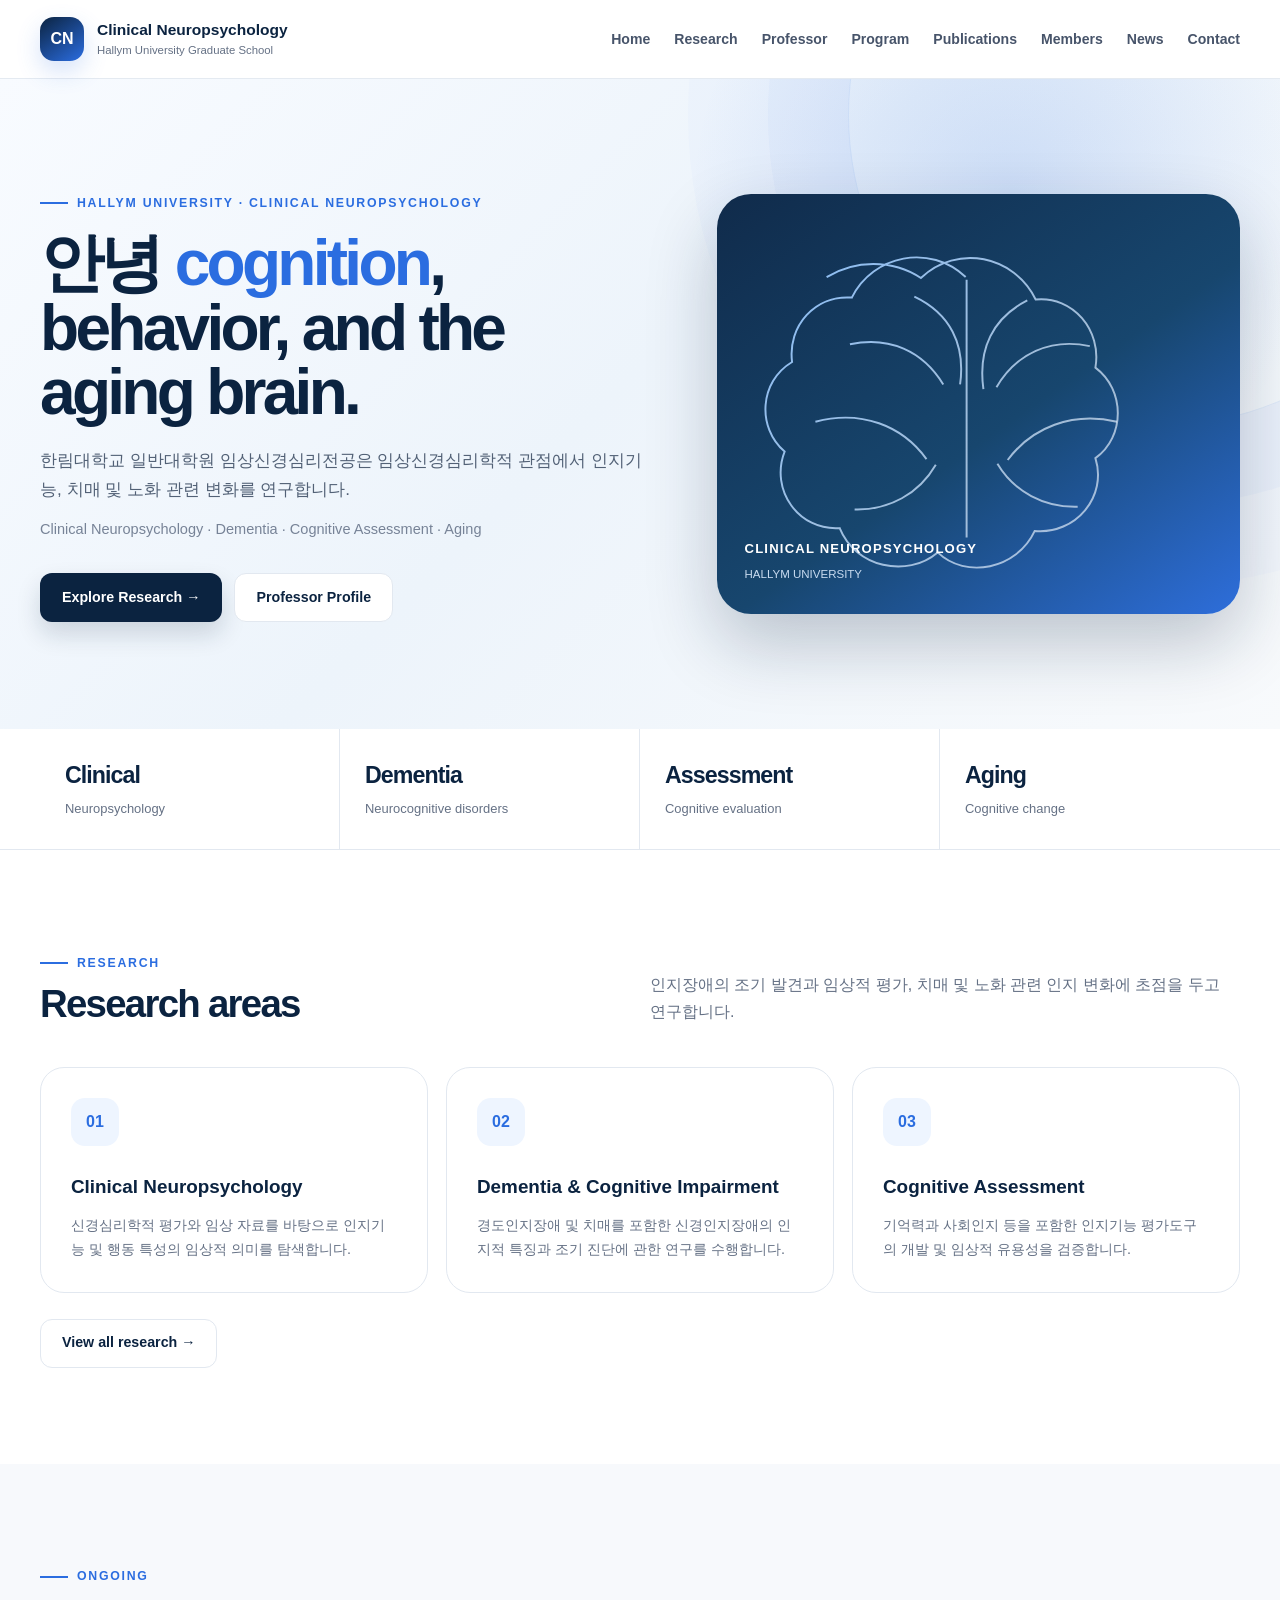
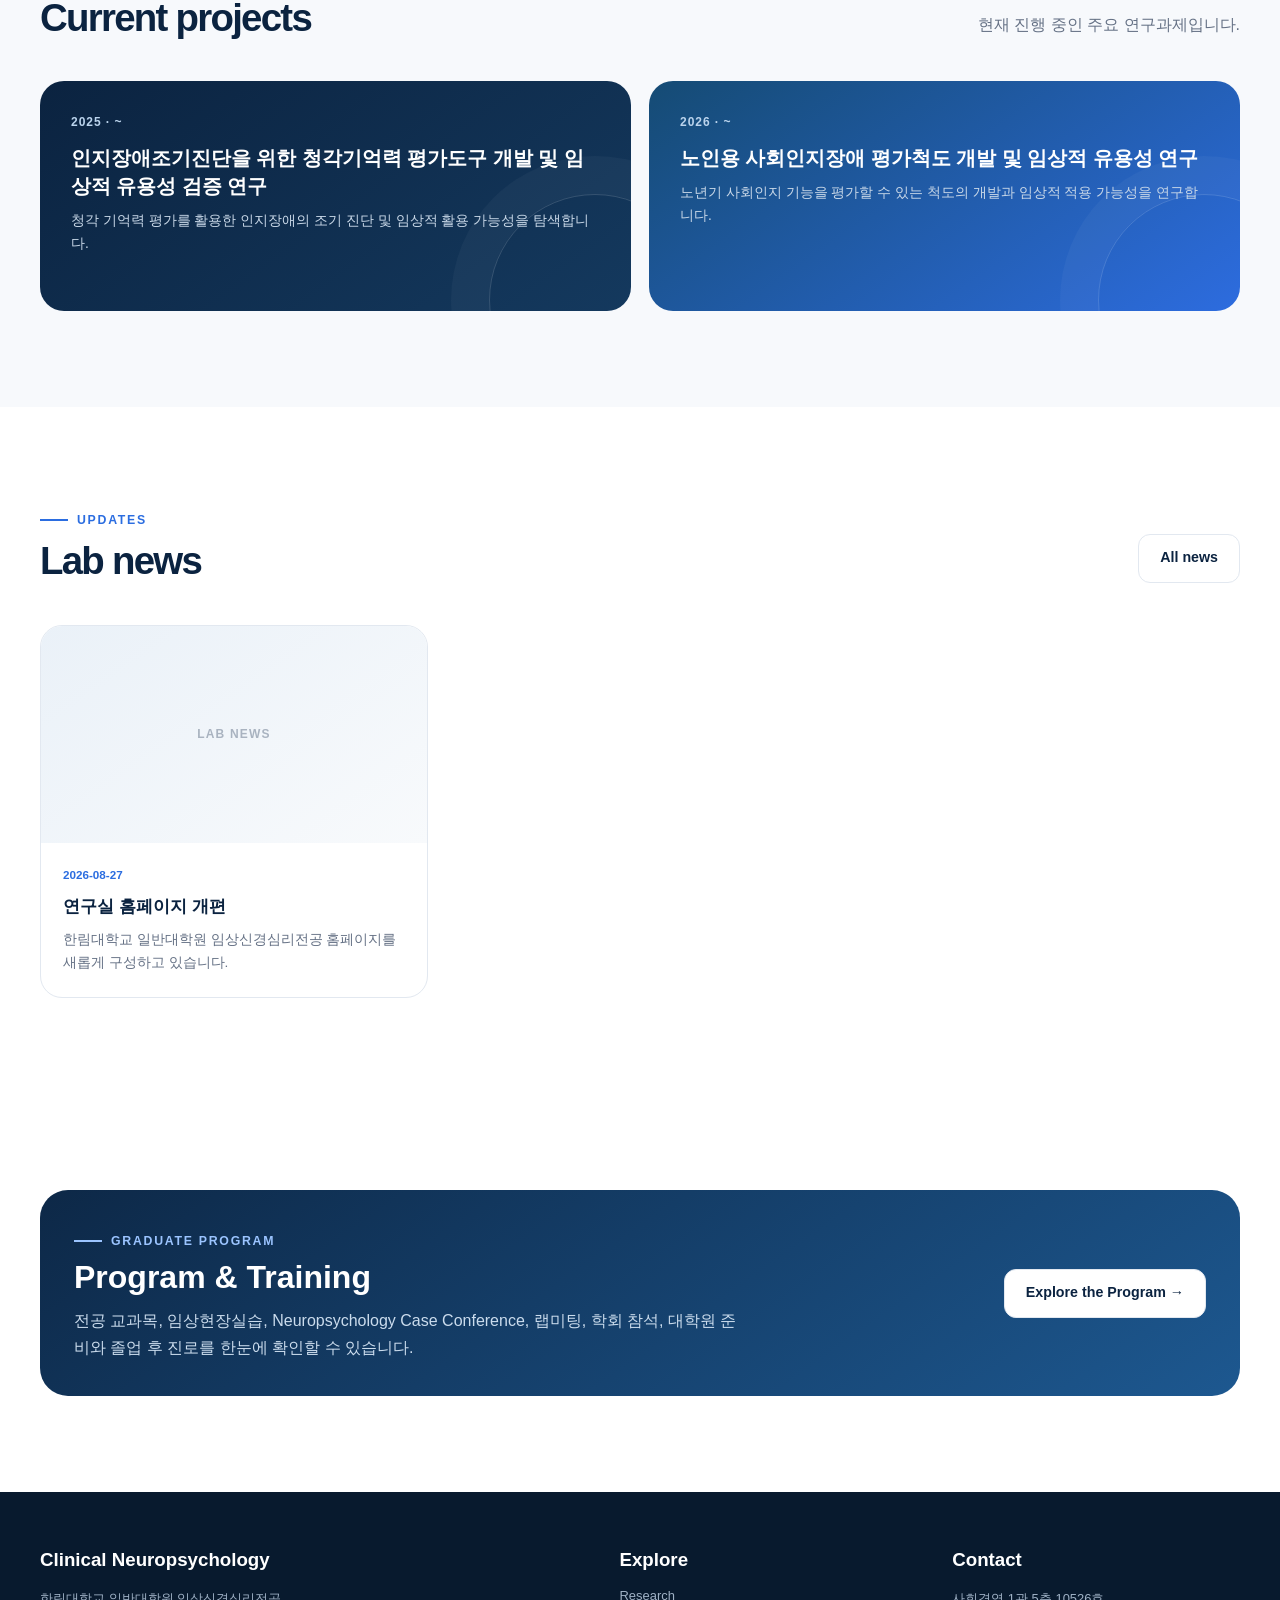
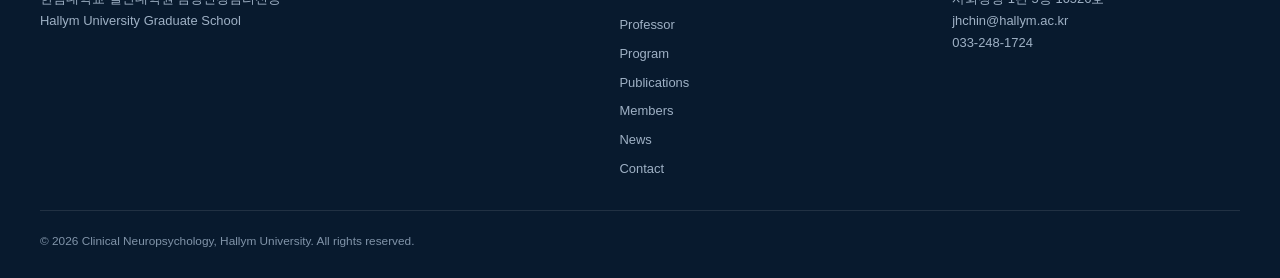
==== commit 22fc95f5: "Add files via upload" ====
--- a/index.html
+++ b/index.html
@@ -25,9 +25,9 @@
       <li><a href="professor.html" data-nav="professor">Professor</a></li>
       <li><a href="program.html" data-nav="program">Program</a></li>
       <li><a href="publications.html" data-nav="publications">Publications</a></li>
-      <li><a href="people.html" data-nav="people">People</a></li>
+      <li><a href="people.html" data-nav="people">Members</a></li>
       <li><a href="news.html" data-nav="news">News</a></li>
-      <li><a href="resources.html" data-nav="resources">Resources</a></li>
+      
       <li><a href="contact.html" data-nav="contact">Contact</a></li>
     </ul>
   </div>
@@ -86,9 +86,9 @@
           <a href="professor.html">Professor</a>
           <a href="program.html">Program</a>
           <a href="publications.html">Publications</a>
-          <a href="people.html">People</a>
+          <a href="people.html">Members</a>
           <a href="news.html">News</a>
-          <a href="resources.html">Resources</a>
+          
           <a href="contact.html">Contact</a>
         </div>
       </div>
--- a/assets/css/style.css
+++ b/assets/css/style.css
@@ -105,930 +105,54 @@
   margin-top:16px;padding-top:15px;border-top:1px solid var(--line);
   color:#536176;font-size:.84rem;line-height:1.75;white-space:normal
 }
+
 /* =========================================================
-   Layout refinement v1
-   - Consistent horizontal alignment
-   - Equal card rhythm
-   - Cleaner section heading grid
-   - Better large-screen proportions
+   MEMBERS / RESOURCES / EXTERNAL MAP UPDATE
    ========================================================= */
 
-/* Global reading rhythm */
-body{
-  word-break:keep-all;
-  overflow-wrap:break-word;
-}
-.container{
-  width:min(1240px,calc(100% - 56px));
-}
-section{
-  padding:104px 0;
-}
-
-/* Navigation */
-.nav-inner{
-  min-height:82px;
-}
-.menu{
-  gap:22px;
-}
-.menu a{
-  display:flex;
-  align-items:center;
-  min-height:82px;
-  padding:0;
-}
-.menu a.active:after{
-  bottom:17px;
-}
-
-/* Home hero: stronger left/right alignment */
-.hero-grid{
-  min-height:640px;
-  grid-template-columns:minmax(0,1.04fr) minmax(390px,.86fr);
-  gap:76px;
-  padding:76px 0;
-}
-.hero-grid > div:first-child{
-  max-width:650px;
-}
-.hero h1{
-  max-width:640px;
-  margin:17px 0 24px;
-}
-.hero .lead{
-  max-width:610px;
-  line-height:1.8;
-}
-.sublead{
-  margin-top:2px;
-}
-.visual{
+.external-map-preview{
+  position:relative;
+  height:270px;
+  margin-top:22px;
+  overflow:hidden;
+  border:1px solid var(--line);
+  border-radius:18px;
+  background:#eef3f8;
+  box-shadow:0 10px 28px rgba(11,35,64,.07);
+  cursor:zoom-in;
+}
+.external-map-preview iframe{
   width:100%;
-  max-width:470px;
-  min-height:410px;
-  justify-self:end;
-}
-
-/* Four key areas under hero */
-.stats{
-  align-items:stretch;
-}
-.stat{
-  min-height:104px;
-  display:flex;
-  flex-direction:column;
-  justify-content:center;
-  padding:24px 28px;
-}
-.stat strong{
-  line-height:1.15;
-  margin-bottom:7px;
-}
-.stat span{
-  line-height:1.35;
-}
-
-/* Section titles and their explanatory text now share a fixed grid */
-.section-head{
-  display:grid;
-  grid-template-columns:minmax(0,1fr) minmax(320px,500px);
-  align-items:start;
-  column-gap:72px;
-  row-gap:14px;
-  margin-bottom:38px;
-}
-.section-head > div{
-  min-width:0;
-}
-.section-head h2{
-  margin-top:9px;
-}
-.section-head > p{
-  justify-self:end;
-  width:100%;
-  max-width:500px;
-  padding-top:27px;
-  line-height:1.8;
-}
-
-/* Cards: identical top/bottom rhythm */
-.grid3,
-.grid2{
-  align-items:stretch;
-}
-.grid3 > .card,
-.grid2 > .card{
   height:100%;
-  display:flex;
-  flex-direction:column;
-}
-.grid3 > .card{
-  min-height:242px;
-}
-.grid2 > .card{
-  min-height:225px;
-}
-.card{
-  padding:31px 30px 29px;
-}
-.card .icon{
-  flex:0 0 auto;
-  margin-bottom:22px;
-}
-.grid3 > .card h3{
-  min-height:2.75em;
-  display:flex;
-  align-items:flex-end;
-}
-.card h3{
-  line-height:1.35;
-  margin-bottom:10px;
-}
-.card p{
-  line-height:1.7;
-}
-
-/* Project cards */
-.grid2 > .project{
-  height:100%;
-}
-.project{
-  min-height:245px;
-  display:flex;
-  flex-direction:column;
-  justify-content:flex-start;
-  padding:32px 32px 30px;
-}
-.project h3{
-  margin-top:14px;
-  margin-bottom:12px;
-  line-height:1.5;
-}
-.project p{
-  margin-top:auto;
-  line-height:1.7;
-}
-
-/* Page hero */
-.page-hero{
-  padding:92px 0 76px;
-}
-.page-hero p{
-  line-height:1.8;
-}
-
-/* Professor page */
-.pi-grid{
-  grid-template-columns:minmax(320px,.72fr) minmax(0,1.28fr);
-  gap:64px;
-}
-.pi-info{
-  min-width:0;
-}
-.info-grid{
-  align-items:stretch;
-}
-.info-box{
-  height:100%;
-}
-
-/* Publications */
-.pub{
-  grid-template-columns:94px minmax(0,1fr) auto;
-  gap:24px;
-  padding:23px 0;
-}
-.pub-title{
-  line-height:1.55;
-}
-.pub-meta{
-  margin-top:6px;
-}
-
-/* People / news */
-.member-grid,
-.news-grid{
-  align-items:stretch;
-}
-.member,
-.news-card{
-  height:100%;
-}
-.member-body,
-.news-body{
-  padding:24px;
-}
-
-/* Program page */
-.program-intro{
-  align-items:stretch;
-  gap:24px;
-}
-.definition-box,
-.assessment-box{
-  height:100%;
-}
-.training-grid{
-  align-items:stretch;
-}
-.training-card{
-  height:100%;
-  display:flex;
-  flex-direction:column;
-}
-.training-card ul{
-  margin-top:auto;
-  padding-top:13px;
-}
-.conference-panel,
-.student-panel,
-.destination{
-  height:100%;
-}
-.curriculum-table th,
-.curriculum-table td{
-  vertical-align:middle;
-  line-height:1.55;
-}
-
-/* Research topics */
-.topic-card{
-  align-items:start;
-}
-.topic-card h3{
-  line-height:1.45;
-}
-
-/* Contact */
-.contact-grid{
-  align-items:stretch;
-}
-.contact-dark,
-.route{
-  height:100%;
-}
-
-/* Footer */
-.footer-grid{
-  align-items:start;
-}
-
-/* Large desktop: keep content substantial instead of looking tiny and scattered */
-@media(min-width:1500px){
-  .container{
-    width:min(1280px,calc(100% - 80px));
-  }
-  .hero-grid{
-    min-height:660px;
-    gap:88px;
-  }
-  .visual{
-    max-width:490px;
-  }
-}
-
-/* Tablet */
-@media(max-width:1000px){
-  .container{
-    width:min(100% - 40px,1240px);
-  }
-  .hero-grid{
-    grid-template-columns:1fr;
-    gap:42px;
-  }
-  .hero-grid > div:first-child{
-    max-width:760px;
-  }
-  .visual{
-    justify-self:start;
-    max-width:560px;
-  }
-  .section-head{
-    grid-template-columns:1fr;
-    row-gap:15px;
-  }
-  .section-head > p{
-    justify-self:start;
-    max-width:700px;
-    padding-top:0;
-  }
-  .pi-grid{
-    grid-template-columns:1fr;
-    gap:38px;
-  }
-}
-
-/* Mobile */
-@media(max-width:760px){
-  .container{
-    width:min(100% - 28px,1240px);
-  }
-  section{
-    padding:70px 0;
-  }
-  .nav-inner{
-    min-height:68px;
-  }
-  .menu a{
-    min-height:auto;
-  }
-  .hero-grid{
-    padding:55px 0;
-    gap:34px;
-  }
-  .hero h1{
-    font-size:2.65rem;
-  }
-  .visual{
-    min-height:320px;
-  }
-  .stat{
-    min-height:92px;
-    padding:19px 16px;
-  }
-  .section-head{
-    margin-bottom:30px;
-  }
-  .grid3 > .card h3{
-    min-height:0;
-    display:block;
-  }
-  .grid3 > .card,
-  .grid2 > .card,
-  .project{
-    min-height:0;
-  }
-  .pub{
-    grid-template-columns:64px minmax(0,1fr);
-    gap:14px;
-  }
-}
-/* =========================================================
-   Academic alignment refinement v2
-   Inspired by clean university/lab information hierarchy
-   ========================================================= */
-
-:root{
-  --content-max:1180px;
-  --section-y:88px;
-  --heading-gap:14px;
-  --block-gap:32px;
-}
-
-/* ---------- Global text rhythm ---------- */
-body{
-  line-height:1.72;
-  letter-spacing:-0.012em;
-}
-.container{
-  width:min(var(--content-max),calc(100% - 48px));
-}
-section{
-  padding:var(--section-y) 0;
-}
-p{
-  line-height:1.75;
-}
-
-/* ---------- Header / navigation ---------- */
-.nav-inner{
-  min-height:76px;
-}
-.brand{
-  flex:0 0 auto;
-}
-.brand strong{
-  line-height:1.25;
-}
-.brand span{
-  margin-top:1px;
-  line-height:1.35;
-}
-.menu{
-  gap:20px;
-}
-.menu a{
-  min-height:76px;
-  font-size:.86rem;
-  white-space:nowrap;
-}
-.menu a.active:after{
+  border:0;
+  display:block;
+  pointer-events:none;
+}
+.external-map-preview::after{
+  content:"";
+  position:absolute;
+  inset:0;
+  background:linear-gradient(to top,rgba(8,26,46,.10),transparent 42%);
+  pointer-events:none;
+}
+.map-open-button{
+  position:absolute;
+  right:14px;
   bottom:14px;
-}
-
-/* ---------- Hero ----------
-   Keep the text and visual on one stable baseline.
-*/
-.hero-grid{
-  min-height:590px;
-  grid-template-columns:minmax(0,1.08fr) minmax(360px,.82fr);
-  gap:68px;
-  padding:66px 0;
-}
-.hero-grid > div:first-child{
-  max-width:620px;
-}
-.hero .eyebrow{
-  margin-bottom:0;
-}
-.hero h1{
-  max-width:610px;
-  font-size:clamp(3rem,4.55vw,4.65rem);
-  line-height:1.04;
-  margin:16px 0 20px;
-}
-.hero .lead{
-  max-width:590px;
-  margin-bottom:8px;
-  line-height:1.72;
-}
-.sublead{
-  margin:0 0 26px;
-  line-height:1.55;
-}
-.actions{
-  margin-top:0;
-}
-.visual{
-  max-width:455px;
-  min-height:390px;
-  justify-self:end;
-  align-self:center;
-}
-
-/* ---------- Key areas ----------
-   Same text baseline and same amount of internal whitespace.
-*/
-.stat{
-  min-height:96px;
-  padding:22px 26px;
-  justify-content:center;
-}
-.stat strong{
-  font-size:1.3rem;
-  margin-bottom:5px;
-}
-.stat span{
-  line-height:1.35;
-}
-
-/* ---------- Section heading system ----------
-   IMPORTANT: title + description are one vertical block.
-   This removes the 'left title / right floating paragraph' feeling.
-*/
-.section-head{
-  display:block;
-  margin-bottom:34px;
-  max-width:760px;
-}
-.section-head > div{
-  width:100%;
-}
-.section-head .eyebrow{
-  margin-bottom:0;
-}
-.section-head h2{
-  margin:9px 0 0;
-  font-size:clamp(2rem,2.8vw,2.8rem);
-  line-height:1.13;
-  letter-spacing:-.04em;
-}
-.section-head > p{
-  width:auto;
-  max-width:680px;
-  padding-top:0;
-  margin:15px 0 0;
-  line-height:1.72;
-  color:#6a7688;
-}
-
-/* Right-side button can sit separately without disturbing text hierarchy */
-.section-head > a.btn{
-  margin-top:18px;
-}
-
-/* ---------- Card systems ---------- */
-.grid3,
-.grid2,
-.member-grid,
-.news-grid{
-  gap:20px;
-}
-.card{
-  padding:28px 28px 27px;
-}
-.grid3 > .card{
-  min-height:224px;
-}
-.grid2 > .card{
-  min-height:214px;
-}
-.card .icon{
-  margin-bottom:20px;
-}
-.grid3 > .card h3{
-  min-height:2.65em;
-  align-items:flex-start;
-}
-.card h3{
-  font-size:1.12rem;
-  line-height:1.4;
-  margin-bottom:9px;
-}
-.card p{
-  font-size:.88rem;
-  line-height:1.7;
-}
-
-/* ---------- Current projects ---------- */
-.project{
-  min-height:230px;
-  padding:29px 30px 27px;
-}
-.project .meta{
-  margin-bottom:10px;
-}
-.project h3{
-  margin:0 0 13px;
-  line-height:1.48;
-  font-size:1.14rem;
-}
-.project p{
-  margin-top:auto;
-  font-size:.84rem;
-  line-height:1.68;
-}
-
-/* ---------- Page hero ----------
-   Same vertical rhythm on Research / Program / Professor / etc.
-*/
-.page-hero{
-  padding:76px 0 62px;
-}
-.page-hero .container{
-  max-width:var(--content-max);
-}
-.page-hero h1{
-  margin:11px 0 13px;
-  font-size:clamp(2.55rem,4.4vw,4.25rem);
-}
-.page-hero p{
-  max-width:680px;
-  line-height:1.72;
-}
-
-/* ---------- Professor ---------- */
-.pi-grid{
-  grid-template-columns:minmax(300px,380px) minmax(0,1fr);
-  gap:58px;
-}
-.pi-photo{
-  max-width:380px;
-}
-.pi-info h2{
-  margin:10px 0 5px;
-}
-.en-name{
-  margin-bottom:13px;
-}
-.position{
-  margin-bottom:21px;
-}
-.info-grid{
-  gap:16px;
-}
-.info-box{
-  padding:20px 21px;
-}
-
-/* ---------- Publications ---------- */
-.toolbar{
-  margin-bottom:22px;
-}
-.pub{
-  grid-template-columns:86px minmax(0,1fr) auto;
-  padding:20px 0;
-}
-.pub-title{
-  line-height:1.5;
-}
-.pub-meta{
-  margin-top:5px;
-}
-
-/* ---------- Program page ---------- */
-.program-intro{
-  grid-template-columns:1fr 1fr;
-  gap:20px;
-}
-.definition-box,
-.assessment-box{
-  padding:29px;
-}
-.definition-box h2{
-  margin:9px 0 14px;
-  font-size:1.75rem;
-}
-.two-list{
-  gap:14px;
-  margin-top:18px;
-}
-.list-panel{
-  padding:16px;
-}
-.training-grid{
-  gap:18px;
-}
-.training-card{
-  padding:24px;
-}
-.conference-grid{
-  gap:18px;
-}
-.students-grid{
-  gap:20px;
-}
-.student-panel{
-  padding:25px;
-}
-.pathway{
-  gap:12px;
-}
-.path-step{
-  min-height:104px;
-  padding:18px 13px;
-}
-.destination-grid{
-  gap:12px;
-  margin-top:22px;
-}
-.destination{
-  padding:19px;
-}
-
-/* ---------- Research topic list ---------- */
-.topic-list{
-  gap:14px;
-}
-.topic-card{
-  padding:21px 22px;
-  gap:16px;
-}
-.topic-card h3{
-  margin-bottom:6px;
-}
-
-/* ---------- People / News ---------- */
-.member-body,
-.news-body{
-  padding:22px;
-}
-.member h3,
-.news-card h3{
-  line-height:1.4;
-}
-.news-card h3{
-  margin:7px 0 8px;
-}
-
-/* ---------- Contact ---------- */
-.contact-grid{
-  gap:22px;
-}
-.contact-dark,
-.route{
-  padding:31px;
-}
-
-/* ---------- Footer ---------- */
-footer{
-  padding-top:46px;
-}
-.footer-grid{
-  gap:40px;
-}
-.copyright{
-  margin-top:26px;
-}
-
-/* ---------- Large desktop ---------- */
-@media(min-width:1450px){
-  .container{
-    width:min(1220px,calc(100% - 72px));
-  }
-  .hero-grid{
-    min-height:610px;
-  }
-}
-
-/* ---------- Tablet ---------- */
-@media(max-width:1000px){
-  :root{
-    --section-y:76px;
-  }
-  .container{
-    width:min(100% - 40px,var(--content-max));
-  }
-  .hero-grid{
-    grid-template-columns:1fr;
-    min-height:auto;
-    gap:38px;
-    padding:58px 0 62px;
-  }
-  .hero-grid > div:first-child{
-    max-width:680px;
-  }
-  .visual{
-    justify-self:start;
-    max-width:500px;
-  }
-  .section-head{
-    max-width:720px;
-  }
-  .pi-grid{
-    grid-template-columns:1fr;
-    gap:34px;
-  }
-  .pi-photo{
-    max-width:360px;
-  }
-}
-
-/* ---------- Mobile ---------- */
-@media(max-width:760px){
-  :root{
-    --section-y:64px;
-  }
-  .container{
-    width:min(100% - 28px,var(--content-max));
-  }
-  .nav-inner{
-    min-height:66px;
-  }
-  .hero-grid{
-    padding:50px 0 54px;
-    gap:30px;
-  }
-  .hero h1{
-    font-size:2.52rem;
-    line-height:1.06;
-  }
-  .visual{
-    min-height:300px;
-  }
-  .section-head{
-    margin-bottom:27px;
-  }
-  .section-head h2{
-    font-size:2rem;
-  }
-  .section-head > p{
-    margin-top:12px;
-  }
-  .grid3,
-  .grid2,
-  .member-grid,
-  .news-grid{
-    gap:14px;
-  }
-  .card,
-  .project{
-    padding:23px;
-  }
-  .program-intro{
-    grid-template-columns:1fr;
-  }
-}
-/* =========================================================
-   FINAL CONSISTENCY PACK
-   ========================================================= */
-
-/* 1) Unified academic hierarchy: title -> description -> content */
-.section-head{
-  max-width:760px !important;
-  display:block !important;
-  margin-bottom:32px !important;
-}
-.section-head > p{
-  max-width:680px !important;
-  margin:13px 0 0 !important;
-  padding-top:0 !important;
-  justify-self:start !important;
-}
-
-/* Buttons that live inside section headings stay below text */
-.section-head > a.btn{
-  margin-top:18px;
-}
-
-/* 2) Tighter, more even vertical spacing across the site */
-section{
-  padding-top:84px;
-  padding-bottom:84px;
-}
-.hero + .stats-wrap{
-  margin-top:0;
-}
-.program-promo{
-  margin-top:0;
-}
-
-/* 3) Consistent equal-height card rhythm */
-.grid3,
-.grid2,
-.member-grid,
-.news-grid,
-.training-grid,
-.destination-grid{
-  align-items:stretch;
-}
-.card,
-.project,
-.member,
-.news-card,
-.training-card,
-.destination{
-  height:100%;
-}
-
-/* 4) Home: single news card should not look stranded */
-#home-news:has(.news-card:only-child){
-  grid-template-columns:minmax(280px,360px);
-}
-#home-news:has(.news-card:only-child) .news-card{
-  max-width:360px;
-}
-
-/* 5) Empty-state pages: center the message in the available width */
-.member-grid > .empty,
-.resource-list > .empty{
-  width:min(100%,760px);
-  margin:0 auto;
-}
-.member-grid > .empty{
-  grid-column:1 / -1;
-}
-
-/* 6) Footer is identical on every page and slightly denser */
-.footer-grid{
-  grid-template-columns:1.35fr .8fr .75fr;
-  gap:46px;
-}
-.footer-links{
-  grid-template-columns:1fr 1fr;
-  column-gap:24px;
-  row-gap:6px;
-}
-
-/* 7) Contact panel alignment */
-.contact-grid{
-  grid-template-columns:minmax(280px,.72fr) minmax(0,1.28fr);
-  align-items:stretch;
-}
-.contact-dark,
-.route{
-  height:100%;
-}
-
-/* 8) Interactive map preview */
-.map-interactive{
-  position:relative;
-  cursor:zoom-in;
-  isolation:isolate;
-}
-.map-interactive img{
-  transition:transform .28s ease,filter .28s ease;
-}
-.map-interactive:hover img{
-  transform:scale(1.025);
-  filter:brightness(.96);
-}
-.map-hover-label{
-  position:absolute;
-  right:12px;
-  bottom:12px;
-  padding:8px 11px;
-  border-radius:10px;
-  background:rgba(8,26,46,.88);
-  color:white;
-  font-size:.72rem;
+  z-index:2;
+  border:0;
+  border-radius:11px;
+  padding:10px 14px;
+  background:rgba(8,26,46,.92);
+  color:#fff;
+  font-size:.76rem;
   font-weight:800;
-  opacity:0;
-  transform:translateY(4px);
-  transition:.2s;
-  pointer-events:none;
-}
-.map-interactive:hover .map-hover-label,
-.map-interactive:focus .map-hover-label{
-  opacity:1;
-  transform:translateY(0);
-}
-
-/* 9) Full-screen map viewer */
-body.map-open{
-  overflow:hidden;
-}
+  cursor:pointer;
+  box-shadow:0 8px 20px rgba(8,26,46,.20);
+}
+.map-open-button:hover{background:#0b2340}
+
+body.map-open{overflow:hidden}
 .map-modal{
   position:fixed;
   inset:0;
@@ -1038,22 +162,20 @@
   justify-content:center;
   padding:28px;
 }
-.map-modal.open{
-  display:flex;
-}
+.map-modal.open{display:flex}
 .map-modal-backdrop{
   position:absolute;
   inset:0;
   background:rgba(3,14,27,.76);
   backdrop-filter:blur(6px);
 }
-.map-modal-panel{
+.external-map-panel{
   position:relative;
   z-index:1;
-  width:min(1180px,96vw);
-  height:min(760px,90vh);
+  width:min(1240px,96vw);
+  height:min(820px,92vh);
   display:grid;
-  grid-template-rows:auto minmax(0,1fr) auto;
+  grid-template-rows:auto minmax(0,1fr);
   background:#fff;
   border-radius:22px;
   overflow:hidden;
@@ -1079,85 +201,36 @@
   color:var(--muted);
   font-size:.76rem;
 }
-.map-stage{
-  position:relative;
-  overflow:hidden;
-  background:#edf2f7;
-  display:flex;
-  align-items:center;
-  justify-content:center;
-}
-.map-stage img{
-  max-width:100%;
-  max-height:100%;
-  width:auto;
-  height:auto;
-  user-select:none;
-  touch-action:none;
-  transform-origin:center center;
-  cursor:grab;
-  transition:transform .08s linear;
-}
-.map-stage img.dragging{
-  cursor:grabbing;
-  transition:none;
-}
-.map-controls{
-  display:flex;
-  align-items:center;
-  justify-content:center;
-  gap:8px;
-  padding:12px;
-  border-top:1px solid var(--line);
-  background:#fff;
-}
-.map-control{
-  min-width:42px;
+.map-control.close{
+  flex:0 0 42px;
+  width:42px;
   height:40px;
-  padding:0 12px;
   border:1px solid var(--line);
   border-radius:10px;
   background:#fff;
   color:var(--navy);
-  font-weight:850;
+  font-size:1.35rem;
+  font-weight:800;
   cursor:pointer;
 }
-.map-control:hover{
-  border-color:#a8c5ed;
-  background:var(--sky);
-}
-.map-control.reset{
-  min-width:72px;
-  font-size:.78rem;
-}
-.map-control.close{
-  flex:0 0 42px;
-  font-size:1.35rem;
-}
-
-/* 10) Smaller screens */
-@media(max-width:1000px){
-  .footer-links{
-    grid-template-columns:1fr;
-  }
-  .contact-grid{
-    grid-template-columns:1fr;
-  }
-}
+.external-map-large{
+  min-height:0;
+  background:#edf2f7;
+}
+.external-map-large iframe{
+  width:100%;
+  height:100%;
+  border:0;
+  display:block;
+}
+
 @media(max-width:760px){
-  section{
-    padding-top:64px;
-    padding-bottom:64px;
-  }
-  .map-modal{
-    padding:12px;
-  }
-  .map-modal-panel{
+  .external-map-preview{height:230px}
+  .map-modal{padding:12px}
+  .external-map-panel{
     width:100%;
-    height:88vh;
+    height:90vh;
     border-radius:17px;
   }
-  .map-modal-header span{
-    display:none;
-  }
-}
+  .map-modal-header span{display:none}
+}
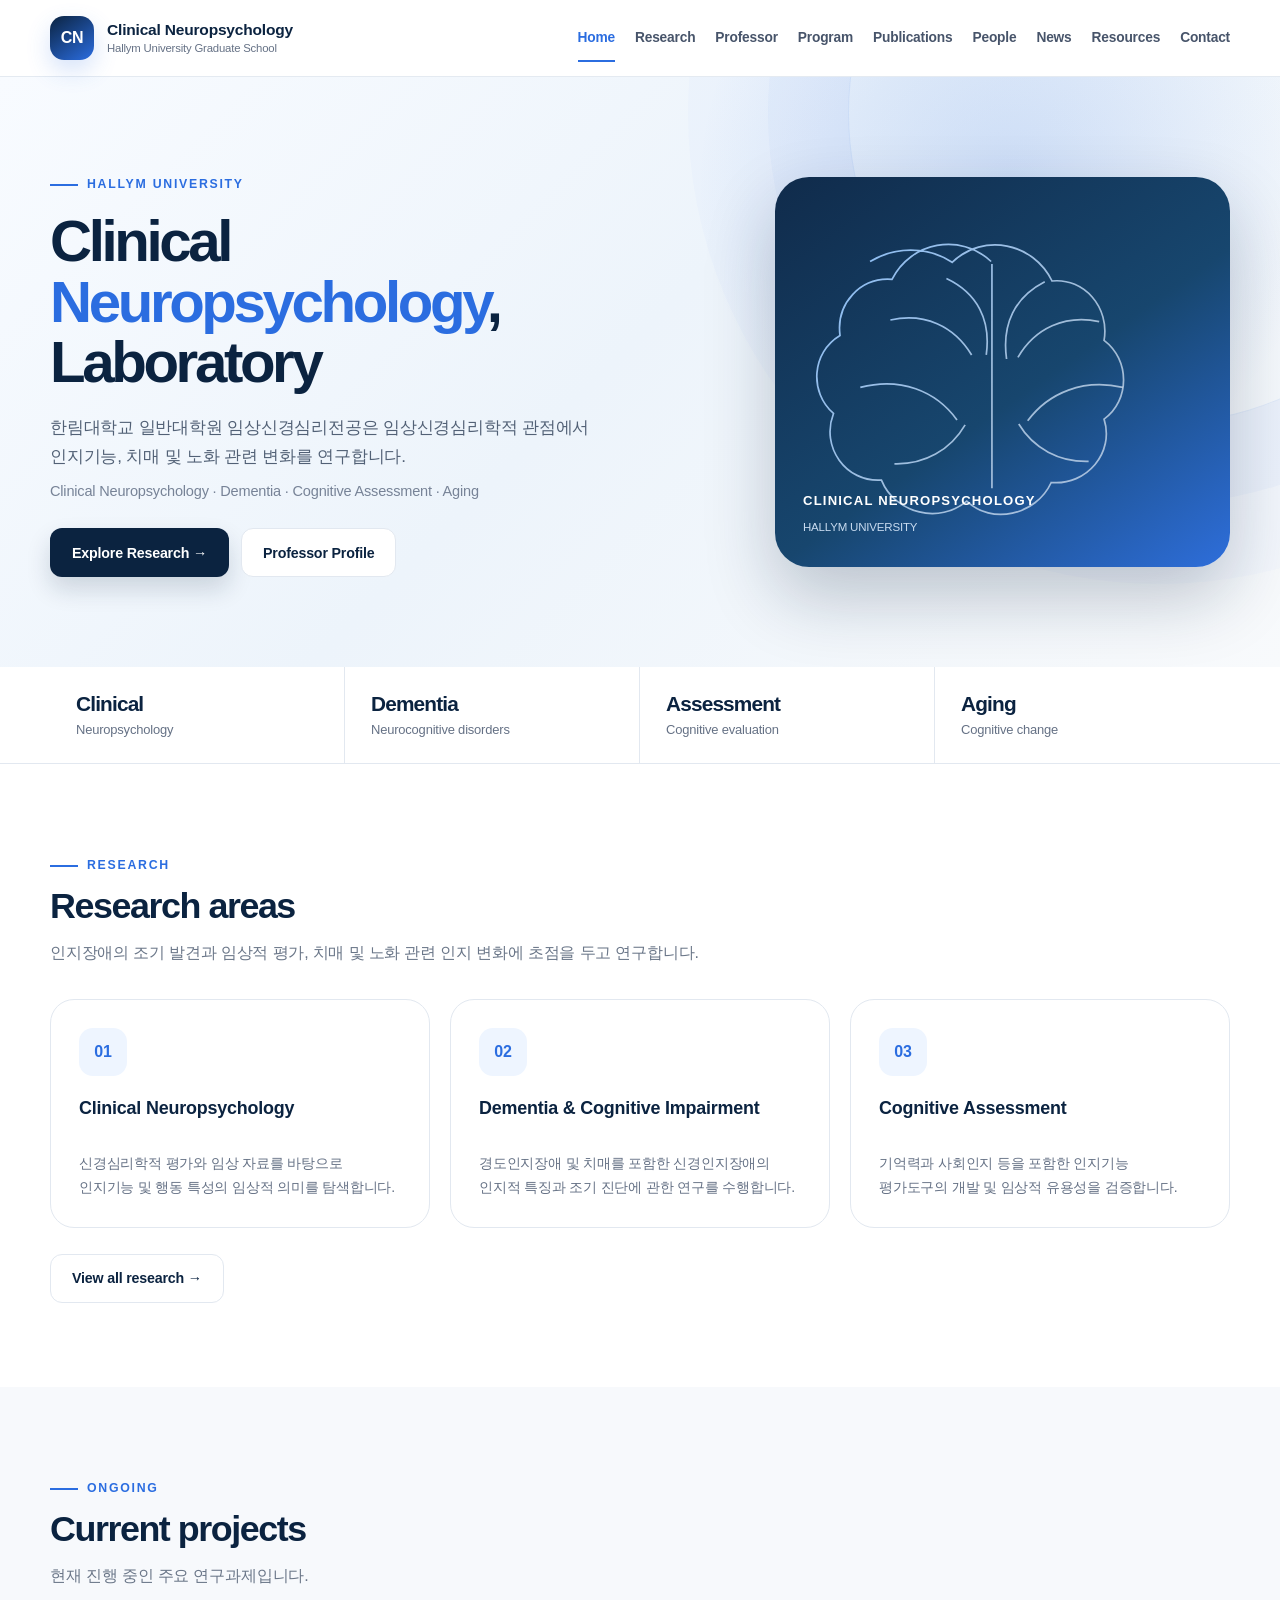
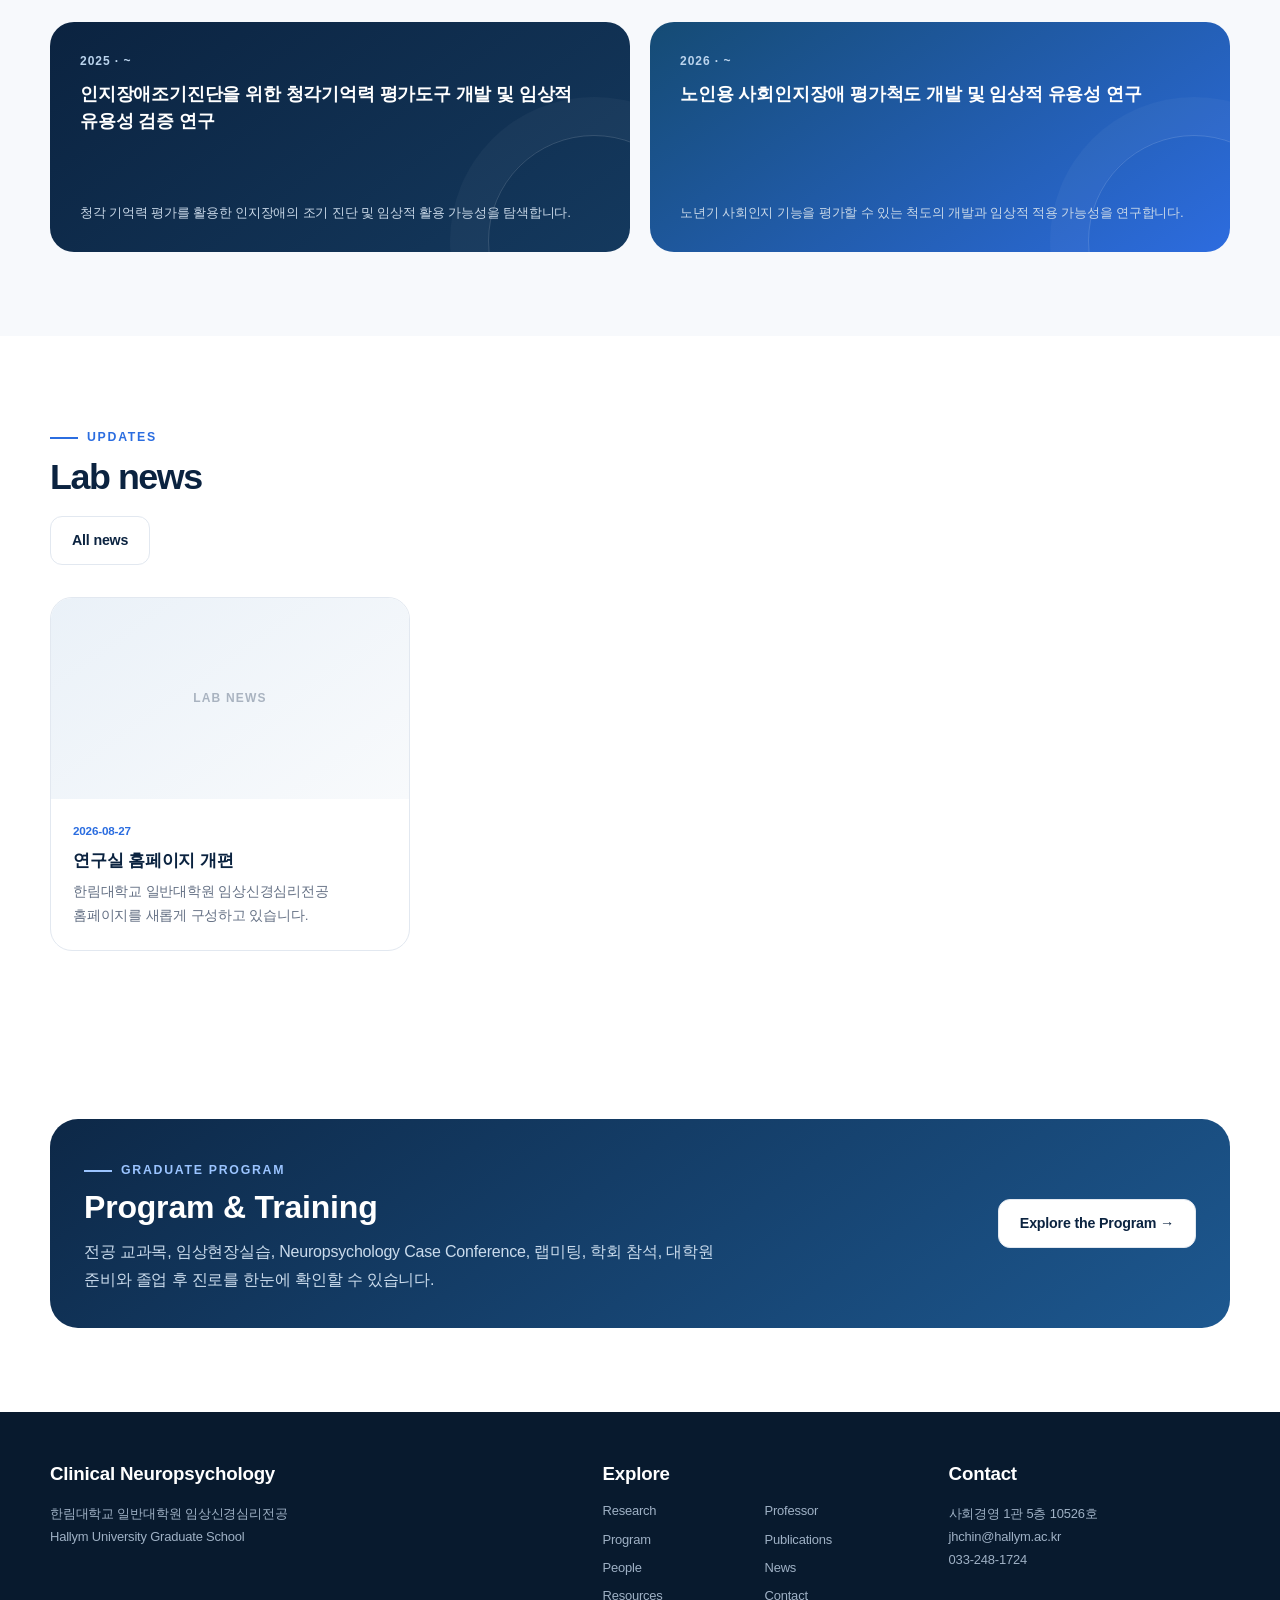
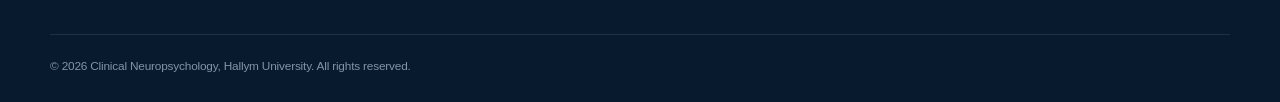
==== commit 65d3273b: "Add files via upload" ====
--- a/index.html
+++ b/index.html
@@ -25,9 +25,9 @@
       <li><a href="professor.html" data-nav="professor">Professor</a></li>
       <li><a href="program.html" data-nav="program">Program</a></li>
       <li><a href="publications.html" data-nav="publications">Publications</a></li>
-      <li><a href="people.html" data-nav="people">Members</a></li>
+      <li><a href="people.html" data-nav="people">People</a></li>
       <li><a href="news.html" data-nav="news">News</a></li>
-      
+      <li><a href="resources.html" data-nav="resources">Resources</a></li>
       <li><a href="contact.html" data-nav="contact">Contact</a></li>
     </ul>
   </div>
@@ -86,9 +86,9 @@
           <a href="professor.html">Professor</a>
           <a href="program.html">Program</a>
           <a href="publications.html">Publications</a>
-          <a href="people.html">Members</a>
+          <a href="people.html">People</a>
           <a href="news.html">News</a>
-          
+          <a href="resources.html">Resources</a>
           <a href="contact.html">Contact</a>
         </div>
       </div>
--- a/assets/css/style.css
+++ b/assets/css/style.css
@@ -105,54 +105,930 @@
   margin-top:16px;padding-top:15px;border-top:1px solid var(--line);
   color:#536176;font-size:.84rem;line-height:1.75;white-space:normal
 }
-
 /* =========================================================
-   MEMBERS / RESOURCES / EXTERNAL MAP UPDATE
+   Layout refinement v1
+   - Consistent horizontal alignment
+   - Equal card rhythm
+   - Cleaner section heading grid
+   - Better large-screen proportions
    ========================================================= */
 
-.external-map-preview{
+/* Global reading rhythm */
+body{
+  word-break:keep-all;
+  overflow-wrap:break-word;
+}
+.container{
+  width:min(1240px,calc(100% - 56px));
+}
+section{
+  padding:104px 0;
+}
+
+/* Navigation */
+.nav-inner{
+  min-height:82px;
+}
+.menu{
+  gap:22px;
+}
+.menu a{
+  display:flex;
+  align-items:center;
+  min-height:82px;
+  padding:0;
+}
+.menu a.active:after{
+  bottom:17px;
+}
+
+/* Home hero: stronger left/right alignment */
+.hero-grid{
+  min-height:640px;
+  grid-template-columns:minmax(0,1.04fr) minmax(390px,.86fr);
+  gap:76px;
+  padding:76px 0;
+}
+.hero-grid > div:first-child{
+  max-width:650px;
+}
+.hero h1{
+  max-width:640px;
+  margin:17px 0 24px;
+}
+.hero .lead{
+  max-width:610px;
+  line-height:1.8;
+}
+.sublead{
+  margin-top:2px;
+}
+.visual{
+  width:100%;
+  max-width:470px;
+  min-height:410px;
+  justify-self:end;
+}
+
+/* Four key areas under hero */
+.stats{
+  align-items:stretch;
+}
+.stat{
+  min-height:104px;
+  display:flex;
+  flex-direction:column;
+  justify-content:center;
+  padding:24px 28px;
+}
+.stat strong{
+  line-height:1.15;
+  margin-bottom:7px;
+}
+.stat span{
+  line-height:1.35;
+}
+
+/* Section titles and their explanatory text now share a fixed grid */
+.section-head{
+  display:grid;
+  grid-template-columns:minmax(0,1fr) minmax(320px,500px);
+  align-items:start;
+  column-gap:72px;
+  row-gap:14px;
+  margin-bottom:38px;
+}
+.section-head > div{
+  min-width:0;
+}
+.section-head h2{
+  margin-top:9px;
+}
+.section-head > p{
+  justify-self:end;
+  width:100%;
+  max-width:500px;
+  padding-top:27px;
+  line-height:1.8;
+}
+
+/* Cards: identical top/bottom rhythm */
+.grid3,
+.grid2{
+  align-items:stretch;
+}
+.grid3 > .card,
+.grid2 > .card{
+  height:100%;
+  display:flex;
+  flex-direction:column;
+}
+.grid3 > .card{
+  min-height:242px;
+}
+.grid2 > .card{
+  min-height:225px;
+}
+.card{
+  padding:31px 30px 29px;
+}
+.card .icon{
+  flex:0 0 auto;
+  margin-bottom:22px;
+}
+.grid3 > .card h3{
+  min-height:2.75em;
+  display:flex;
+  align-items:flex-end;
+}
+.card h3{
+  line-height:1.35;
+  margin-bottom:10px;
+}
+.card p{
+  line-height:1.7;
+}
+
+/* Project cards */
+.grid2 > .project{
+  height:100%;
+}
+.project{
+  min-height:245px;
+  display:flex;
+  flex-direction:column;
+  justify-content:flex-start;
+  padding:32px 32px 30px;
+}
+.project h3{
+  margin-top:14px;
+  margin-bottom:12px;
+  line-height:1.5;
+}
+.project p{
+  margin-top:auto;
+  line-height:1.7;
+}
+
+/* Page hero */
+.page-hero{
+  padding:92px 0 76px;
+}
+.page-hero p{
+  line-height:1.8;
+}
+
+/* Professor page */
+.pi-grid{
+  grid-template-columns:minmax(320px,.72fr) minmax(0,1.28fr);
+  gap:64px;
+}
+.pi-info{
+  min-width:0;
+}
+.info-grid{
+  align-items:stretch;
+}
+.info-box{
+  height:100%;
+}
+
+/* Publications */
+.pub{
+  grid-template-columns:94px minmax(0,1fr) auto;
+  gap:24px;
+  padding:23px 0;
+}
+.pub-title{
+  line-height:1.55;
+}
+.pub-meta{
+  margin-top:6px;
+}
+
+/* People / news */
+.member-grid,
+.news-grid{
+  align-items:stretch;
+}
+.member,
+.news-card{
+  height:100%;
+}
+.member-body,
+.news-body{
+  padding:24px;
+}
+
+/* Program page */
+.program-intro{
+  align-items:stretch;
+  gap:24px;
+}
+.definition-box,
+.assessment-box{
+  height:100%;
+}
+.training-grid{
+  align-items:stretch;
+}
+.training-card{
+  height:100%;
+  display:flex;
+  flex-direction:column;
+}
+.training-card ul{
+  margin-top:auto;
+  padding-top:13px;
+}
+.conference-panel,
+.student-panel,
+.destination{
+  height:100%;
+}
+.curriculum-table th,
+.curriculum-table td{
+  vertical-align:middle;
+  line-height:1.55;
+}
+
+/* Research topics */
+.topic-card{
+  align-items:start;
+}
+.topic-card h3{
+  line-height:1.45;
+}
+
+/* Contact */
+.contact-grid{
+  align-items:stretch;
+}
+.contact-dark,
+.route{
+  height:100%;
+}
+
+/* Footer */
+.footer-grid{
+  align-items:start;
+}
+
+/* Large desktop: keep content substantial instead of looking tiny and scattered */
+@media(min-width:1500px){
+  .container{
+    width:min(1280px,calc(100% - 80px));
+  }
+  .hero-grid{
+    min-height:660px;
+    gap:88px;
+  }
+  .visual{
+    max-width:490px;
+  }
+}
+
+/* Tablet */
+@media(max-width:1000px){
+  .container{
+    width:min(100% - 40px,1240px);
+  }
+  .hero-grid{
+    grid-template-columns:1fr;
+    gap:42px;
+  }
+  .hero-grid > div:first-child{
+    max-width:760px;
+  }
+  .visual{
+    justify-self:start;
+    max-width:560px;
+  }
+  .section-head{
+    grid-template-columns:1fr;
+    row-gap:15px;
+  }
+  .section-head > p{
+    justify-self:start;
+    max-width:700px;
+    padding-top:0;
+  }
+  .pi-grid{
+    grid-template-columns:1fr;
+    gap:38px;
+  }
+}
+
+/* Mobile */
+@media(max-width:760px){
+  .container{
+    width:min(100% - 28px,1240px);
+  }
+  section{
+    padding:70px 0;
+  }
+  .nav-inner{
+    min-height:68px;
+  }
+  .menu a{
+    min-height:auto;
+  }
+  .hero-grid{
+    padding:55px 0;
+    gap:34px;
+  }
+  .hero h1{
+    font-size:2.65rem;
+  }
+  .visual{
+    min-height:320px;
+  }
+  .stat{
+    min-height:92px;
+    padding:19px 16px;
+  }
+  .section-head{
+    margin-bottom:30px;
+  }
+  .grid3 > .card h3{
+    min-height:0;
+    display:block;
+  }
+  .grid3 > .card,
+  .grid2 > .card,
+  .project{
+    min-height:0;
+  }
+  .pub{
+    grid-template-columns:64px minmax(0,1fr);
+    gap:14px;
+  }
+}
+/* =========================================================
+   Academic alignment refinement v2
+   Inspired by clean university/lab information hierarchy
+   ========================================================= */
+
+:root{
+  --content-max:1180px;
+  --section-y:88px;
+  --heading-gap:14px;
+  --block-gap:32px;
+}
+
+/* ---------- Global text rhythm ---------- */
+body{
+  line-height:1.72;
+  letter-spacing:-0.012em;
+}
+.container{
+  width:min(var(--content-max),calc(100% - 48px));
+}
+section{
+  padding:var(--section-y) 0;
+}
+p{
+  line-height:1.75;
+}
+
+/* ---------- Header / navigation ---------- */
+.nav-inner{
+  min-height:76px;
+}
+.brand{
+  flex:0 0 auto;
+}
+.brand strong{
+  line-height:1.25;
+}
+.brand span{
+  margin-top:1px;
+  line-height:1.35;
+}
+.menu{
+  gap:20px;
+}
+.menu a{
+  min-height:76px;
+  font-size:.86rem;
+  white-space:nowrap;
+}
+.menu a.active:after{
+  bottom:14px;
+}
+
+/* ---------- Hero ----------
+   Keep the text and visual on one stable baseline.
+*/
+.hero-grid{
+  min-height:590px;
+  grid-template-columns:minmax(0,1.08fr) minmax(360px,.82fr);
+  gap:68px;
+  padding:66px 0;
+}
+.hero-grid > div:first-child{
+  max-width:620px;
+}
+.hero .eyebrow{
+  margin-bottom:0;
+}
+.hero h1{
+  max-width:610px;
+  font-size:clamp(3rem,4.55vw,4.65rem);
+  line-height:1.04;
+  margin:16px 0 20px;
+}
+.hero .lead{
+  max-width:590px;
+  margin-bottom:8px;
+  line-height:1.72;
+}
+.sublead{
+  margin:0 0 26px;
+  line-height:1.55;
+}
+.actions{
+  margin-top:0;
+}
+.visual{
+  max-width:455px;
+  min-height:390px;
+  justify-self:end;
+  align-self:center;
+}
+
+/* ---------- Key areas ----------
+   Same text baseline and same amount of internal whitespace.
+*/
+.stat{
+  min-height:96px;
+  padding:22px 26px;
+  justify-content:center;
+}
+.stat strong{
+  font-size:1.3rem;
+  margin-bottom:5px;
+}
+.stat span{
+  line-height:1.35;
+}
+
+/* ---------- Section heading system ----------
+   IMPORTANT: title + description are one vertical block.
+   This removes the 'left title / right floating paragraph' feeling.
+*/
+.section-head{
+  display:block;
+  margin-bottom:34px;
+  max-width:760px;
+}
+.section-head > div{
+  width:100%;
+}
+.section-head .eyebrow{
+  margin-bottom:0;
+}
+.section-head h2{
+  margin:9px 0 0;
+  font-size:clamp(2rem,2.8vw,2.8rem);
+  line-height:1.13;
+  letter-spacing:-.04em;
+}
+.section-head > p{
+  width:auto;
+  max-width:680px;
+  padding-top:0;
+  margin:15px 0 0;
+  line-height:1.72;
+  color:#6a7688;
+}
+
+/* Right-side button can sit separately without disturbing text hierarchy */
+.section-head > a.btn{
+  margin-top:18px;
+}
+
+/* ---------- Card systems ---------- */
+.grid3,
+.grid2,
+.member-grid,
+.news-grid{
+  gap:20px;
+}
+.card{
+  padding:28px 28px 27px;
+}
+.grid3 > .card{
+  min-height:224px;
+}
+.grid2 > .card{
+  min-height:214px;
+}
+.card .icon{
+  margin-bottom:20px;
+}
+.grid3 > .card h3{
+  min-height:2.65em;
+  align-items:flex-start;
+}
+.card h3{
+  font-size:1.12rem;
+  line-height:1.4;
+  margin-bottom:9px;
+}
+.card p{
+  font-size:.88rem;
+  line-height:1.7;
+}
+
+/* ---------- Current projects ---------- */
+.project{
+  min-height:230px;
+  padding:29px 30px 27px;
+}
+.project .meta{
+  margin-bottom:10px;
+}
+.project h3{
+  margin:0 0 13px;
+  line-height:1.48;
+  font-size:1.14rem;
+}
+.project p{
+  margin-top:auto;
+  font-size:.84rem;
+  line-height:1.68;
+}
+
+/* ---------- Page hero ----------
+   Same vertical rhythm on Research / Program / Professor / etc.
+*/
+.page-hero{
+  padding:76px 0 62px;
+}
+.page-hero .container{
+  max-width:var(--content-max);
+}
+.page-hero h1{
+  margin:11px 0 13px;
+  font-size:clamp(2.55rem,4.4vw,4.25rem);
+}
+.page-hero p{
+  max-width:680px;
+  line-height:1.72;
+}
+
+/* ---------- Professor ---------- */
+.pi-grid{
+  grid-template-columns:minmax(300px,380px) minmax(0,1fr);
+  gap:58px;
+}
+.pi-photo{
+  max-width:380px;
+}
+.pi-info h2{
+  margin:10px 0 5px;
+}
+.en-name{
+  margin-bottom:13px;
+}
+.position{
+  margin-bottom:21px;
+}
+.info-grid{
+  gap:16px;
+}
+.info-box{
+  padding:20px 21px;
+}
+
+/* ---------- Publications ---------- */
+.toolbar{
+  margin-bottom:22px;
+}
+.pub{
+  grid-template-columns:86px minmax(0,1fr) auto;
+  padding:20px 0;
+}
+.pub-title{
+  line-height:1.5;
+}
+.pub-meta{
+  margin-top:5px;
+}
+
+/* ---------- Program page ---------- */
+.program-intro{
+  grid-template-columns:1fr 1fr;
+  gap:20px;
+}
+.definition-box,
+.assessment-box{
+  padding:29px;
+}
+.definition-box h2{
+  margin:9px 0 14px;
+  font-size:1.75rem;
+}
+.two-list{
+  gap:14px;
+  margin-top:18px;
+}
+.list-panel{
+  padding:16px;
+}
+.training-grid{
+  gap:18px;
+}
+.training-card{
+  padding:24px;
+}
+.conference-grid{
+  gap:18px;
+}
+.students-grid{
+  gap:20px;
+}
+.student-panel{
+  padding:25px;
+}
+.pathway{
+  gap:12px;
+}
+.path-step{
+  min-height:104px;
+  padding:18px 13px;
+}
+.destination-grid{
+  gap:12px;
+  margin-top:22px;
+}
+.destination{
+  padding:19px;
+}
+
+/* ---------- Research topic list ---------- */
+.topic-list{
+  gap:14px;
+}
+.topic-card{
+  padding:21px 22px;
+  gap:16px;
+}
+.topic-card h3{
+  margin-bottom:6px;
+}
+
+/* ---------- People / News ---------- */
+.member-body,
+.news-body{
+  padding:22px;
+}
+.member h3,
+.news-card h3{
+  line-height:1.4;
+}
+.news-card h3{
+  margin:7px 0 8px;
+}
+
+/* ---------- Contact ---------- */
+.contact-grid{
+  gap:22px;
+}
+.contact-dark,
+.route{
+  padding:31px;
+}
+
+/* ---------- Footer ---------- */
+footer{
+  padding-top:46px;
+}
+.footer-grid{
+  gap:40px;
+}
+.copyright{
+  margin-top:26px;
+}
+
+/* ---------- Large desktop ---------- */
+@media(min-width:1450px){
+  .container{
+    width:min(1220px,calc(100% - 72px));
+  }
+  .hero-grid{
+    min-height:610px;
+  }
+}
+
+/* ---------- Tablet ---------- */
+@media(max-width:1000px){
+  :root{
+    --section-y:76px;
+  }
+  .container{
+    width:min(100% - 40px,var(--content-max));
+  }
+  .hero-grid{
+    grid-template-columns:1fr;
+    min-height:auto;
+    gap:38px;
+    padding:58px 0 62px;
+  }
+  .hero-grid > div:first-child{
+    max-width:680px;
+  }
+  .visual{
+    justify-self:start;
+    max-width:500px;
+  }
+  .section-head{
+    max-width:720px;
+  }
+  .pi-grid{
+    grid-template-columns:1fr;
+    gap:34px;
+  }
+  .pi-photo{
+    max-width:360px;
+  }
+}
+
+/* ---------- Mobile ---------- */
+@media(max-width:760px){
+  :root{
+    --section-y:64px;
+  }
+  .container{
+    width:min(100% - 28px,var(--content-max));
+  }
+  .nav-inner{
+    min-height:66px;
+  }
+  .hero-grid{
+    padding:50px 0 54px;
+    gap:30px;
+  }
+  .hero h1{
+    font-size:2.52rem;
+    line-height:1.06;
+  }
+  .visual{
+    min-height:300px;
+  }
+  .section-head{
+    margin-bottom:27px;
+  }
+  .section-head h2{
+    font-size:2rem;
+  }
+  .section-head > p{
+    margin-top:12px;
+  }
+  .grid3,
+  .grid2,
+  .member-grid,
+  .news-grid{
+    gap:14px;
+  }
+  .card,
+  .project{
+    padding:23px;
+  }
+  .program-intro{
+    grid-template-columns:1fr;
+  }
+}
+/* =========================================================
+   FINAL CONSISTENCY PACK
+   ========================================================= */
+
+/* 1) Unified academic hierarchy: title -> description -> content */
+.section-head{
+  max-width:760px !important;
+  display:block !important;
+  margin-bottom:32px !important;
+}
+.section-head > p{
+  max-width:680px !important;
+  margin:13px 0 0 !important;
+  padding-top:0 !important;
+  justify-self:start !important;
+}
+
+/* Buttons that live inside section headings stay below text */
+.section-head > a.btn{
+  margin-top:18px;
+}
+
+/* 2) Tighter, more even vertical spacing across the site */
+section{
+  padding-top:84px;
+  padding-bottom:84px;
+}
+.hero + .stats-wrap{
+  margin-top:0;
+}
+.program-promo{
+  margin-top:0;
+}
+
+/* 3) Consistent equal-height card rhythm */
+.grid3,
+.grid2,
+.member-grid,
+.news-grid,
+.training-grid,
+.destination-grid{
+  align-items:stretch;
+}
+.card,
+.project,
+.member,
+.news-card,
+.training-card,
+.destination{
+  height:100%;
+}
+
+/* 4) Home: single news card should not look stranded */
+#home-news:has(.news-card:only-child){
+  grid-template-columns:minmax(280px,360px);
+}
+#home-news:has(.news-card:only-child) .news-card{
+  max-width:360px;
+}
+
+/* 5) Empty-state pages: center the message in the available width */
+.member-grid > .empty,
+.resource-list > .empty{
+  width:min(100%,760px);
+  margin:0 auto;
+}
+.member-grid > .empty{
+  grid-column:1 / -1;
+}
+
+/* 6) Footer is identical on every page and slightly denser */
+.footer-grid{
+  grid-template-columns:1.35fr .8fr .75fr;
+  gap:46px;
+}
+.footer-links{
+  grid-template-columns:1fr 1fr;
+  column-gap:24px;
+  row-gap:6px;
+}
+
+/* 7) Contact panel alignment */
+.contact-grid{
+  grid-template-columns:minmax(280px,.72fr) minmax(0,1.28fr);
+  align-items:stretch;
+}
+.contact-dark,
+.route{
+  height:100%;
+}
+
+/* 8) Interactive map preview */
+.map-interactive{
   position:relative;
-  height:270px;
-  margin-top:22px;
+  cursor:zoom-in;
+  isolation:isolate;
+}
+.map-interactive img{
+  transition:transform .28s ease,filter .28s ease;
+}
+.map-interactive:hover img{
+  transform:scale(1.025);
+  filter:brightness(.96);
+}
+.map-hover-label{
+  position:absolute;
+  right:12px;
+  bottom:12px;
+  padding:8px 11px;
+  border-radius:10px;
+  background:rgba(8,26,46,.88);
+  color:white;
+  font-size:.72rem;
+  font-weight:800;
+  opacity:0;
+  transform:translateY(4px);
+  transition:.2s;
+  pointer-events:none;
+}
+.map-interactive:hover .map-hover-label,
+.map-interactive:focus .map-hover-label{
+  opacity:1;
+  transform:translateY(0);
+}
+
+/* 9) Full-screen map viewer */
+body.map-open{
   overflow:hidden;
-  border:1px solid var(--line);
-  border-radius:18px;
-  background:#eef3f8;
-  box-shadow:0 10px 28px rgba(11,35,64,.07);
-  cursor:zoom-in;
-}
-.external-map-preview iframe{
-  width:100%;
-  height:100%;
-  border:0;
-  display:block;
-  pointer-events:none;
-}
-.external-map-preview::after{
-  content:"";
-  position:absolute;
-  inset:0;
-  background:linear-gradient(to top,rgba(8,26,46,.10),transparent 42%);
-  pointer-events:none;
-}
-.map-open-button{
-  position:absolute;
-  right:14px;
-  bottom:14px;
-  z-index:2;
-  border:0;
-  border-radius:11px;
-  padding:10px 14px;
-  background:rgba(8,26,46,.92);
-  color:#fff;
-  font-size:.76rem;
-  font-weight:800;
-  cursor:pointer;
-  box-shadow:0 8px 20px rgba(8,26,46,.20);
-}
-.map-open-button:hover{background:#0b2340}
-
-body.map-open{overflow:hidden}
+}
 .map-modal{
   position:fixed;
   inset:0;
@@ -162,20 +1038,22 @@
   justify-content:center;
   padding:28px;
 }
-.map-modal.open{display:flex}
+.map-modal.open{
+  display:flex;
+}
 .map-modal-backdrop{
   position:absolute;
   inset:0;
   background:rgba(3,14,27,.76);
   backdrop-filter:blur(6px);
 }
-.external-map-panel{
+.map-modal-panel{
   position:relative;
   z-index:1;
-  width:min(1240px,96vw);
-  height:min(820px,92vh);
+  width:min(1180px,96vw);
+  height:min(760px,90vh);
   display:grid;
-  grid-template-rows:auto minmax(0,1fr);
+  grid-template-rows:auto minmax(0,1fr) auto;
   background:#fff;
   border-radius:22px;
   overflow:hidden;
@@ -201,36 +1079,85 @@
   color:var(--muted);
   font-size:.76rem;
 }
-.map-control.close{
-  flex:0 0 42px;
-  width:42px;
+.map-stage{
+  position:relative;
+  overflow:hidden;
+  background:#edf2f7;
+  display:flex;
+  align-items:center;
+  justify-content:center;
+}
+.map-stage img{
+  max-width:100%;
+  max-height:100%;
+  width:auto;
+  height:auto;
+  user-select:none;
+  touch-action:none;
+  transform-origin:center center;
+  cursor:grab;
+  transition:transform .08s linear;
+}
+.map-stage img.dragging{
+  cursor:grabbing;
+  transition:none;
+}
+.map-controls{
+  display:flex;
+  align-items:center;
+  justify-content:center;
+  gap:8px;
+  padding:12px;
+  border-top:1px solid var(--line);
+  background:#fff;
+}
+.map-control{
+  min-width:42px;
   height:40px;
+  padding:0 12px;
   border:1px solid var(--line);
   border-radius:10px;
   background:#fff;
   color:var(--navy);
+  font-weight:850;
+  cursor:pointer;
+}
+.map-control:hover{
+  border-color:#a8c5ed;
+  background:var(--sky);
+}
+.map-control.reset{
+  min-width:72px;
+  font-size:.78rem;
+}
+.map-control.close{
+  flex:0 0 42px;
   font-size:1.35rem;
-  font-weight:800;
-  cursor:pointer;
-}
-.external-map-large{
-  min-height:0;
-  background:#edf2f7;
-}
-.external-map-large iframe{
-  width:100%;
-  height:100%;
-  border:0;
-  display:block;
-}
-
+}
+
+/* 10) Smaller screens */
+@media(max-width:1000px){
+  .footer-links{
+    grid-template-columns:1fr;
+  }
+  .contact-grid{
+    grid-template-columns:1fr;
+  }
+}
 @media(max-width:760px){
-  .external-map-preview{height:230px}
-  .map-modal{padding:12px}
-  .external-map-panel{
+  section{
+    padding-top:64px;
+    padding-bottom:64px;
+  }
+  .map-modal{
+    padding:12px;
+  }
+  .map-modal-panel{
     width:100%;
-    height:90vh;
+    height:88vh;
     border-radius:17px;
   }
-  .map-modal-header span{display:none}
-}
+  .map-modal-header span{
+    display:none;
+  }
+}
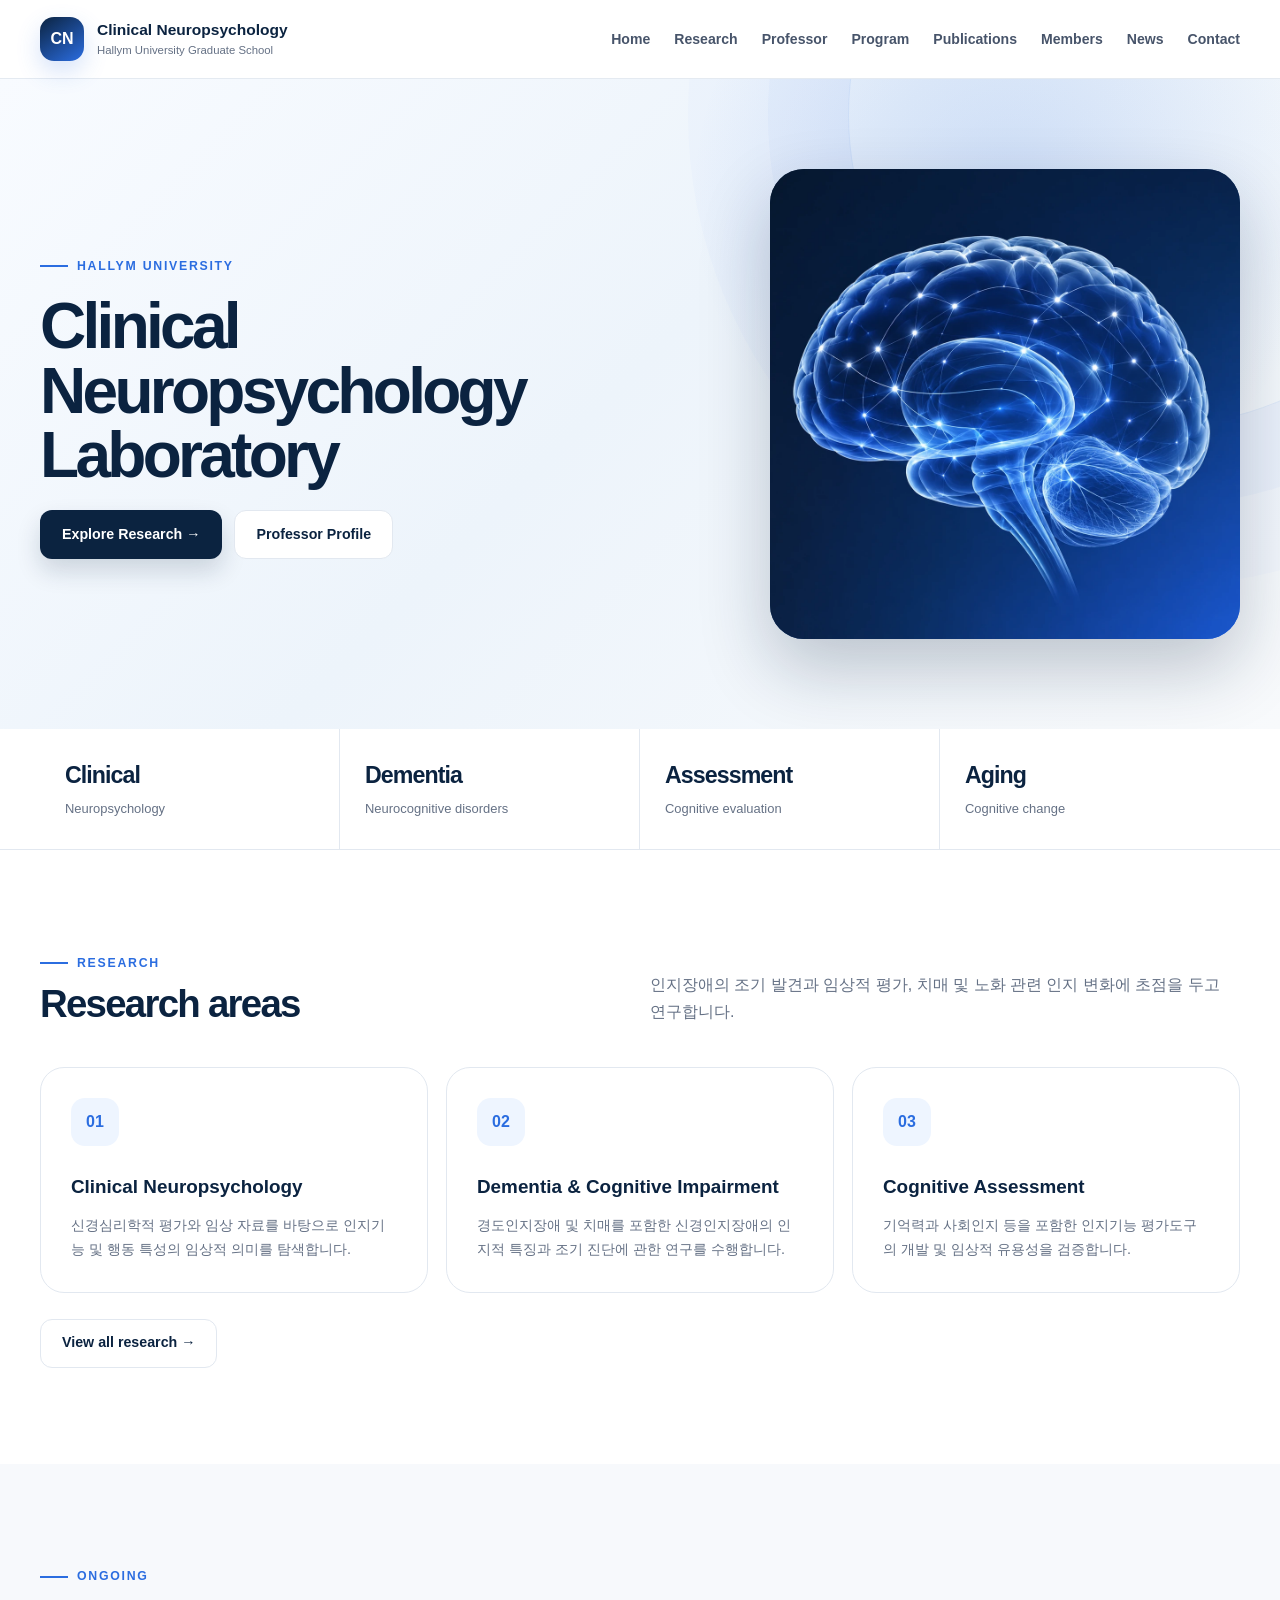
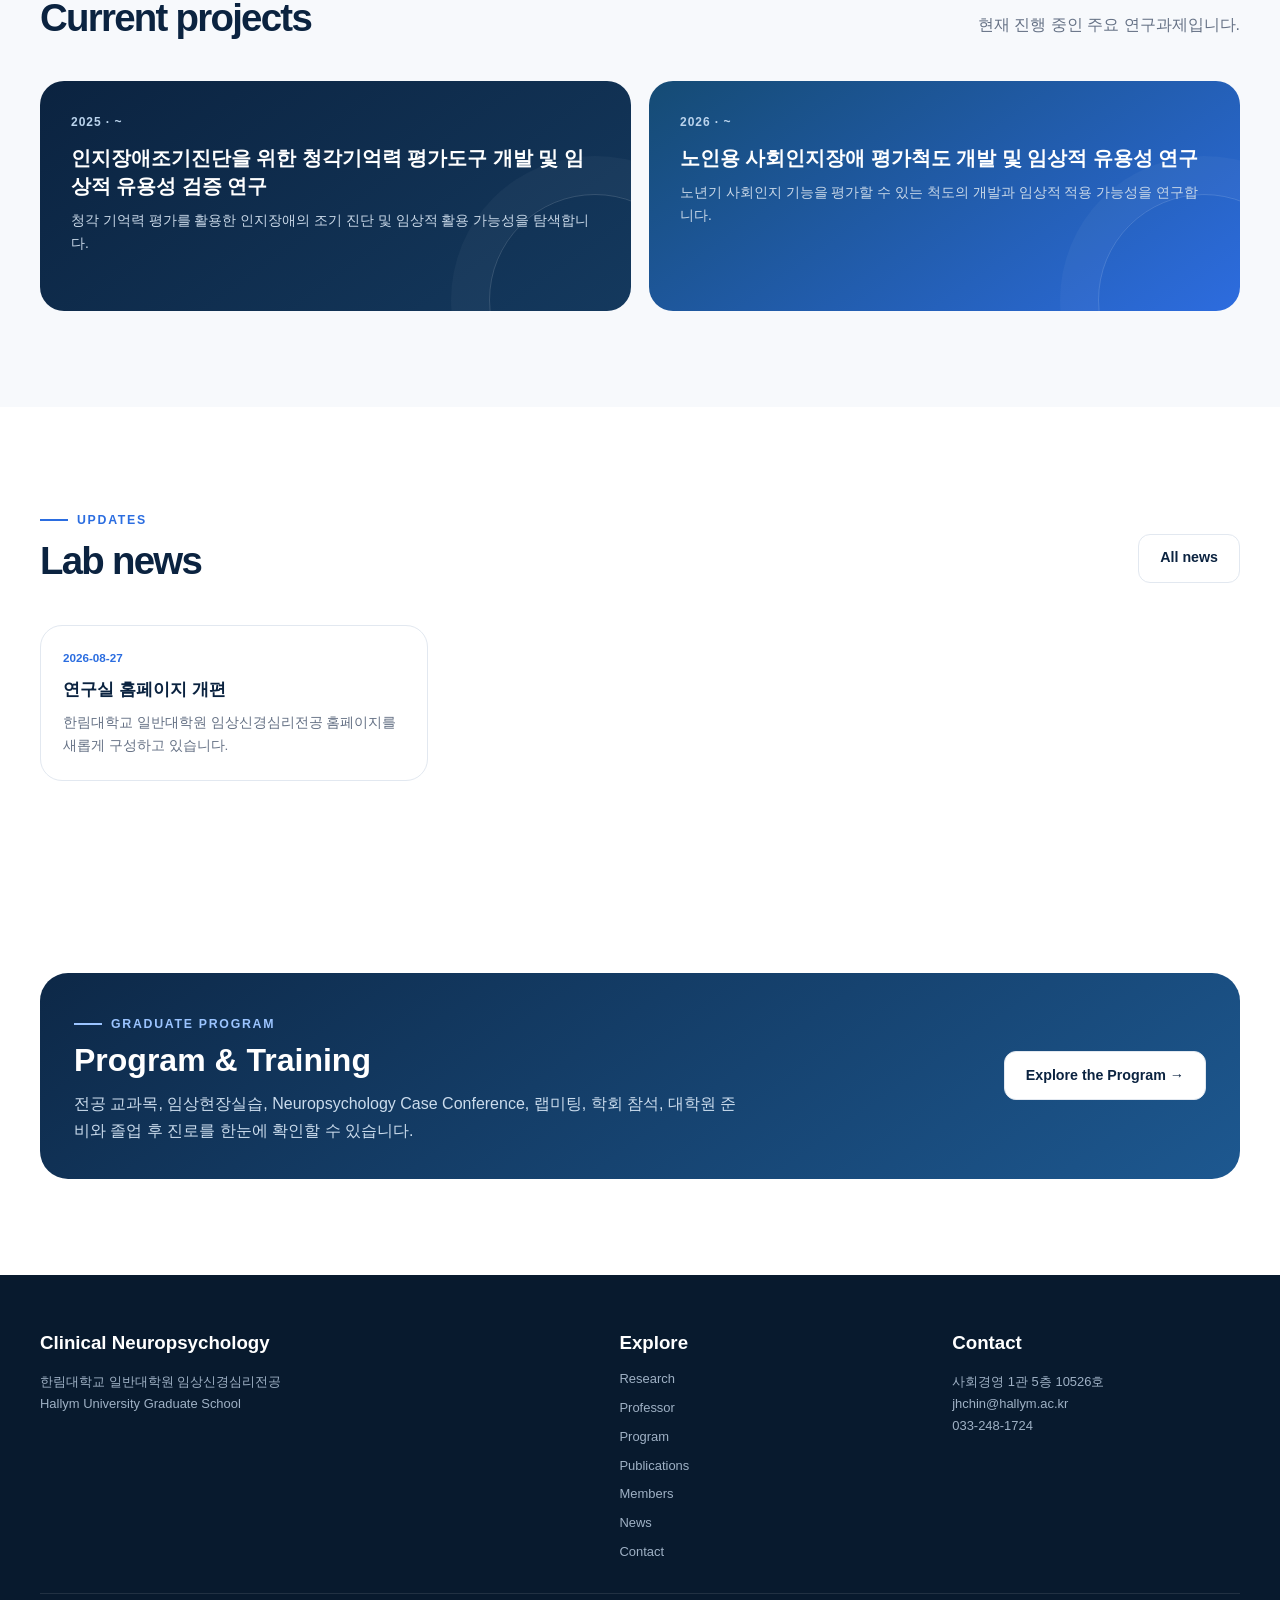
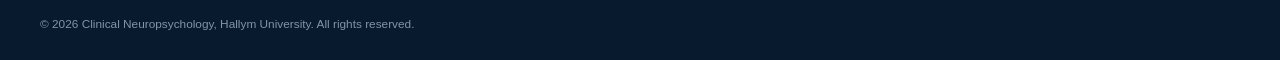
==== commit 34eb2b45: "Add files via upload" ====
--- a/index.html
+++ b/index.html
@@ -14,8 +14,8 @@
     <a class="brand" href="index.html">
       <div class="mark">CN</div>
       <div>
-        <strong data-site="lab_name_en">Clinical Neuropsychology</strong>
-        <span data-site="school_en">Hallym University Graduate School</span>
+        <strong data-site="lab_name_en"></strong>
+        <span data-site="school_en"></span>
       </div>
     </a>
     <button class="menu-btn" aria-label="메뉴 열기">☰</button>
@@ -25,9 +25,9 @@
       <li><a href="professor.html" data-nav="professor">Professor</a></li>
       <li><a href="program.html" data-nav="program">Program</a></li>
       <li><a href="publications.html" data-nav="publications">Publications</a></li>
-      <li><a href="people.html" data-nav="people">People</a></li>
+      <li><a href="people.html" data-nav="people">Members</a></li>
       <li><a href="news.html" data-nav="news">News</a></li>
-      <li><a href="resources.html" data-nav="resources">Resources</a></li>
+      
       <li><a href="contact.html" data-nav="contact">Contact</a></li>
     </ul>
   </div>
@@ -36,19 +36,22 @@
 <header class="hero">
   <div class="container hero-grid">
     <div>
-      <div class="eyebrow" data-site="hero_eyebrow">HALLYM UNIVERSITY · CLINICAL NEUROPSYCHOLOGY</div>
-      <h1 id="hero-title">Exploring <em>cognition</em>, behavior, and the aging brain.</h1>
-      <p class="lead" data-site="hero_description">한림대학교 일반대학원 임상신경심리전공은 임상신경심리학적 관점에서 인지기능, 치매 및 노화 관련 변화를 연구합니다.</p>
-      <p class="sublead" data-site="hero_keywords">Clinical Neuropsychology · Dementia · Cognitive Assessment · Aging</p>
+      <div class="eyebrow" data-site="hero_eyebrow"></div>
+      <h1 id="hero-title"></h1>
+      <p class="lead" data-site="hero_description"></p>
+      <p class="sublead" data-site="hero_keywords"></p>
       <div class="actions"><a class="btn primary" href="research.html">Explore Research →</a><a class="btn secondary" href="professor.html">Professor Profile</a></div>
     </div>
-    <div class="visual">
-<svg viewBox="0 0 560 450" fill="none" xmlns="http://www.w3.org/2000/svg" aria-hidden="true">
-<defs><linearGradient id="brainStroke" x1="90" y1="70" x2="470" y2="380" gradientUnits="userSpaceOnUse"><stop stop-color="#93C5FD"/><stop offset="1" stop-color="#FFFFFF" stop-opacity=".62"/></linearGradient></defs>
-<g stroke="url(#brainStroke)" stroke-width="2.1" opacity=".95">
-<path d="M266 89c-38-36-99-24-122 22-39-3-69 30-64 69-35 21-38 70-8 96-16 41 15 85 59 82 17 42 72 54 105 26 30 29 85 18 104-23 44 4 78-37 65-78 32-23 32-73 0-97 7-40-24-77-64-73-23-47-84-60-123-23-15-10-33-15-51-15-18 0-35 5-50 14"/>
-<path d="M267 92v276M211 110c38 18 55 51 49 94M142 161c42-9 78 7 100 43M105 244c49-13 93 4 119 40M147 338c37 1 69-17 87-48M332 114c-37 19-53 52-47 95M399 163c-42-9-79 8-100 44M428 244c-48-11-91 6-117 41M386 335c-36 1-68-16-86-46"/>
-</g></svg><div class="visual-label"><strong>CLINICAL NEUROPSYCHOLOGY</strong><span>HALLYM UNIVERSITY</span></div></div>
+    <div class="visual hero-brain-card">
+      <img
+        class="hero-brain-image"
+        src="assets/images/hero-brain.webp"
+        alt="신경망 연결을 시각화한 뇌 일러스트레이션"
+        width="1100"
+        height="1100"
+        decoding="async"
+        fetchpriority="high">
+    </div>
   </div>
 </header>
 <div class="stats-wrap"><div class="container stats"><div class="stat"><strong>Clinical</strong><span>Neuropsychology</span></div><div class="stat"><strong>Dementia</strong><span>Neurocognitive disorders</span></div><div class="stat"><strong>Assessment</strong><span>Cognitive evaluation</span></div><div class="stat"><strong>Aging</strong><span>Cognitive change</span></div></div></div>
@@ -75,9 +78,9 @@
   <div class="container">
     <div class="footer-grid">
       <div>
-        <h3 data-site="lab_name_en">Clinical Neuropsychology</h3>
-        <p><span data-site="lab_name_ko">한림대학교 일반대학원 임상신경심리전공</span><br>
-        <span data-site="school_en">Hallym University Graduate School</span></p>
+        <h3 data-site="lab_name_en"></h3>
+        <p><span data-site="lab_name_ko"></span><br>
+        <span data-site="school_en"></span></p>
       </div>
       <div>
         <h3>Explore</h3>
@@ -86,17 +89,17 @@
           <a href="professor.html">Professor</a>
           <a href="program.html">Program</a>
           <a href="publications.html">Publications</a>
-          <a href="people.html">People</a>
+          <a href="people.html">Members</a>
           <a href="news.html">News</a>
-          <a href="resources.html">Resources</a>
+          
           <a href="contact.html">Contact</a>
         </div>
       </div>
       <div>
         <h3>Contact</h3>
-        <p><span data-site="room">사회경영 1관 5층 10526호</span><br>
-        <a data-site-mail href="mailto:jhchin@hallym.ac.kr">jhchin@hallym.ac.kr</a><br>
-        <a data-site-phone href="tel:0332481724">033-248-1724</a></p>
+        <p><span data-site="room"></span><br>
+        <a data-site-mail href="mailto:jhchin@hallym.ac.kr"></a><br>
+        <a data-site-phone href="tel:0332481724"></a></p>
       </div>
     </div>
     <div class="copyright">© <span class="current-year">2026</span> Clinical Neuropsychology, Hallym University. All rights reserved.</div>
--- a/assets/css/style.css
+++ b/assets/css/style.css
@@ -105,930 +105,54 @@
   margin-top:16px;padding-top:15px;border-top:1px solid var(--line);
   color:#536176;font-size:.84rem;line-height:1.75;white-space:normal
 }
+
 /* =========================================================
-   Layout refinement v1
-   - Consistent horizontal alignment
-   - Equal card rhythm
-   - Cleaner section heading grid
-   - Better large-screen proportions
+   MEMBERS / RESOURCES / EXTERNAL MAP UPDATE
    ========================================================= */
 
-/* Global reading rhythm */
-body{
-  word-break:keep-all;
-  overflow-wrap:break-word;
-}
-.container{
-  width:min(1240px,calc(100% - 56px));
-}
-section{
-  padding:104px 0;
-}
-
-/* Navigation */
-.nav-inner{
-  min-height:82px;
-}
-.menu{
-  gap:22px;
-}
-.menu a{
-  display:flex;
-  align-items:center;
-  min-height:82px;
-  padding:0;
-}
-.menu a.active:after{
-  bottom:17px;
-}
-
-/* Home hero: stronger left/right alignment */
-.hero-grid{
-  min-height:640px;
-  grid-template-columns:minmax(0,1.04fr) minmax(390px,.86fr);
-  gap:76px;
-  padding:76px 0;
-}
-.hero-grid > div:first-child{
-  max-width:650px;
-}
-.hero h1{
-  max-width:640px;
-  margin:17px 0 24px;
-}
-.hero .lead{
-  max-width:610px;
-  line-height:1.8;
-}
-.sublead{
-  margin-top:2px;
-}
-.visual{
+.external-map-preview{
+  position:relative;
+  height:270px;
+  margin-top:22px;
+  overflow:hidden;
+  border:1px solid var(--line);
+  border-radius:18px;
+  background:#eef3f8;
+  box-shadow:0 10px 28px rgba(11,35,64,.07);
+  cursor:zoom-in;
+}
+.external-map-preview iframe{
   width:100%;
-  max-width:470px;
-  min-height:410px;
-  justify-self:end;
-}
-
-/* Four key areas under hero */
-.stats{
-  align-items:stretch;
-}
-.stat{
-  min-height:104px;
-  display:flex;
-  flex-direction:column;
-  justify-content:center;
-  padding:24px 28px;
-}
-.stat strong{
-  line-height:1.15;
-  margin-bottom:7px;
-}
-.stat span{
-  line-height:1.35;
-}
-
-/* Section titles and their explanatory text now share a fixed grid */
-.section-head{
-  display:grid;
-  grid-template-columns:minmax(0,1fr) minmax(320px,500px);
-  align-items:start;
-  column-gap:72px;
-  row-gap:14px;
-  margin-bottom:38px;
-}
-.section-head > div{
-  min-width:0;
-}
-.section-head h2{
-  margin-top:9px;
-}
-.section-head > p{
-  justify-self:end;
-  width:100%;
-  max-width:500px;
-  padding-top:27px;
-  line-height:1.8;
-}
-
-/* Cards: identical top/bottom rhythm */
-.grid3,
-.grid2{
-  align-items:stretch;
-}
-.grid3 > .card,
-.grid2 > .card{
   height:100%;
-  display:flex;
-  flex-direction:column;
-}
-.grid3 > .card{
-  min-height:242px;
-}
-.grid2 > .card{
-  min-height:225px;
-}
-.card{
-  padding:31px 30px 29px;
-}
-.card .icon{
-  flex:0 0 auto;
-  margin-bottom:22px;
-}
-.grid3 > .card h3{
-  min-height:2.75em;
-  display:flex;
-  align-items:flex-end;
-}
-.card h3{
-  line-height:1.35;
-  margin-bottom:10px;
-}
-.card p{
-  line-height:1.7;
-}
-
-/* Project cards */
-.grid2 > .project{
-  height:100%;
-}
-.project{
-  min-height:245px;
-  display:flex;
-  flex-direction:column;
-  justify-content:flex-start;
-  padding:32px 32px 30px;
-}
-.project h3{
-  margin-top:14px;
-  margin-bottom:12px;
-  line-height:1.5;
-}
-.project p{
-  margin-top:auto;
-  line-height:1.7;
-}
-
-/* Page hero */
-.page-hero{
-  padding:92px 0 76px;
-}
-.page-hero p{
-  line-height:1.8;
-}
-
-/* Professor page */
-.pi-grid{
-  grid-template-columns:minmax(320px,.72fr) minmax(0,1.28fr);
-  gap:64px;
-}
-.pi-info{
-  min-width:0;
-}
-.info-grid{
-  align-items:stretch;
-}
-.info-box{
-  height:100%;
-}
-
-/* Publications */
-.pub{
-  grid-template-columns:94px minmax(0,1fr) auto;
-  gap:24px;
-  padding:23px 0;
-}
-.pub-title{
-  line-height:1.55;
-}
-.pub-meta{
-  margin-top:6px;
-}
-
-/* People / news */
-.member-grid,
-.news-grid{
-  align-items:stretch;
-}
-.member,
-.news-card{
-  height:100%;
-}
-.member-body,
-.news-body{
-  padding:24px;
-}
-
-/* Program page */
-.program-intro{
-  align-items:stretch;
-  gap:24px;
-}
-.definition-box,
-.assessment-box{
-  height:100%;
-}
-.training-grid{
-  align-items:stretch;
-}
-.training-card{
-  height:100%;
-  display:flex;
-  flex-direction:column;
-}
-.training-card ul{
-  margin-top:auto;
-  padding-top:13px;
-}
-.conference-panel,
-.student-panel,
-.destination{
-  height:100%;
-}
-.curriculum-table th,
-.curriculum-table td{
-  vertical-align:middle;
-  line-height:1.55;
-}
-
-/* Research topics */
-.topic-card{
-  align-items:start;
-}
-.topic-card h3{
-  line-height:1.45;
-}
-
-/* Contact */
-.contact-grid{
-  align-items:stretch;
-}
-.contact-dark,
-.route{
-  height:100%;
-}
-
-/* Footer */
-.footer-grid{
-  align-items:start;
-}
-
-/* Large desktop: keep content substantial instead of looking tiny and scattered */
-@media(min-width:1500px){
-  .container{
-    width:min(1280px,calc(100% - 80px));
-  }
-  .hero-grid{
-    min-height:660px;
-    gap:88px;
-  }
-  .visual{
-    max-width:490px;
-  }
-}
-
-/* Tablet */
-@media(max-width:1000px){
-  .container{
-    width:min(100% - 40px,1240px);
-  }
-  .hero-grid{
-    grid-template-columns:1fr;
-    gap:42px;
-  }
-  .hero-grid > div:first-child{
-    max-width:760px;
-  }
-  .visual{
-    justify-self:start;
-    max-width:560px;
-  }
-  .section-head{
-    grid-template-columns:1fr;
-    row-gap:15px;
-  }
-  .section-head > p{
-    justify-self:start;
-    max-width:700px;
-    padding-top:0;
-  }
-  .pi-grid{
-    grid-template-columns:1fr;
-    gap:38px;
-  }
-}
-
-/* Mobile */
-@media(max-width:760px){
-  .container{
-    width:min(100% - 28px,1240px);
-  }
-  section{
-    padding:70px 0;
-  }
-  .nav-inner{
-    min-height:68px;
-  }
-  .menu a{
-    min-height:auto;
-  }
-  .hero-grid{
-    padding:55px 0;
-    gap:34px;
-  }
-  .hero h1{
-    font-size:2.65rem;
-  }
-  .visual{
-    min-height:320px;
-  }
-  .stat{
-    min-height:92px;
-    padding:19px 16px;
-  }
-  .section-head{
-    margin-bottom:30px;
-  }
-  .grid3 > .card h3{
-    min-height:0;
-    display:block;
-  }
-  .grid3 > .card,
-  .grid2 > .card,
-  .project{
-    min-height:0;
-  }
-  .pub{
-    grid-template-columns:64px minmax(0,1fr);
-    gap:14px;
-  }
-}
-/* =========================================================
-   Academic alignment refinement v2
-   Inspired by clean university/lab information hierarchy
-   ========================================================= */
-
-:root{
-  --content-max:1180px;
-  --section-y:88px;
-  --heading-gap:14px;
-  --block-gap:32px;
-}
-
-/* ---------- Global text rhythm ---------- */
-body{
-  line-height:1.72;
-  letter-spacing:-0.012em;
-}
-.container{
-  width:min(var(--content-max),calc(100% - 48px));
-}
-section{
-  padding:var(--section-y) 0;
-}
-p{
-  line-height:1.75;
-}
-
-/* ---------- Header / navigation ---------- */
-.nav-inner{
-  min-height:76px;
-}
-.brand{
-  flex:0 0 auto;
-}
-.brand strong{
-  line-height:1.25;
-}
-.brand span{
-  margin-top:1px;
-  line-height:1.35;
-}
-.menu{
-  gap:20px;
-}
-.menu a{
-  min-height:76px;
-  font-size:.86rem;
-  white-space:nowrap;
-}
-.menu a.active:after{
+  border:0;
+  display:block;
+  pointer-events:none;
+}
+.external-map-preview::after{
+  content:"";
+  position:absolute;
+  inset:0;
+  background:linear-gradient(to top,rgba(8,26,46,.10),transparent 42%);
+  pointer-events:none;
+}
+.map-open-button{
+  position:absolute;
+  right:14px;
   bottom:14px;
-}
-
-/* ---------- Hero ----------
-   Keep the text and visual on one stable baseline.
-*/
-.hero-grid{
-  min-height:590px;
-  grid-template-columns:minmax(0,1.08fr) minmax(360px,.82fr);
-  gap:68px;
-  padding:66px 0;
-}
-.hero-grid > div:first-child{
-  max-width:620px;
-}
-.hero .eyebrow{
-  margin-bottom:0;
-}
-.hero h1{
-  max-width:610px;
-  font-size:clamp(3rem,4.55vw,4.65rem);
-  line-height:1.04;
-  margin:16px 0 20px;
-}
-.hero .lead{
-  max-width:590px;
-  margin-bottom:8px;
-  line-height:1.72;
-}
-.sublead{
-  margin:0 0 26px;
-  line-height:1.55;
-}
-.actions{
-  margin-top:0;
-}
-.visual{
-  max-width:455px;
-  min-height:390px;
-  justify-self:end;
-  align-self:center;
-}
-
-/* ---------- Key areas ----------
-   Same text baseline and same amount of internal whitespace.
-*/
-.stat{
-  min-height:96px;
-  padding:22px 26px;
-  justify-content:center;
-}
-.stat strong{
-  font-size:1.3rem;
-  margin-bottom:5px;
-}
-.stat span{
-  line-height:1.35;
-}
-
-/* ---------- Section heading system ----------
-   IMPORTANT: title + description are one vertical block.
-   This removes the 'left title / right floating paragraph' feeling.
-*/
-.section-head{
-  display:block;
-  margin-bottom:34px;
-  max-width:760px;
-}
-.section-head > div{
-  width:100%;
-}
-.section-head .eyebrow{
-  margin-bottom:0;
-}
-.section-head h2{
-  margin:9px 0 0;
-  font-size:clamp(2rem,2.8vw,2.8rem);
-  line-height:1.13;
-  letter-spacing:-.04em;
-}
-.section-head > p{
-  width:auto;
-  max-width:680px;
-  padding-top:0;
-  margin:15px 0 0;
-  line-height:1.72;
-  color:#6a7688;
-}
-
-/* Right-side button can sit separately without disturbing text hierarchy */
-.section-head > a.btn{
-  margin-top:18px;
-}
-
-/* ---------- Card systems ---------- */
-.grid3,
-.grid2,
-.member-grid,
-.news-grid{
-  gap:20px;
-}
-.card{
-  padding:28px 28px 27px;
-}
-.grid3 > .card{
-  min-height:224px;
-}
-.grid2 > .card{
-  min-height:214px;
-}
-.card .icon{
-  margin-bottom:20px;
-}
-.grid3 > .card h3{
-  min-height:2.65em;
-  align-items:flex-start;
-}
-.card h3{
-  font-size:1.12rem;
-  line-height:1.4;
-  margin-bottom:9px;
-}
-.card p{
-  font-size:.88rem;
-  line-height:1.7;
-}
-
-/* ---------- Current projects ---------- */
-.project{
-  min-height:230px;
-  padding:29px 30px 27px;
-}
-.project .meta{
-  margin-bottom:10px;
-}
-.project h3{
-  margin:0 0 13px;
-  line-height:1.48;
-  font-size:1.14rem;
-}
-.project p{
-  margin-top:auto;
-  font-size:.84rem;
-  line-height:1.68;
-}
-
-/* ---------- Page hero ----------
-   Same vertical rhythm on Research / Program / Professor / etc.
-*/
-.page-hero{
-  padding:76px 0 62px;
-}
-.page-hero .container{
-  max-width:var(--content-max);
-}
-.page-hero h1{
-  margin:11px 0 13px;
-  font-size:clamp(2.55rem,4.4vw,4.25rem);
-}
-.page-hero p{
-  max-width:680px;
-  line-height:1.72;
-}
-
-/* ---------- Professor ---------- */
-.pi-grid{
-  grid-template-columns:minmax(300px,380px) minmax(0,1fr);
-  gap:58px;
-}
-.pi-photo{
-  max-width:380px;
-}
-.pi-info h2{
-  margin:10px 0 5px;
-}
-.en-name{
-  margin-bottom:13px;
-}
-.position{
-  margin-bottom:21px;
-}
-.info-grid{
-  gap:16px;
-}
-.info-box{
-  padding:20px 21px;
-}
-
-/* ---------- Publications ---------- */
-.toolbar{
-  margin-bottom:22px;
-}
-.pub{
-  grid-template-columns:86px minmax(0,1fr) auto;
-  padding:20px 0;
-}
-.pub-title{
-  line-height:1.5;
-}
-.pub-meta{
-  margin-top:5px;
-}
-
-/* ---------- Program page ---------- */
-.program-intro{
-  grid-template-columns:1fr 1fr;
-  gap:20px;
-}
-.definition-box,
-.assessment-box{
-  padding:29px;
-}
-.definition-box h2{
-  margin:9px 0 14px;
-  font-size:1.75rem;
-}
-.two-list{
-  gap:14px;
-  margin-top:18px;
-}
-.list-panel{
-  padding:16px;
-}
-.training-grid{
-  gap:18px;
-}
-.training-card{
-  padding:24px;
-}
-.conference-grid{
-  gap:18px;
-}
-.students-grid{
-  gap:20px;
-}
-.student-panel{
-  padding:25px;
-}
-.pathway{
-  gap:12px;
-}
-.path-step{
-  min-height:104px;
-  padding:18px 13px;
-}
-.destination-grid{
-  gap:12px;
-  margin-top:22px;
-}
-.destination{
-  padding:19px;
-}
-
-/* ---------- Research topic list ---------- */
-.topic-list{
-  gap:14px;
-}
-.topic-card{
-  padding:21px 22px;
-  gap:16px;
-}
-.topic-card h3{
-  margin-bottom:6px;
-}
-
-/* ---------- People / News ---------- */
-.member-body,
-.news-body{
-  padding:22px;
-}
-.member h3,
-.news-card h3{
-  line-height:1.4;
-}
-.news-card h3{
-  margin:7px 0 8px;
-}
-
-/* ---------- Contact ---------- */
-.contact-grid{
-  gap:22px;
-}
-.contact-dark,
-.route{
-  padding:31px;
-}
-
-/* ---------- Footer ---------- */
-footer{
-  padding-top:46px;
-}
-.footer-grid{
-  gap:40px;
-}
-.copyright{
-  margin-top:26px;
-}
-
-/* ---------- Large desktop ---------- */
-@media(min-width:1450px){
-  .container{
-    width:min(1220px,calc(100% - 72px));
-  }
-  .hero-grid{
-    min-height:610px;
-  }
-}
-
-/* ---------- Tablet ---------- */
-@media(max-width:1000px){
-  :root{
-    --section-y:76px;
-  }
-  .container{
-    width:min(100% - 40px,var(--content-max));
-  }
-  .hero-grid{
-    grid-template-columns:1fr;
-    min-height:auto;
-    gap:38px;
-    padding:58px 0 62px;
-  }
-  .hero-grid > div:first-child{
-    max-width:680px;
-  }
-  .visual{
-    justify-self:start;
-    max-width:500px;
-  }
-  .section-head{
-    max-width:720px;
-  }
-  .pi-grid{
-    grid-template-columns:1fr;
-    gap:34px;
-  }
-  .pi-photo{
-    max-width:360px;
-  }
-}
-
-/* ---------- Mobile ---------- */
-@media(max-width:760px){
-  :root{
-    --section-y:64px;
-  }
-  .container{
-    width:min(100% - 28px,var(--content-max));
-  }
-  .nav-inner{
-    min-height:66px;
-  }
-  .hero-grid{
-    padding:50px 0 54px;
-    gap:30px;
-  }
-  .hero h1{
-    font-size:2.52rem;
-    line-height:1.06;
-  }
-  .visual{
-    min-height:300px;
-  }
-  .section-head{
-    margin-bottom:27px;
-  }
-  .section-head h2{
-    font-size:2rem;
-  }
-  .section-head > p{
-    margin-top:12px;
-  }
-  .grid3,
-  .grid2,
-  .member-grid,
-  .news-grid{
-    gap:14px;
-  }
-  .card,
-  .project{
-    padding:23px;
-  }
-  .program-intro{
-    grid-template-columns:1fr;
-  }
-}
-/* =========================================================
-   FINAL CONSISTENCY PACK
-   ========================================================= */
-
-/* 1) Unified academic hierarchy: title -> description -> content */
-.section-head{
-  max-width:760px !important;
-  display:block !important;
-  margin-bottom:32px !important;
-}
-.section-head > p{
-  max-width:680px !important;
-  margin:13px 0 0 !important;
-  padding-top:0 !important;
-  justify-self:start !important;
-}
-
-/* Buttons that live inside section headings stay below text */
-.section-head > a.btn{
-  margin-top:18px;
-}
-
-/* 2) Tighter, more even vertical spacing across the site */
-section{
-  padding-top:84px;
-  padding-bottom:84px;
-}
-.hero + .stats-wrap{
-  margin-top:0;
-}
-.program-promo{
-  margin-top:0;
-}
-
-/* 3) Consistent equal-height card rhythm */
-.grid3,
-.grid2,
-.member-grid,
-.news-grid,
-.training-grid,
-.destination-grid{
-  align-items:stretch;
-}
-.card,
-.project,
-.member,
-.news-card,
-.training-card,
-.destination{
-  height:100%;
-}
-
-/* 4) Home: single news card should not look stranded */
-#home-news:has(.news-card:only-child){
-  grid-template-columns:minmax(280px,360px);
-}
-#home-news:has(.news-card:only-child) .news-card{
-  max-width:360px;
-}
-
-/* 5) Empty-state pages: center the message in the available width */
-.member-grid > .empty,
-.resource-list > .empty{
-  width:min(100%,760px);
-  margin:0 auto;
-}
-.member-grid > .empty{
-  grid-column:1 / -1;
-}
-
-/* 6) Footer is identical on every page and slightly denser */
-.footer-grid{
-  grid-template-columns:1.35fr .8fr .75fr;
-  gap:46px;
-}
-.footer-links{
-  grid-template-columns:1fr 1fr;
-  column-gap:24px;
-  row-gap:6px;
-}
-
-/* 7) Contact panel alignment */
-.contact-grid{
-  grid-template-columns:minmax(280px,.72fr) minmax(0,1.28fr);
-  align-items:stretch;
-}
-.contact-dark,
-.route{
-  height:100%;
-}
-
-/* 8) Interactive map preview */
-.map-interactive{
-  position:relative;
-  cursor:zoom-in;
-  isolation:isolate;
-}
-.map-interactive img{
-  transition:transform .28s ease,filter .28s ease;
-}
-.map-interactive:hover img{
-  transform:scale(1.025);
-  filter:brightness(.96);
-}
-.map-hover-label{
-  position:absolute;
-  right:12px;
-  bottom:12px;
-  padding:8px 11px;
-  border-radius:10px;
-  background:rgba(8,26,46,.88);
-  color:white;
-  font-size:.72rem;
+  z-index:2;
+  border:0;
+  border-radius:11px;
+  padding:10px 14px;
+  background:rgba(8,26,46,.92);
+  color:#fff;
+  font-size:.76rem;
   font-weight:800;
-  opacity:0;
-  transform:translateY(4px);
-  transition:.2s;
-  pointer-events:none;
-}
-.map-interactive:hover .map-hover-label,
-.map-interactive:focus .map-hover-label{
-  opacity:1;
-  transform:translateY(0);
-}
-
-/* 9) Full-screen map viewer */
-body.map-open{
-  overflow:hidden;
-}
+  cursor:pointer;
+  box-shadow:0 8px 20px rgba(8,26,46,.20);
+}
+.map-open-button:hover{background:#0b2340}
+
+body.map-open{overflow:hidden}
 .map-modal{
   position:fixed;
   inset:0;
@@ -1038,22 +162,20 @@
   justify-content:center;
   padding:28px;
 }
-.map-modal.open{
-  display:flex;
-}
+.map-modal.open{display:flex}
 .map-modal-backdrop{
   position:absolute;
   inset:0;
   background:rgba(3,14,27,.76);
   backdrop-filter:blur(6px);
 }
-.map-modal-panel{
+.external-map-panel{
   position:relative;
   z-index:1;
-  width:min(1180px,96vw);
-  height:min(760px,90vh);
+  width:min(1240px,96vw);
+  height:min(820px,92vh);
   display:grid;
-  grid-template-rows:auto minmax(0,1fr) auto;
+  grid-template-rows:auto minmax(0,1fr);
   background:#fff;
   border-radius:22px;
   overflow:hidden;
@@ -1079,85 +201,96 @@
   color:var(--muted);
   font-size:.76rem;
 }
-.map-stage{
-  position:relative;
-  overflow:hidden;
-  background:#edf2f7;
-  display:flex;
-  align-items:center;
-  justify-content:center;
-}
-.map-stage img{
-  max-width:100%;
-  max-height:100%;
-  width:auto;
-  height:auto;
-  user-select:none;
-  touch-action:none;
-  transform-origin:center center;
-  cursor:grab;
-  transition:transform .08s linear;
-}
-.map-stage img.dragging{
-  cursor:grabbing;
-  transition:none;
-}
-.map-controls{
-  display:flex;
-  align-items:center;
-  justify-content:center;
-  gap:8px;
-  padding:12px;
-  border-top:1px solid var(--line);
-  background:#fff;
-}
-.map-control{
-  min-width:42px;
+.map-control.close{
+  flex:0 0 42px;
+  width:42px;
   height:40px;
-  padding:0 12px;
   border:1px solid var(--line);
   border-radius:10px;
   background:#fff;
   color:var(--navy);
-  font-weight:850;
+  font-size:1.35rem;
+  font-weight:800;
   cursor:pointer;
 }
-.map-control:hover{
-  border-color:#a8c5ed;
-  background:var(--sky);
-}
-.map-control.reset{
-  min-width:72px;
-  font-size:.78rem;
-}
-.map-control.close{
-  flex:0 0 42px;
-  font-size:1.35rem;
-}
-
-/* 10) Smaller screens */
-@media(max-width:1000px){
-  .footer-links{
-    grid-template-columns:1fr;
-  }
-  .contact-grid{
-    grid-template-columns:1fr;
-  }
-}
+.external-map-large{
+  min-height:0;
+  background:#edf2f7;
+}
+.external-map-large iframe{
+  width:100%;
+  height:100%;
+  border:0;
+  display:block;
+}
+
 @media(max-width:760px){
-  section{
-    padding-top:64px;
-    padding-bottom:64px;
-  }
-  .map-modal{
-    padding:12px;
-  }
-  .map-modal-panel{
+  .external-map-preview{height:230px}
+  .map-modal{padding:12px}
+  .external-map-panel{
     width:100%;
-    height:88vh;
+    height:90vh;
     border-radius:17px;
   }
-  .map-modal-header span{
-    display:none;
+  .map-modal-header span{display:none}
+}
+
+[hidden]{display:none !important;}
+/* =========================================================
+   HERO BRAIN IMAGE UPDATE
+   Final original AI-generated neuroscience visual
+   ========================================================= */
+
+.hero-brain-card{
+  position:relative;
+  min-height:420px;
+  aspect-ratio:1 / 1;
+  width:min(100%,470px);
+  justify-self:end;
+  overflow:hidden;
+  border-radius:34px;
+  background:linear-gradient(145deg,#071d3b,#123c74 58%,#2768df);
+  box-shadow:
+    0 30px 70px rgba(11,35,64,.24),
+    0 1px 0 rgba(255,255,255,.15) inset;
+}
+
+.hero-brain-image{
+  position:absolute;
+  inset:0;
+  width:100%;
+  height:100%;
+  display:block;
+  object-fit:cover;
+  object-position:center;
+  transform:scale(1.035);
+  transition:transform .45s ease, filter .45s ease;
+}
+
+.hero-brain-card:hover .hero-brain-image{
+  transform:scale(1.065);
+  filter:brightness(1.025);
+}
+
+/* Retire the old SVG/label treatment on the home hero. */
+.hero-brain-card svg,
+.hero-brain-card .visual-label{
+  display:none !important;
+}
+
+@media(max-width:1000px){
+  .hero-brain-card{
+    justify-self:start;
+    width:min(100%,500px);
+    min-height:0;
   }
 }
+
+@media(max-width:760px){
+  .hero-brain-card{
+    width:100%;
+    max-width:460px;
+    min-height:0;
+    border-radius:26px;
+  }
+}
